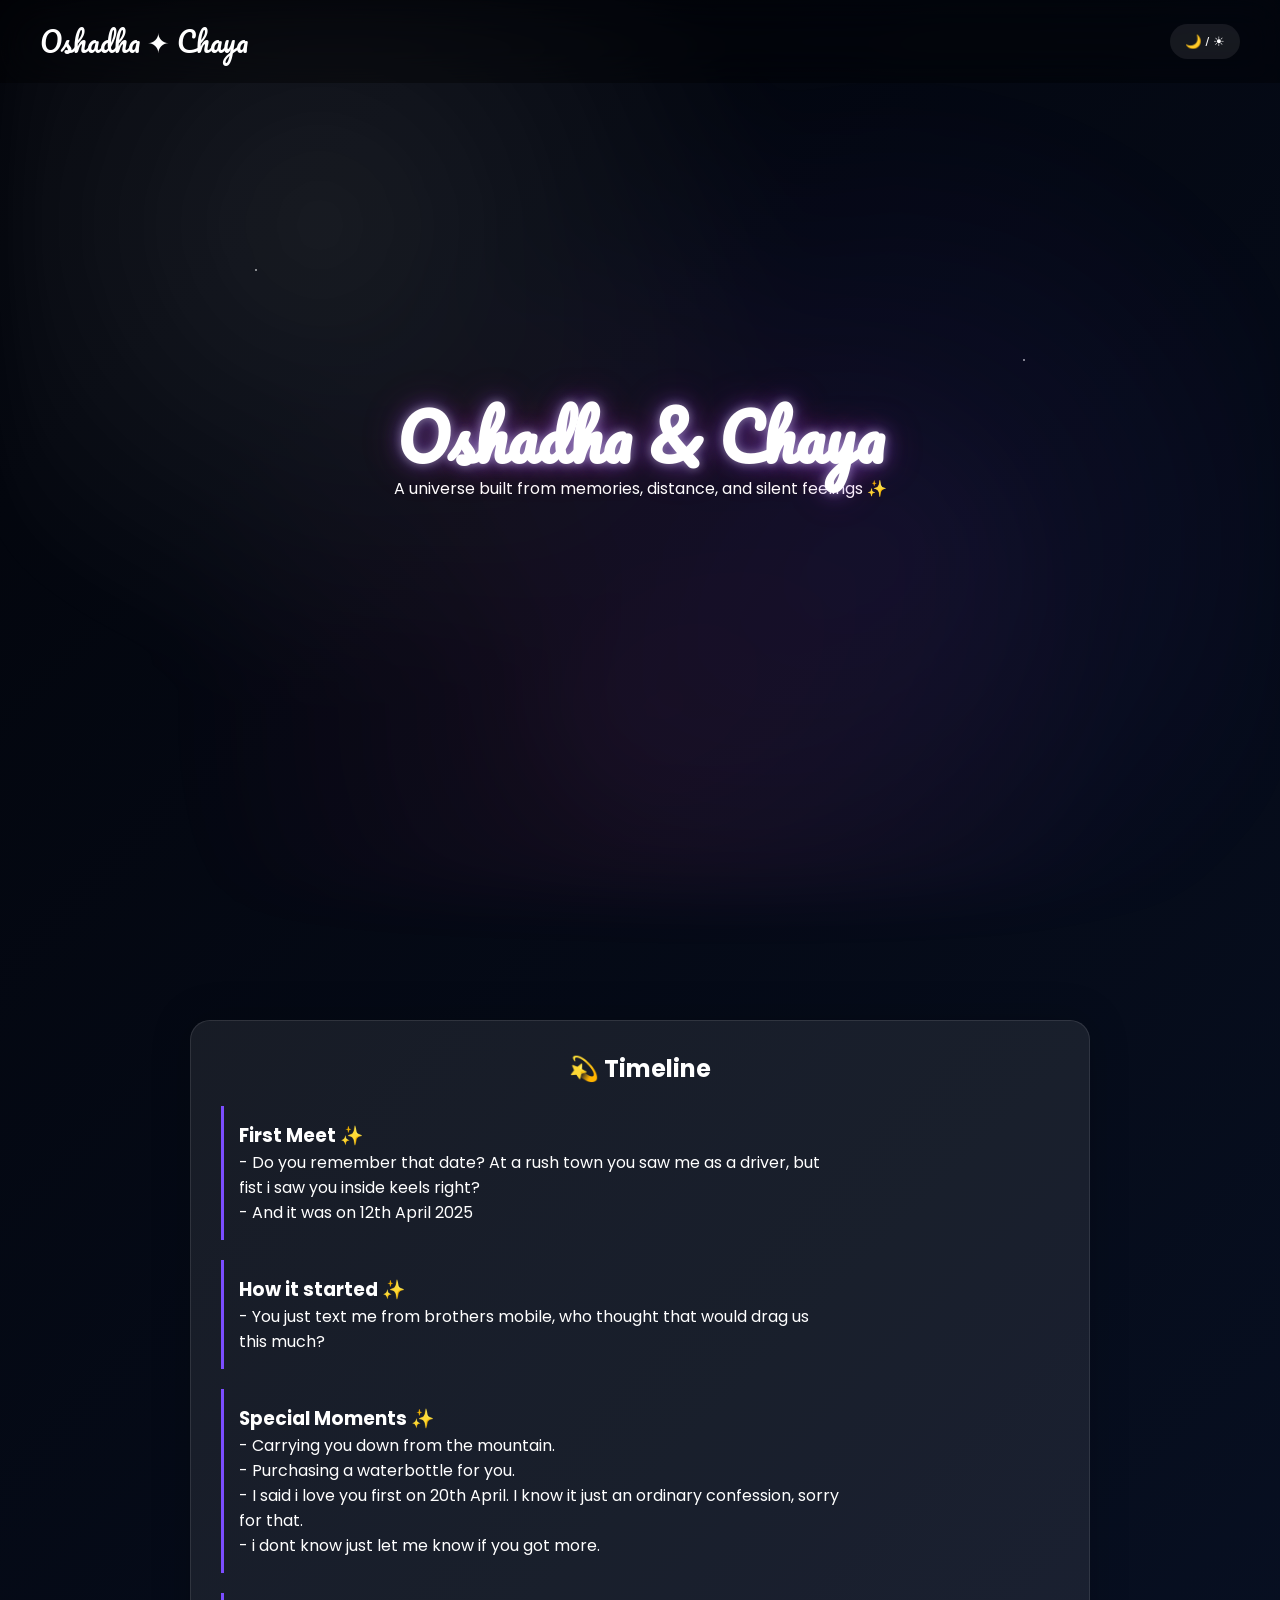
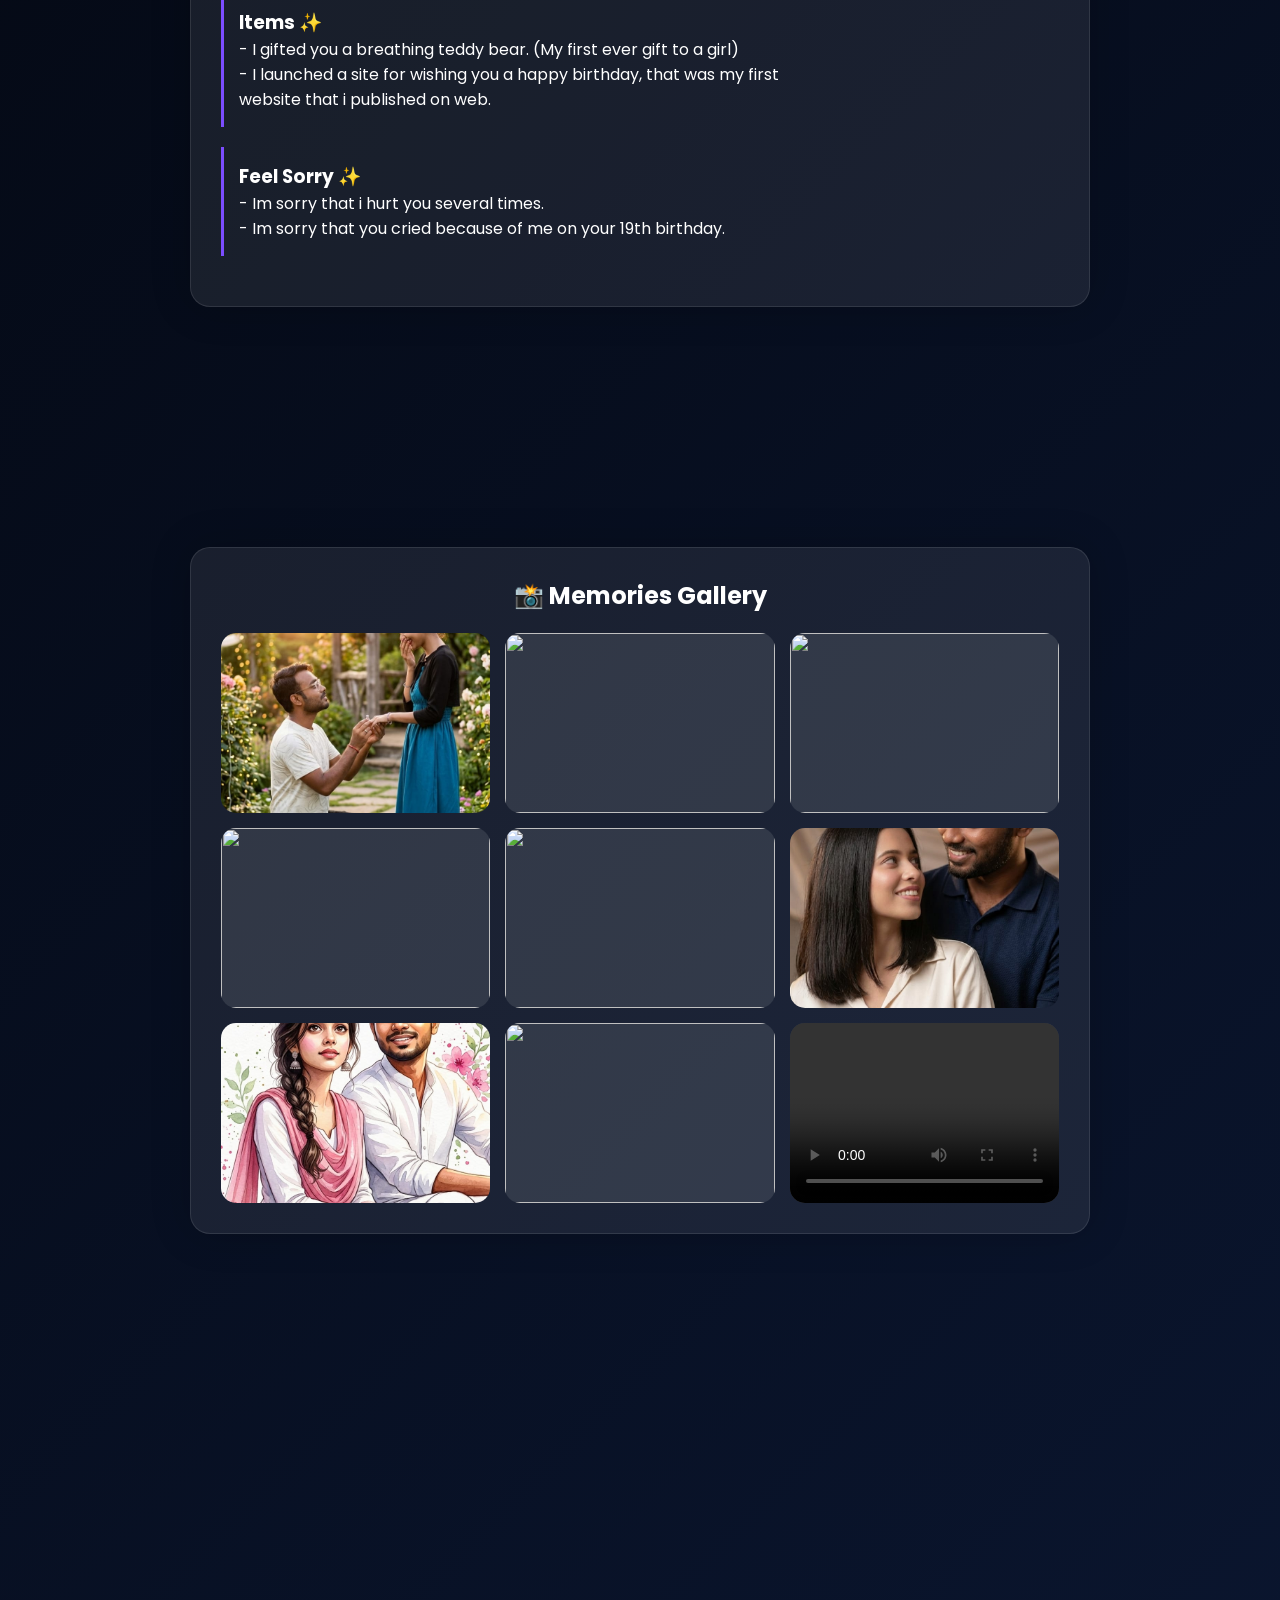
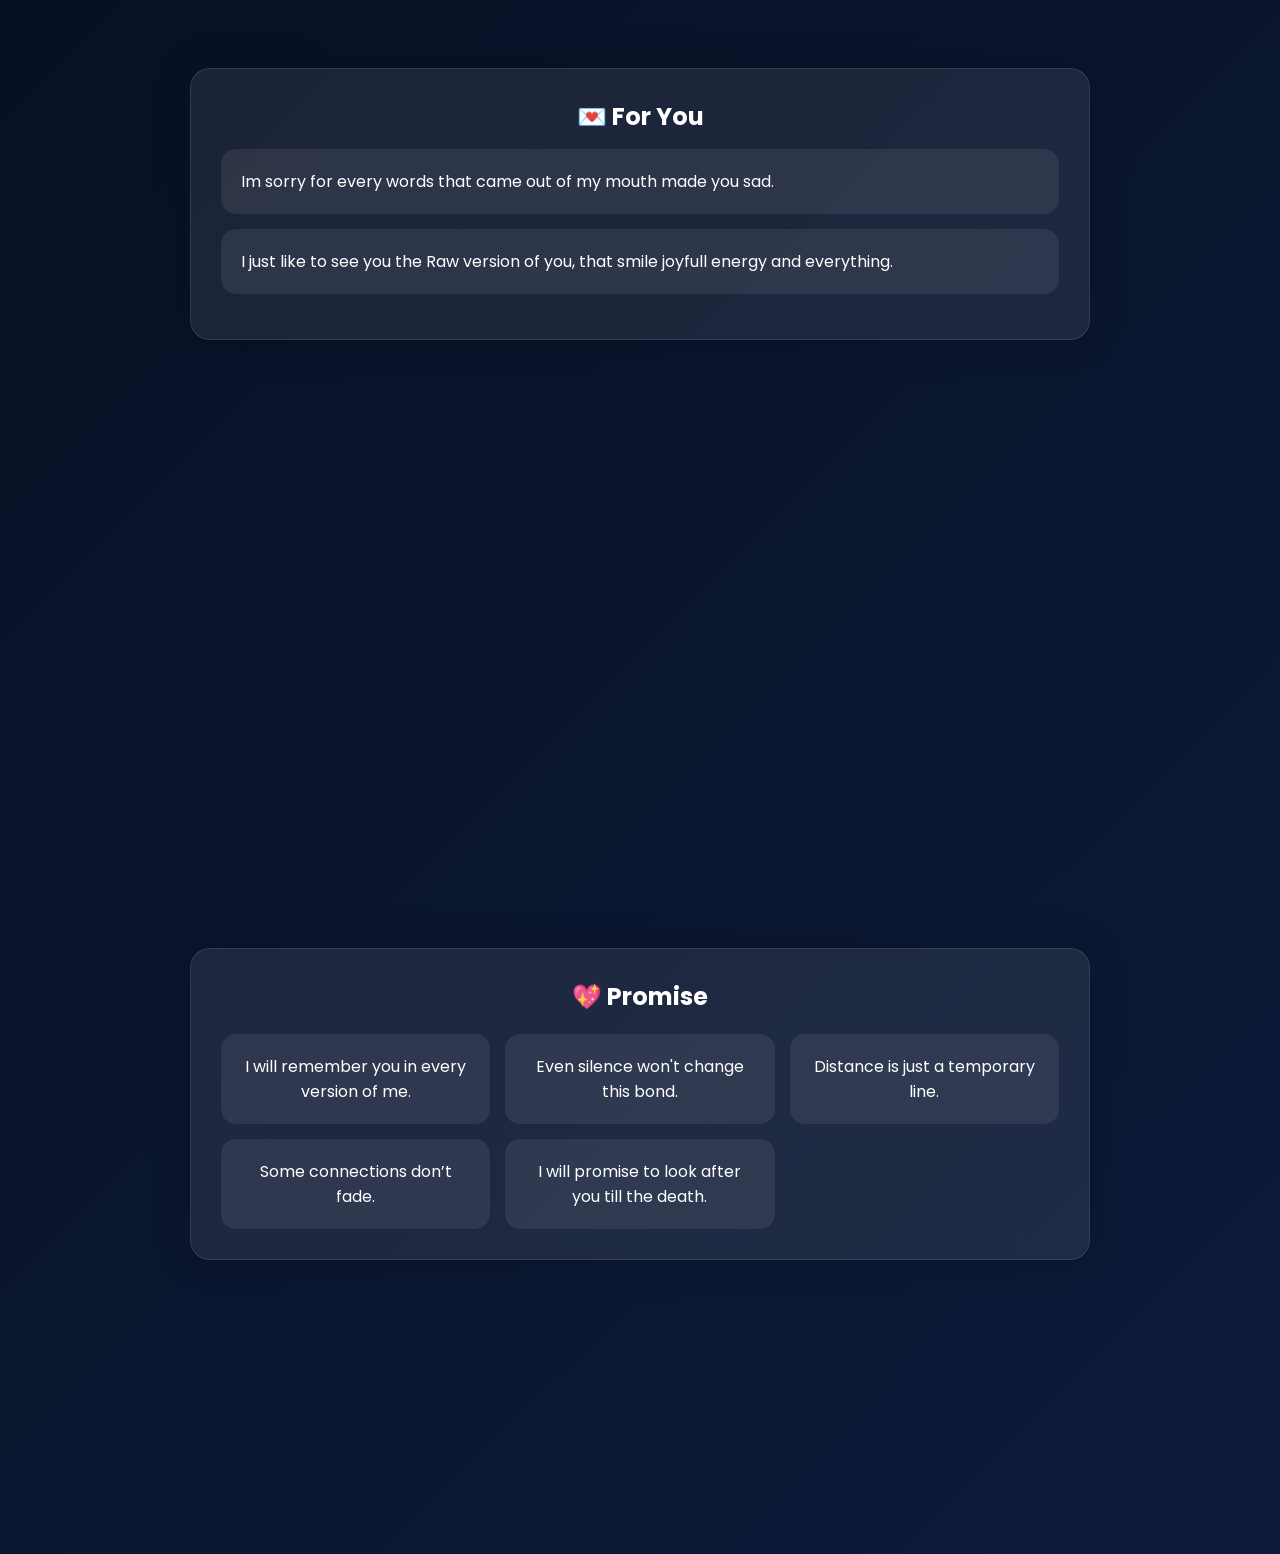
==== index.html @ f579a30d "Update index.html" ====
<!DOCTYPE html>
<html lang="en">
<head>
<meta charset="UTF-8" />
<meta name="viewport" content="width=device-width, initial-scale=1.0"/>
<title>Oshadha ✦ Chaya Universe</title>

<link href="https://fonts.googleapis.com/css2?family=Poppins:wght@300;400;500;600&family=Pacifico&display=swap" rel="stylesheet">
<link rel="stylesheet" href="style.css">

</head>

<body>

<div id="sparkles"></div>

<nav>
    <div class="logo">Oshadha ✦ Chaya</div>
    <button class="toggle" onclick="toggleTheme()">🌙 / ☀</button>
</nav>

<!-- HERO -->
<section>
    <div class="hero">
        <h1>Oshadha & Chaya</h1>
        <p>A universe built from memories, distance, and silent feelings ✨</p>
    </div>
</section>

<!-- TIMELINE -->
<section class="reveal">
    <div class="glass">
        <h2>💫 Timeline</h2>

        <div class="timeline-item">
            <div>
                <h3>First Meet ✨</h3>
                <p> - Do you remember that date? At a rush town you saw me as a driver, but fist i saw you inside keels right?</p>
                <p> - And it was on 12th April 2025</p>
            </div>
        </div>

        <div class="timeline-item">
            <div>
                <h3>How it started ✨</h3>
                <p> - You just text me from brothers mobile, who thought that would drag us this much?</p>
            </div>
        </div>

        <div class="timeline-item">
            <div>
                <h3>Special Moments ✨</h3>
                <p> - Carrying you down from the mountain.</p>
                <p> - Purchasing a waterbottle for you.</p>
                <p> - I said i love you first on 20th April. I know it just an ordinary confession, sorry for that.</p>
                <p> - i dont know just let me know if you got more.</p>

            </div>
        </div>

        <div class="timeline-item">
            <div>
                <h3>Items ✨</h3>
                <p> - I gifted you a breathing teddy bear. (My first ever gift to a girl)</p>
                <p> - I launched a site for wishing you a happy birthday, that was my first website that i published on web.</p>

            </div>
        </div>

        <div class="timeline-item">
            <div>
                <h3>Feel Sorry ✨</h3>
                <p> - Im sorry that i hurt you several times.</p>
                <p> - Im sorry that you cried because of me on your 19th birthday.</p>

            </div>
        </div>

    </div>
</section>

<!-- GALLERY -->
<section class="reveal">
    <div class="glass">
        <h2>📸 Memories Gallery</h2>

        <div class="gallery">

            <!-- IMAGE SLOT -->
            <div class="media">
                <img src="img1.jpg">
            </div>

            <div class="media">
                <img src="img2.jpg">
            </div>

            <div class="media">
                <img src="img3.jpg">
            </div>

            <div class="media">
                <img src="img4.jpg">
            </div>

            <div class="media">
                <img src="img5.jpg">
            </div>

            <div class="media">
                <img src="img6.jpg">
            </div>

            <div class="media">
                <img src="img7.jpg">
            </div>

            <div class="media">
                <img src="img8.jpg">
            </div>

            <!-- VIDEO SLOT -->
            <div class="media">
                <video controls>
                    <source src="vid1.mp4">
                </video>
            </div>

        </div>
    </div>
</section>

<!-- LETTERS -->
<section class="reveal">
    <div class="glass">
        <h2>💌 For You</h2>

        <div class="letter-card">
            Im sorry for every words that came out of my mouth made you sad.
        </div>

        <div class="letter-card">
            I just like to see you the Raw version of you, that smile joyfull energy and everything.
        </div>

    </div>
</section>

<!-- PROMISE -->
<section class="reveal">
    <div class="glass">
        <h2>💖 Promise </h2>

        <div class="promise-box">

            <div class="promise">I will remember you in every version of me.</div>

            <div class="promise">Even silence won't change this bond.</div>

            <div class="promise">Distance is just a temporary line.</div>

            <div class="promise">Some connections don’t fade.</div>

            <div class="promise">I will promise to look after you till the death.</div>

        </div>

    </div>
</section>

<script>

/* THEME TOGGLE */
function toggleTheme(){
    const body = document.body;

    if(body.classList.contains("light")){
        body.classList.remove("light");
        body.classList.add("dark");
    }else{
        body.classList.remove("dark");
        body.classList.add("light");
    }
}

document.body.classList.add("dark");

const container = document.getElementById("sparkles");

function createSparkle(){
    const s = document.createElement("div");
    s.classList.add("sparkle");

    // random position
    s.style.left = Math.random() * 100 + "vw";
    s.style.top = Math.random() * 100 + "vh";

    // random size
    const size = Math.random() * 3 + 2;
    s.style.width = size + "px";
    s.style.height = size + "px";

    // random duration
    const duration = Math.random() * 3 + 2;
    s.style.animationDuration = duration + "s";

    container.appendChild(s);

    setTimeout(() => {
        s.remove();
    }, duration * 1000);
}

const reveals = document.querySelectorAll(".reveal");

function revealSections(){

    reveals.forEach(section => {

        const windowHeight = window.innerHeight;
        const revealTop = section.getBoundingClientRect().top;

        if(revealTop < windowHeight - 100){
            section.classList.add("active");
        }

    });

}

window.addEventListener("scroll", revealSections);

revealSections();

// continuous sparkles
setInterval(createSparkle, 120);

</script>

</body>
</html>
---- style.css ----
html{
    scroll-behavior:smooth;
}

*{
    margin:0;
    padding:0;
    box-sizing:border-box;
}

/* 🌙 DARK THEME DEFAULT */
:root{
    --bg1:#05060f;
    --bg2:#0b0f2a;
    --bg3:#1a0b2e;
    --bg4:#0d1b3a;
    --bg5:#02040a;

    --card:rgba(255,255,255,0.08);
    --text:#ffffff;

    --glow:#7c4dff;
}

/* ☀ LIGHT THEME */
body.light{
    --bg1:#ffffff;
    --bg2:#ffe6f2;
    --bg3:#dbe7ff;
    --bg4:#fff7d6;
    --bg5:#e8fff1;

    --card:rgba(0,0,0,0.08);
    --text:#111;

    --glow:#ff4da6;
}

/* 🌌 BODY + GALAXY BACKGROUND */
body{
    font-family:'Poppins',sans-serif;
    color:var(--text);
    overflow-x:hidden;

    min-height:100vh;
    position:relative;
    isolation:isolate;

    transition: all 0.8s ease;

    background: linear-gradient(-45deg,
        var(--bg1),
        var(--bg2),
        var(--bg3),
        var(--bg4),
        var(--bg5)
    );
    background-size: 400% 400%;
    animation: gradientMove 18s ease infinite;
}

/* ✨ MOVING STAR LAYERS */
body::before,
body::after{
    content:"";
    position:fixed;
    inset:0;
    pointer-events:none;
    z-index:0;
}

/* small stars */
body::before{
    background:
        radial-gradient(2px 2px at 20% 30%, white 40%, transparent 41%),
        radial-gradient(1px 1px at 40% 70%, white 40%, transparent 41%),
        radial-gradient(1px 1px at 60% 20%, white 40%, transparent 41%),
        radial-gradient(2px 2px at 80% 40%, white 40%, transparent 41%),
        radial-gradient(1px 1px at 10% 80%, white 40%, transparent 41%);

    opacity:0.5;
    animation: starsMove 60s linear infinite;
}

/* glowing stars layer */
body::after{
    background:
        radial-gradient(circle at 25% 25%, rgba(255,255,255,0.15), transparent 40%),
        radial-gradient(circle at 70% 60%, rgba(124,77,255,0.15), transparent 45%),
        radial-gradient(circle at 50% 80%, rgba(255,77,166,0.12), transparent 50%);

    filter: blur(30px);
    opacity:0.6;
    animation: glowDrift 25s ease-in-out infinite;
}

/* 🌠 ANIMATIONS */
@keyframes gradientMove{
    0%{background-position:0% 50%;}
    50%{background-position:100% 50%;}
    100%{background-position:0% 50%;}
}

@keyframes starsMove{
    from{transform:translateY(0);}
    to{transform:translateY(-100px);}
}

@keyframes glowDrift{
    0%{transform:translateY(0) scale(1);}
    50%{transform:translateY(-40px) scale(1.1);}
    100%{transform:translateY(20px) scale(1);}
}

/* 🧭 NAV (FIXED ALWAYS ON TOP) */
nav{
    position:fixed;
    top:0;
    left:0;
    width:100%;

    padding:18px 40px;
    display:flex;
    justify-content:space-between;
    align-items:center;

    backdrop-filter:blur(20px);
    background:rgba(0,0,0,0.35);

    z-index:9999;
}

/* HERO */
.hero{
    position:relative;
    z-index:2;
}

.hero h1{
    font-size:clamp(2.2rem, 8vw, 5rem);

    font-family:'Pacifico',cursive;
    line-height:1.2;

    animation:
        floatTitle 5s ease-in-out infinite,
        glowTitle 4s ease-in-out infinite alternate;

    text-shadow:
        0 0 10px rgba(255,255,255,0.4),
        0 0 20px rgba(124,77,255,0.5),
        0 0 40px rgba(255,77,166,0.3);
}

/* floating effect */
@keyframes floatTitle{
    0%{
        transform:translateY(0px);
    }
    50%{
        transform:translateY(-12vh);
    }
    100%{
        transform:translateY(0px);
    }
}

/* glowing effect */
@keyframes glowTitle{
    from{
        text-shadow:
        0 0 10px rgba(255,255,255,0.4),
        0 0 20px rgba(124,77,255,0.5);
    }

    to{
        text-shadow:
        0 0 20px rgba(255,255,255,0.8),
        0 0 40px rgba(255,77,166,0.8),
        0 0 70px rgba(124,77,255,0.7);
    }
}

.logo{
    font-family:'Pacifico',cursive;
    font-size:1.7rem;
}

/* 🌗 BUTTON */
.toggle{
    padding:10px 15px;
    border-radius:20px;
    border:none;
    cursor:pointer;

    background:var(--card);
    color:var(--text);

    transition:0.3s;
}

.toggle:hover{
    transform:scale(1.05);
    box-shadow:0 0 20px var(--glow);
}

/* 📦 SECTIONS */
section{
    min-height:100vh;
    display:flex;
    flex-direction:column;
    justify-content:center;
    align-items:center;

    padding:120px 20px;
    text-align:center;

    position:relative;
    z-index:2;
}

/* 🪟 GLASS CARDS */
.glass{
    background:var(--card);
    backdrop-filter:blur(25px);

    border:1px solid rgba(255,255,255,0.1);
    border-radius:20px;

    padding:30px;
    width:90%;
    max-width:900px;

    box-shadow:0 0 40px rgba(0,0,0,0.2);
}

/* 💖 HERO */
.hero h1{
    font-size:4rem;
    font-family:'Pacifico';
}

/* 📍 TIMELINE */
.timeline-item{
    display:flex;
    justify-content:space-between;
    text-align:left;

    margin:20px 0;
    padding:15px;

    border-left:3px solid var(--glow);
}

.timeline-item div{
    max-width:600px;
}

/* 🖼 GALLERY */
.gallery{
    display:grid;
    grid-template-columns:repeat(auto-fit,minmax(220px,1fr));
    gap:15px;
    margin-top:20px;
}

.media{
    height:180px;
    border-radius:15px;

    background:rgba(255,255,255,0.1);
    overflow:hidden;

    display:flex;
    align-items:center;
    justify-content:center;
}

.media img,
.media video{
    width:100%;
    height:100%;
    object-fit:cover;
}

/* 💌 LETTERS */
.letter-card{
    margin:15px 0;
    padding:20px;

    border-radius:15px;
    background:rgba(255,255,255,0.08);

    text-align:left;
}

/* 💖 PROMISE */
.promise-box{
    display:grid;
    grid-template-columns:repeat(auto-fit,minmax(200px,1fr));
    gap:15px;
    margin-top:20px;
}

.promise{
    padding:20px;
    border-radius:15px;
    background:rgba(255,255,255,0.08);
    transition:0.3s;
}

.promise:hover{
    transform:scale(1.05);
    box-shadow:0 0 25px var(--glow);
}

#sparkles{
    position:fixed;
    inset:0;
    pointer-events:none;
    z-index:1;
    overflow:hidden;
}

/* single sparkle */
.sparkle{
    position:absolute;
    width:4px;
    height:4px;
    border-radius:50%;

    background:white;
    opacity:0.8;

    box-shadow:0 0 10px rgba(255,255,255,0.8);

    animation: sparkleMove linear forwards;
}

@keyframes sparkleMove{
    0%{
        transform:translateY(0) scale(0);
        opacity:0;
    }
    20%{
        opacity:1;
    }
    100%{
        transform:translateY(-120px) scale(1.5);
        opacity:0;
    }
}

/* =========================================
   📱 TABLETS
========================================= */
@media (max-width: 992px){

    nav{
        padding:16px 25px;
    }

    .hero h1{
        font-size:3.2rem;
    }

    .glass{
        width:95%;
        padding:25px;
    }

    .timeline-item{
        flex-direction:column;
        gap:10px;
    }
}


/* =========================================
   📱 MOBILE DEVICES
========================================= */
@media (max-width: 768px){

    /* NAV */
    nav{
        padding:14px 18px;
    }

    .logo{
        font-size:1.3rem;
    }

    .toggle{
        padding:8px 12px;
        font-size:0.9rem;
    }

    /* HERO */
    .hero h1{
        font-size:2.3rem;
        line-height:1.3;
    }

    .hero p{
        font-size:0.95rem;
        line-height:1.7;
    }

    /* GLASS CARDS */
    .glass{
        width:100%;
        padding:22px;
        border-radius:18px;
    }

    /* SECTIONS */
    section{
        padding:100px 15px;
    }

    /* TIMELINE */
    .timeline-item{
        flex-direction:column;
        gap:10px;
        padding:12px;
    }

    .timeline-item h3{
        font-size:1rem;
    }

    .timeline-item p{
        font-size:0.9rem;
    }

    /* GALLERY */
    .gallery{
        grid-template-columns:1fr;
    }

    .media{
        height:220px;
    }

    /* LETTERS */
    .letter-card{
        font-size:0.92rem;
        padding:18px;
    }

    /* PROMISE */
    .promise-box{
        grid-template-columns:1fr;
    }

    .promise{
        font-size:0.92rem;
    }
}


/* =========================================
   📱 SMALL PHONES
========================================= */
@media (max-width: 480px){

    .hero h1{
        font-size:1.9rem;
    }

    .hero p{
        font-size:0.88rem;
    }

    nav{
        padding:12px 14px;
    }

    .logo{
        font-size:1.1rem;
    }

    .glass{
        padding:18px;
    }

    .media{
        height:190px;
    }
}


.reveal{
    opacity:0;

    transform:
        translateY(clamp(30px, 8vw, 80px))
        scale(0.97);

    transition:
        opacity 1s ease,
        transform 1s ease;
}

.reveal.active{
    opacity:1;
    transform:translateY(0) scale(1);
}

@media (max-width:768px){

    /* reduce blur for performance */
    .glass{
        backdrop-filter:blur(14px);
    }

    /* lighter shadows */
    .hero h1{
        text-shadow:
            0 0 8px rgba(255,255,255,0.3),
            0 0 18px rgba(124,77,255,0.4);
    }

    /* faster animations on phones */
    body{
        animation-duration:12s;
    }

    /* reduce floating distance */
    @keyframes floatTitle{
        0%{transform:translateY(0);}
        50%{transform:translateY(-8px);}
        100%{transform:translateY(0);}
    }
}

.hero h1,
.glass,
.sparkle,
.reveal{
    will-change:transform, opacity;
}
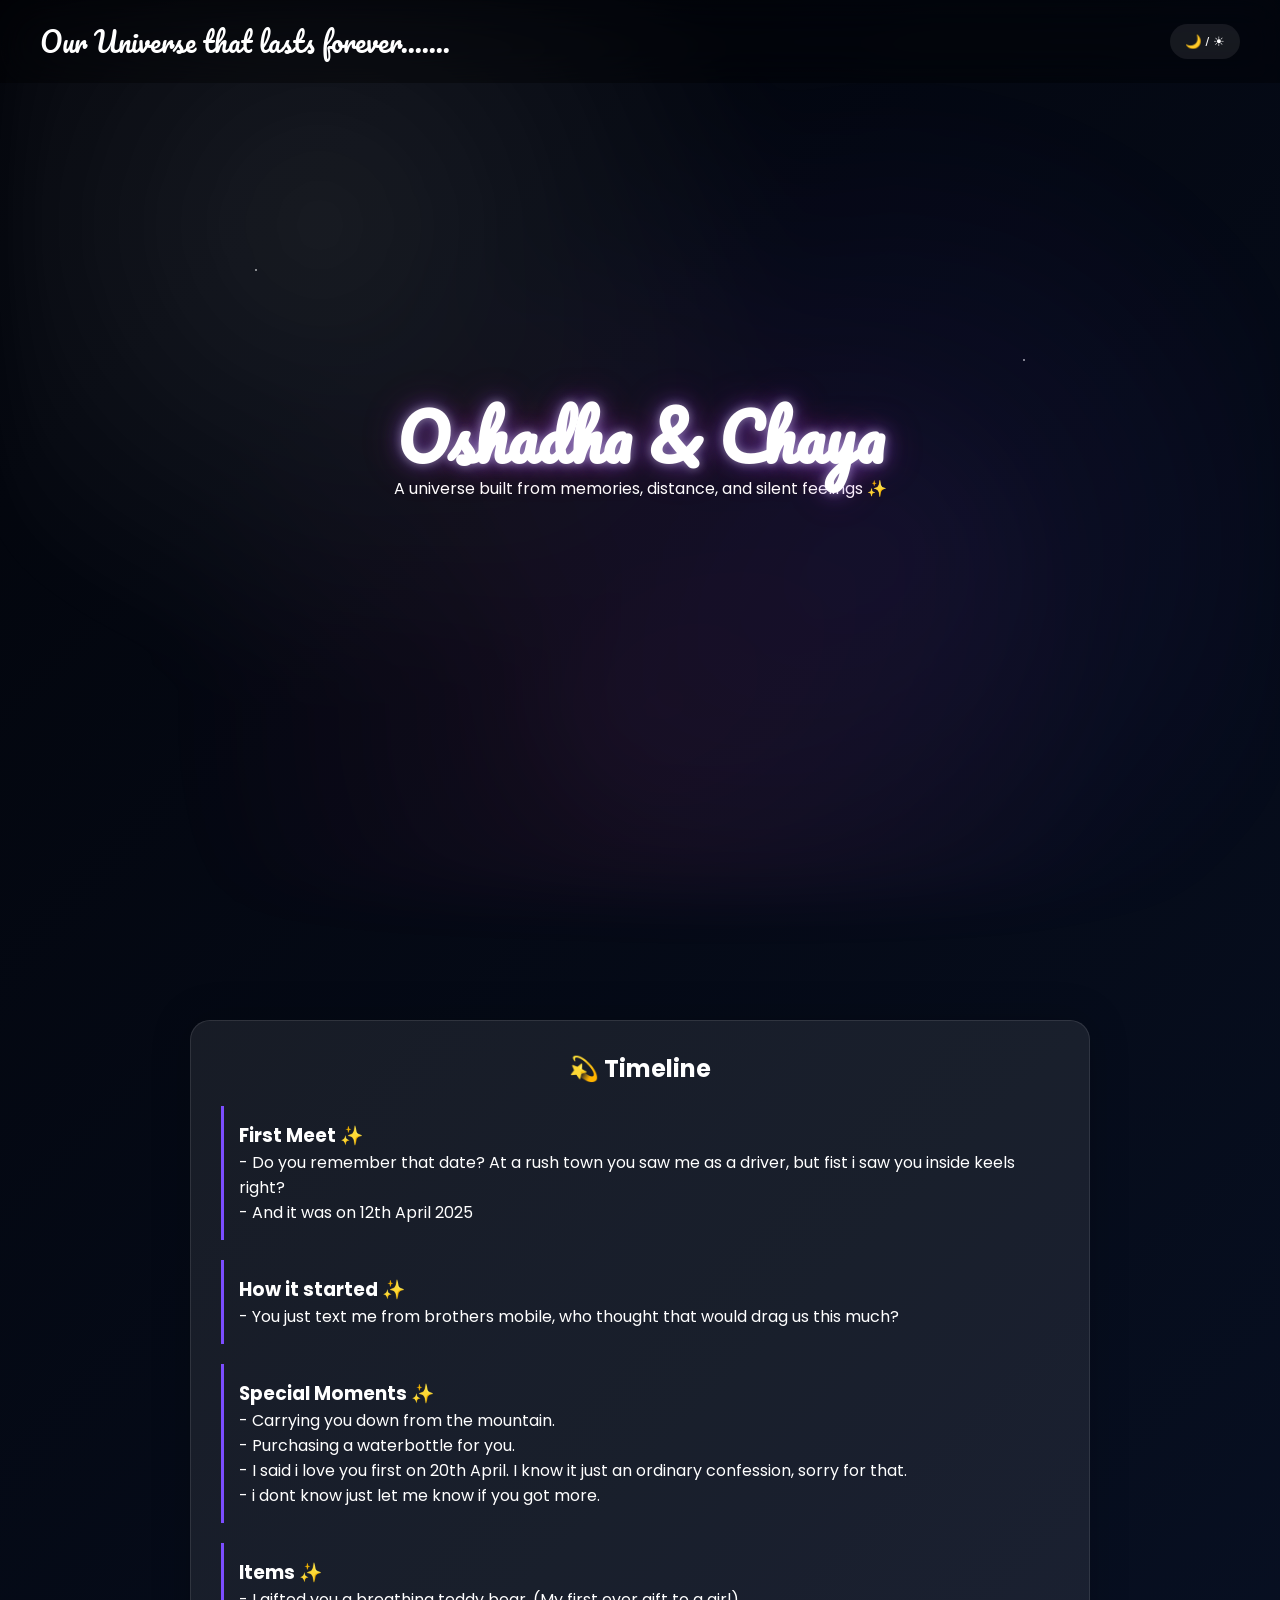
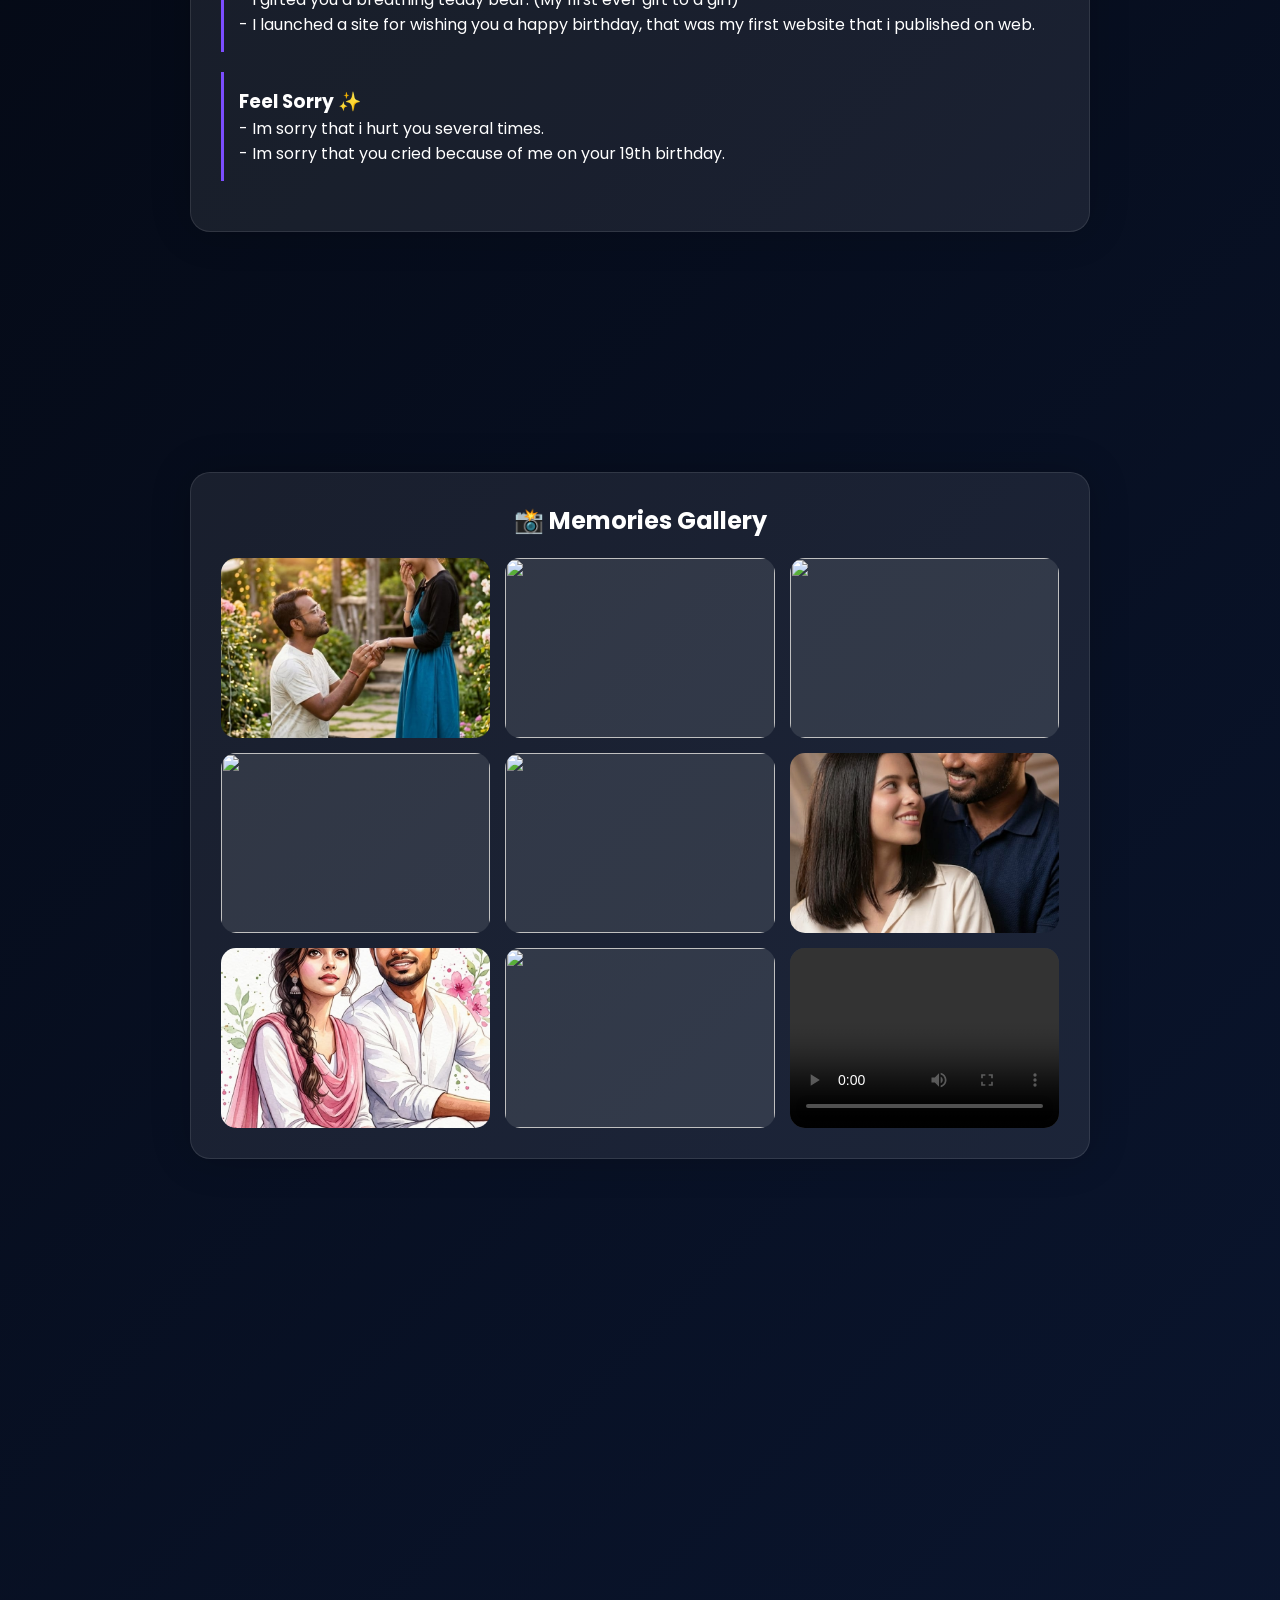
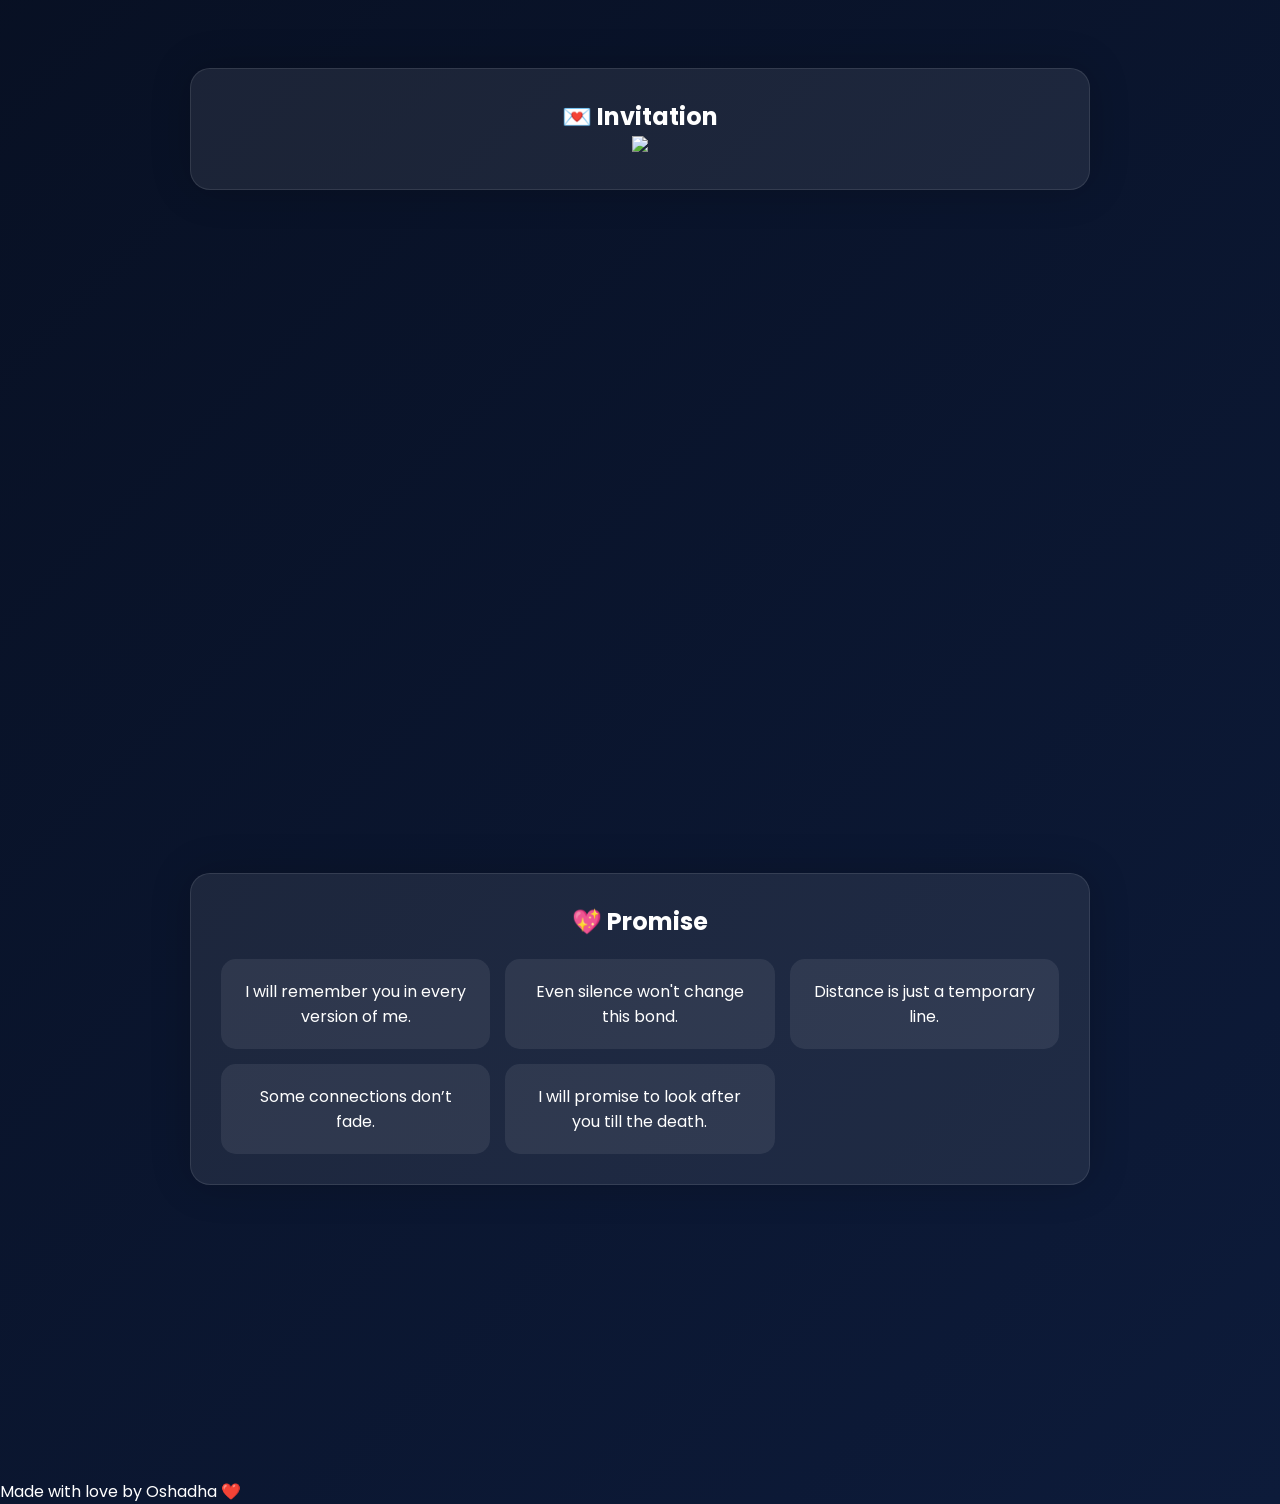
==== commit bebc01c8: "Update index.html" ====
--- a/index.html
+++ b/index.html
@@ -12,10 +12,12 @@
 
 <body>
 
+<div class="bg-image"></div>
+
 <div id="sparkles"></div>
 
 <nav>
-    <div class="logo">Oshadha ✦ Chaya</div>
+    <div class="logo">Our Universe that lasts forever.......</div>
     <button class="toggle" onclick="toggleTheme()">🌙 / ☀</button>
 </nav>
 
@@ -130,7 +132,7 @@
     </div>
 </section>
 
-<!-- LETTERS -->
+<!-- LETTERS 
 <section class="reveal">
     <div class="glass">
         <h2>💌 For You</h2>
@@ -144,6 +146,18 @@
         </div>
 
     </div>
+</section> -->
+
+<!-- Wcard -->
+<section class="reveal">
+    <div class="glass">
+        <h2>💌 Invitation</h2>
+
+        <div class="wcard">
+            <img src="card.png">
+        </div>
+
+    </div>
 </section>
 
 <!-- PROMISE -->
@@ -167,6 +181,10 @@
 
     </div>
 </section>
+
+<div class="footer">
+  Made with love by Oshadha ❤️
+</div>
 
 <script>
 
--- a/style.css
+++ b/style.css
@@ -253,7 +253,7 @@
 }
 
 .timeline-item div{
-    max-width:600px;
+    max-width:100%;
 }
 
 /* 🖼 GALLERY */
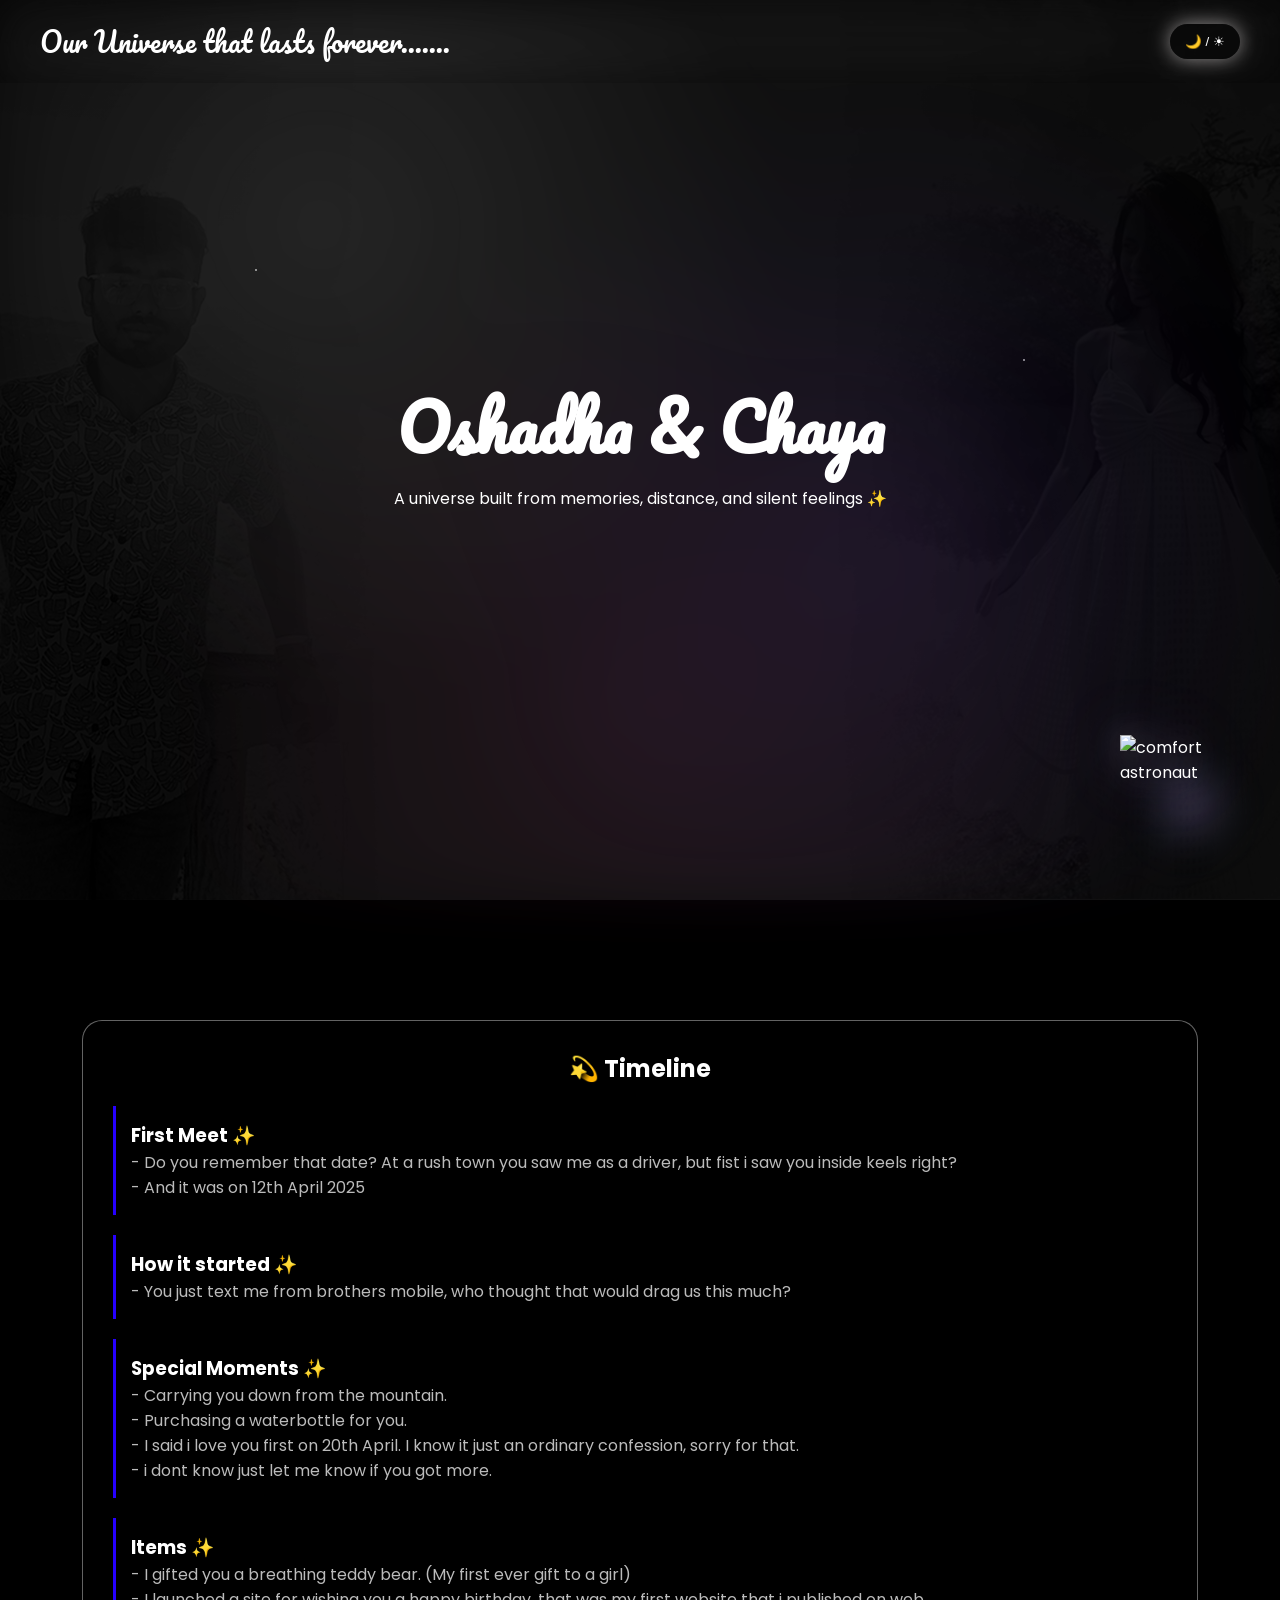
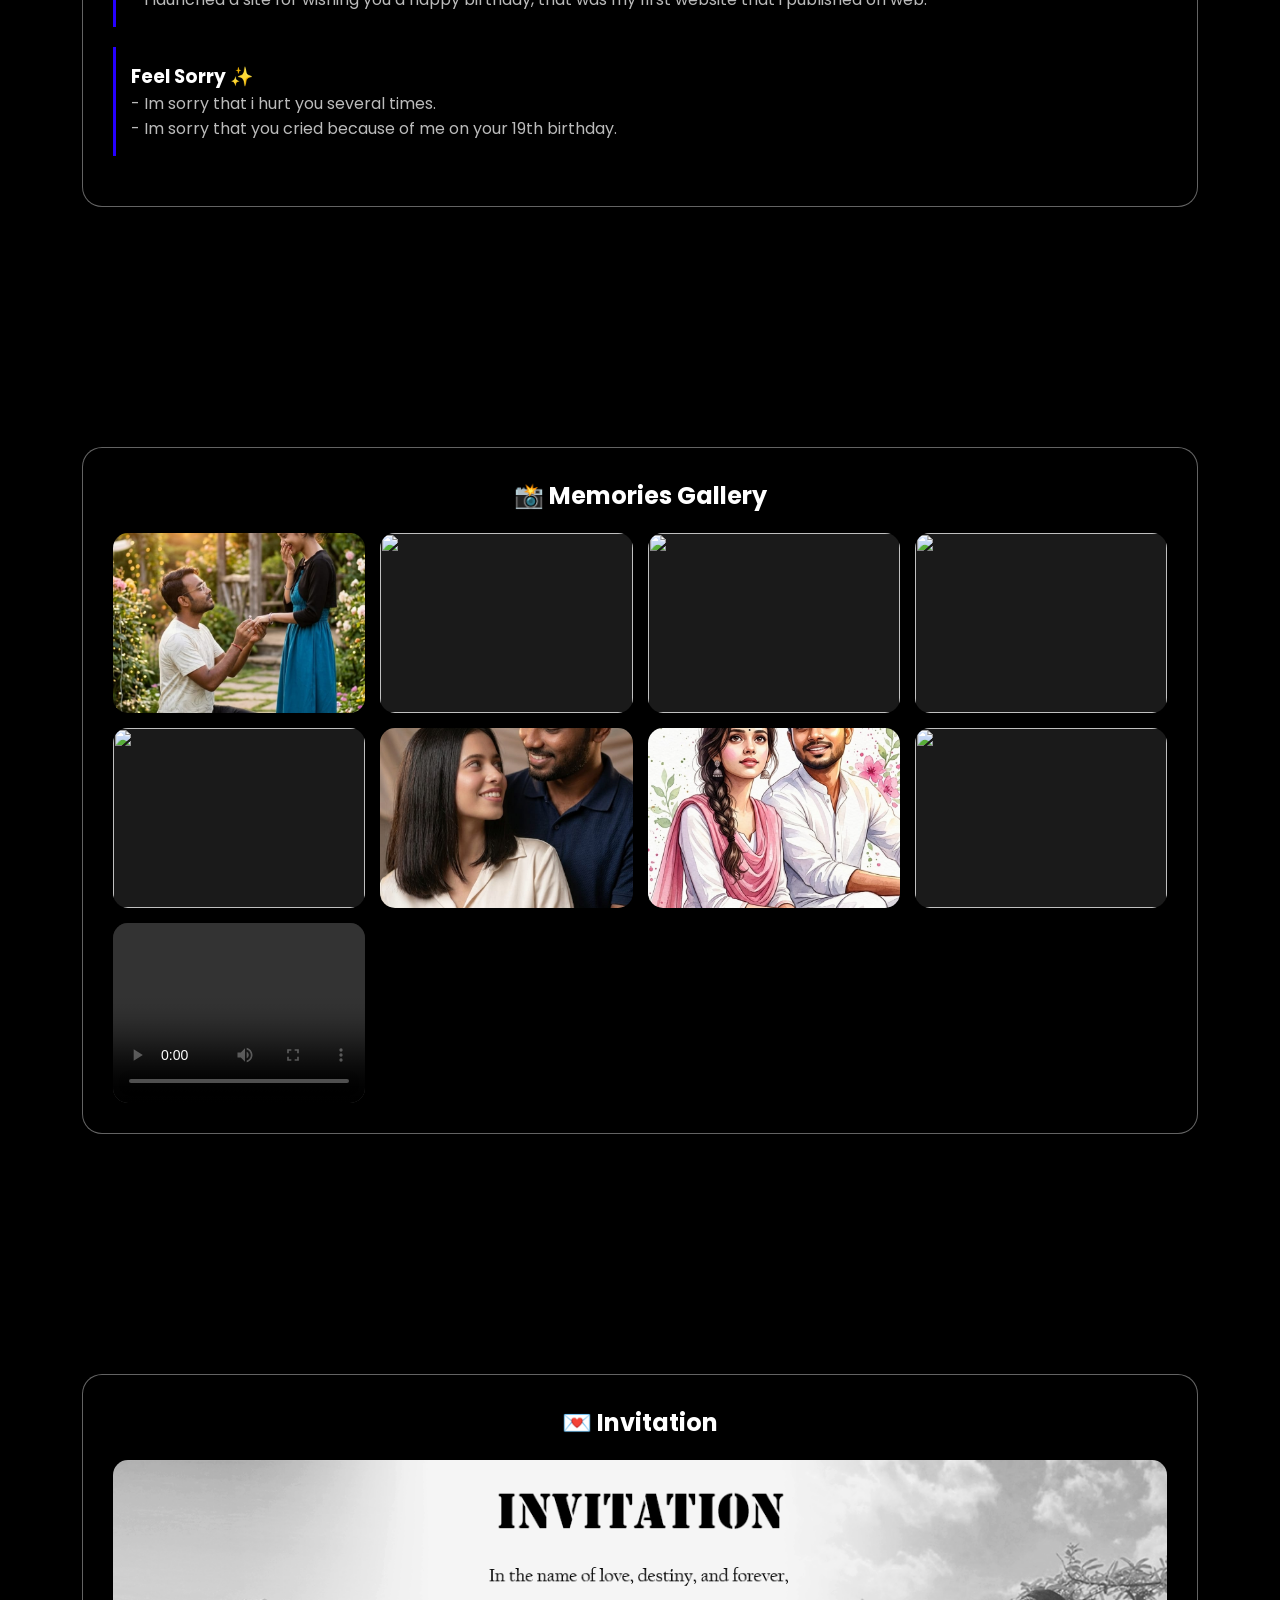
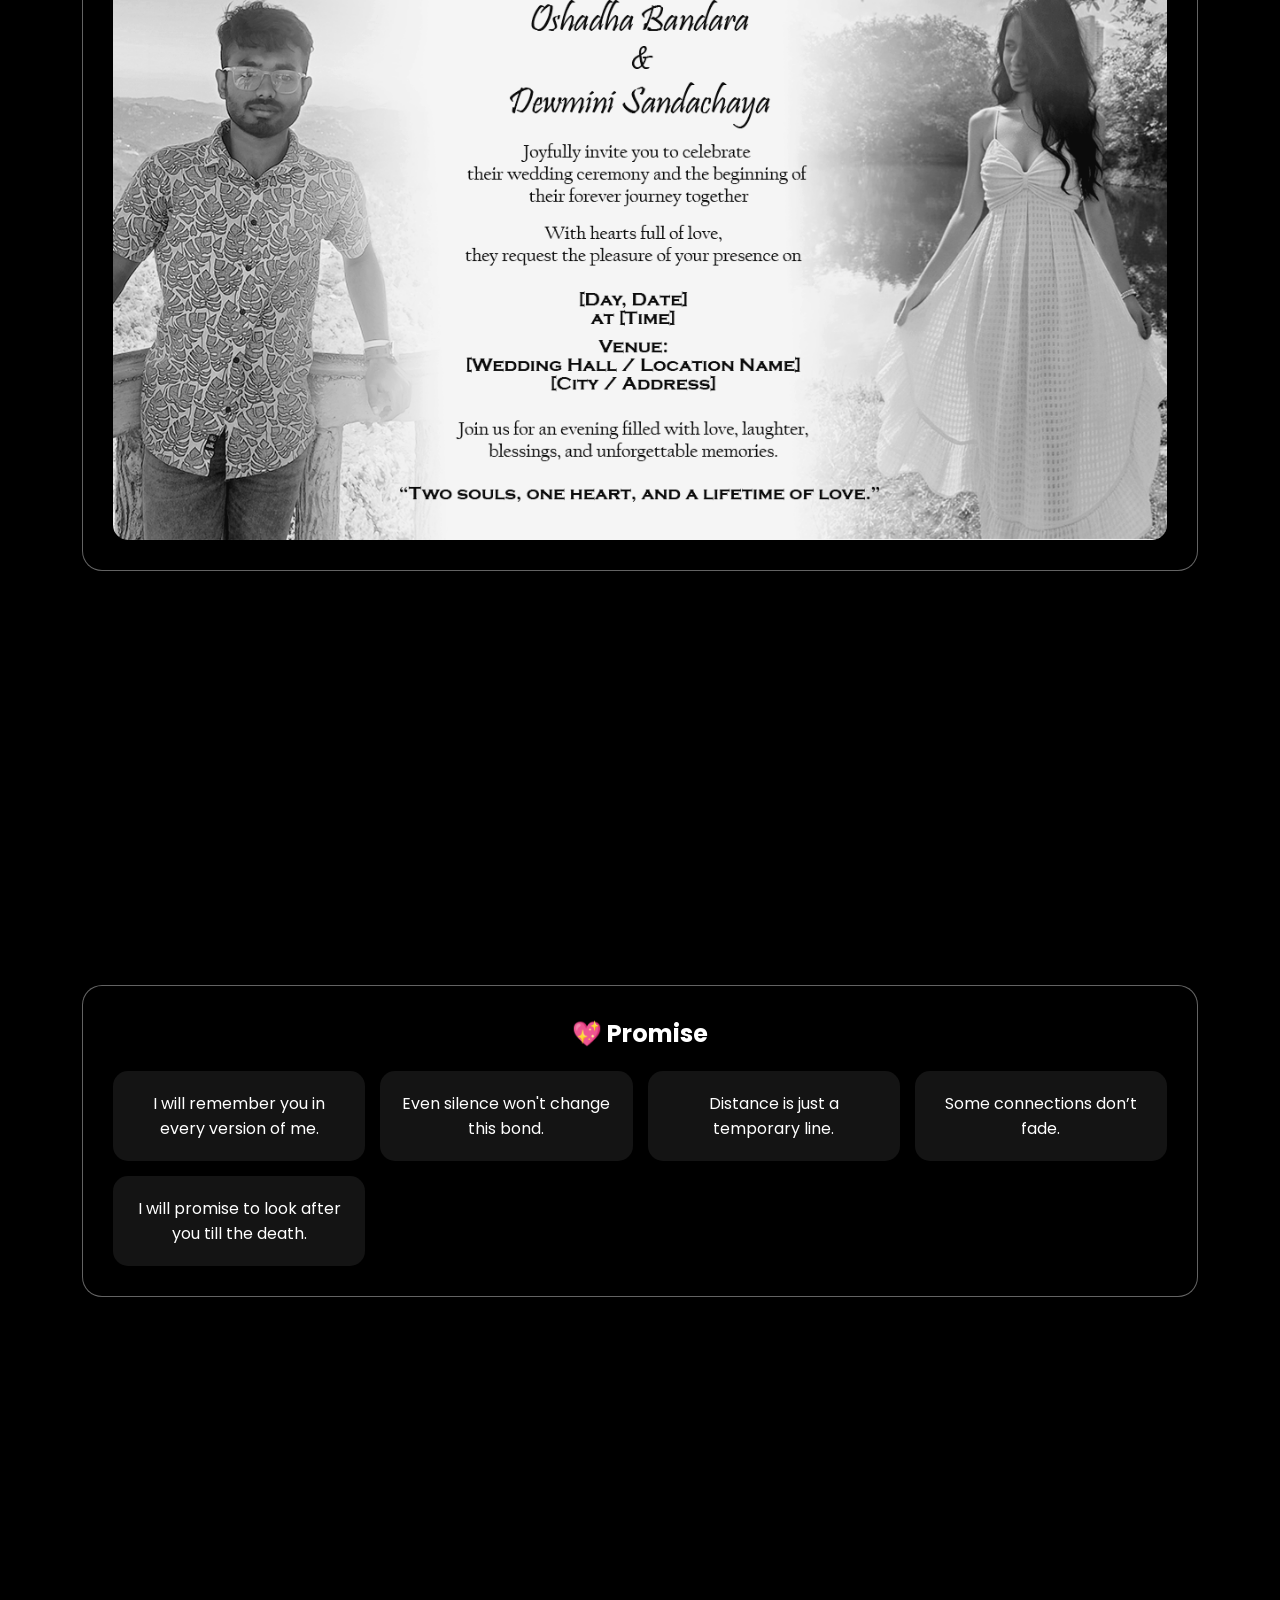
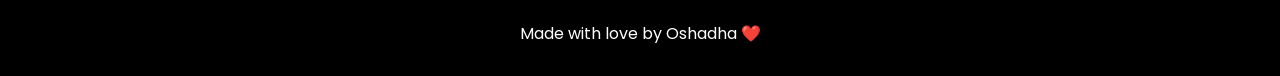
==== commit 64418223: "Update index.html" ====
--- a/index.html
+++ b/index.html
@@ -182,6 +182,361 @@
     </div>
 </section>
 
+<!-- COMFORT CHARACTER -->
+
+<div class="comfort-character" id="comfortCharacter">
+
+    <div class="character-glow"></div>
+
+    <img
+        src="https://media1.giphy.com/media/v1.Y2lkPTc5MGI3NjExajMyZ3FvMzJsY2dhdDZ3MmloMDE4OGxmczdnaW44MTU0aGpzeGJ6YSZlcD12MV9pbnRlcm5hbF9naWZfYnlfaWQmY3Q9Zw/1RCeKqfffGBHLhtYOb/giphy.gif"
+        alt="comfort astronaut"
+        class="character-img"
+        id="characterImg"
+    >
+
+    <div class="speech-bubble" id="speechBubble">
+        You're safe here 🌙
+    </div>
+
+</div>
+
+<!-- HEART PARTICLES -->
+<div id="heartContainer"></div>
+
+<style>
+
+/* CHARACTER CONTAINER */
+.comfort-character{
+    position:fixed;
+    bottom:25px;
+    right:20px;
+
+    width:140px;
+    height:140px;
+
+    z-index:9999;
+
+    display:flex;
+    justify-content:center;
+    align-items:center;
+
+    cursor:pointer;
+
+    animation:floatCharacter 4s ease-in-out infinite;
+
+    transition:transform 0.3s ease;
+
+    user-select:none;
+    -webkit-user-select:none;
+
+    touch-action:manipulation;
+}
+
+/* CHARACTER IMAGE */
+.character-img{
+    width:100%;
+    height:100%;
+    object-fit:contain;
+
+    filter:
+    drop-shadow(0 0 15px rgba(255,255,255,0.25))
+    drop-shadow(0 0 30px rgba(160,120,255,0.35));
+
+    transition:0.3s ease;
+}
+
+/* GLOW */
+.character-glow{
+    position:absolute;
+
+    width:90px;
+    height:90px;
+
+    border-radius:50%;
+
+    background:
+    radial-gradient(circle,
+    rgba(255,160,240,0.45),
+    rgba(120,170,255,0.15),
+    transparent 70%);
+
+    filter:blur(20px);
+
+    animation:pulseGlow 3s ease-in-out infinite;
+}
+
+/* FLOATING */
+@keyframes floatCharacter{
+    0%{
+        transform:translateY(0px);
+    }
+    50%{
+        transform:translateY(-12px);
+    }
+    100%{
+        transform:translateY(0px);
+    }
+}
+
+/* GLOW ANIMATION */
+@keyframes pulseGlow{
+    0%{
+        transform:scale(1);
+        opacity:0.6;
+    }
+    50%{
+        transform:scale(1.2);
+        opacity:1;
+    }
+    100%{
+        transform:scale(1);
+        opacity:0.6;
+    }
+}
+
+/* SPEECH BUBBLE */
+.speech-bubble{
+    position:absolute;
+
+    bottom:135px;
+    right:0;
+
+    max-width:230px;
+
+    padding:14px 18px;
+
+    border-radius:18px;
+
+    background:rgba(255,255,255,0.12);
+
+    backdrop-filter:blur(20px);
+
+    border:1px solid rgba(255,255,255,0.15);
+
+    color:white;
+    font-size:0.92rem;
+    line-height:1.5;
+
+    opacity:0;
+    pointer-events:none;
+
+    transform:translateY(10px) scale(0.95);
+
+    transition:0.4s ease;
+
+    box-shadow:
+    0 10px 30px rgba(0,0,0,0.2);
+}
+
+.speech-bubble.show{
+    opacity:1;
+    transform:translateY(0px) scale(1);
+}
+
+/* HEARTS */
+.heart-particle{
+    position:fixed;
+
+    font-size:18px;
+
+    pointer-events:none;
+
+    animation:heartFly 3s linear forwards;
+
+    z-index:99999;
+}
+
+@keyframes heartFly{
+
+    0%{
+        transform:translateY(0px) scale(1);
+        opacity:1;
+    }
+
+    100%{
+        transform:translateY(-180px) translateX(var(--moveX)) scale(1.8);
+        opacity:0;
+    }
+}
+
+/* CHARACTER HOVER */
+.comfort-character:hover .character-img{
+    transform:scale(1.08) rotate(-3deg);
+}
+
+/* TAP EFFECT */
+.comfort-character.tap{
+    transform:scale(0.92);
+}
+
+/* MOBILE */
+@media(max-width:768px){
+
+    .comfort-character{
+        width:105px;
+        height:105px;
+
+        bottom:18px;
+        right:12px;
+    }
+
+    .speech-bubble{
+        max-width:180px;
+        font-size:0.8rem;
+
+        bottom:105px;
+    }
+}
+
+/* SMALL DEVICES */
+@media(max-width:480px){
+
+    .comfort-character{
+        width:90px;
+        height:90px;
+    }
+
+    .speech-bubble{
+        right:-5px;
+        max-width:160px;
+        padding:12px 14px;
+    }
+}
+
+</style>
+
+<script>
+
+const character = document.getElementById("comfortCharacter");
+const bubble = document.getElementById("speechBubble");
+
+const messages = [
+
+    "You're safe here 🌙",
+
+    "I'm proud of you 💖",
+
+    "Rest a little, okay? ✨",
+
+    "You deserve gentle love 🌸",
+
+    "Even stars need darkness to shine 🌌",
+
+    "You're doing better than you think 🫶",
+
+    "Take a deep breath for me 🌙",
+
+    "You matter so much 💫"
+
+];
+
+/* SHOW MESSAGE */
+function showComfortMessage(){
+
+    const randomMessage =
+    messages[Math.floor(Math.random()*messages.length)];
+
+    bubble.innerHTML = randomMessage;
+
+    bubble.classList.add("show");
+
+    setTimeout(()=>{
+        bubble.classList.remove("show");
+    },3500);
+}
+
+/* HEARTS */
+function createHearts(){
+
+    for(let i=0;i<10;i++){
+
+        const heart = document.createElement("div");
+
+        heart.classList.add("heart-particle");
+
+        heart.innerHTML = ["💖","✨","🌸","💫"][Math.floor(Math.random()*4)];
+
+        const rect = character.getBoundingClientRect();
+
+        heart.style.left = rect.left + rect.width/2 + "px";
+        heart.style.top = rect.top + "px";
+
+        heart.style.setProperty(
+            "--moveX",
+            (Math.random()*120 - 60) + "px"
+        );
+
+        document.body.appendChild(heart);
+
+        setTimeout(()=>{
+            heart.remove();
+        },3000);
+    }
+}
+
+/* CLICK / TAP */
+character.addEventListener("click",()=>{
+
+    character.classList.add("tap");
+
+    setTimeout(()=>{
+        character.classList.remove("tap");
+    },180);
+
+    showComfortMessage();
+
+    createHearts();
+
+});
+
+/* AUTO MESSAGES */
+setInterval(()=>{
+
+    showComfortMessage();
+
+},15000);
+
+/* FOLLOW CURSOR SLIGHTLY ON DESKTOP */
+document.addEventListener("mousemove",(e)=>{
+
+    if(window.innerWidth < 768) return;
+
+    const x = (window.innerWidth/2 - e.clientX) / 80;
+    const y = (window.innerHeight/2 - e.clientY) / 80;
+
+    character.style.transform = `translate(${x}px, ${y}px)`;
+
+});
+
+/* SLEEP MODE */
+let idleTimer;
+
+function resetIdle(){
+
+    clearTimeout(idleTimer);
+
+    character.style.opacity = "1";
+
+    idleTimer = setTimeout(()=>{
+
+        bubble.innerHTML = "Zzz... 🌙";
+        bubble.classList.add("show");
+
+        character.style.opacity = "0.8";
+
+    },25000);
+}
+
+["mousemove","click","touchstart","scroll"]
+.forEach(event=>{
+    document.addEventListener(event, resetIdle);
+});
+
+resetIdle();
+
+</script>
+
 <div class="footer">
   Made with love by Oshadha ❤️
 </div>
--- a/style.css
+++ b/style.css
@@ -10,16 +10,17 @@
 
 /* 🌙 DARK THEME DEFAULT */
 :root{
-    --bg1:#05060f;
-    --bg2:#0b0f2a;
-    --bg3:#1a0b2e;
-    --bg4:#0d1b3a;
-    --bg5:#02040a;
-
-    --card:rgba(255,255,255,0.08);
+    --bg1:#000000;
+    --bg2:#000000;
+    --bg3:#000000;
+    --bg4:#000000;
+    --bg5:#000000;
+
+    --card:rgba(0, 0, 0, 0.336);
     --text:#ffffff;
-
-    --glow:#7c4dff;
+    --ptext:#ffffffbb;
+
+    --glow:#2600ff;
 }
 
 /* ☀ LIGHT THEME */
@@ -32,6 +33,7 @@
 
     --card:rgba(0,0,0,0.08);
     --text:#111;
+    --ptext:#000000bb;
 
     --glow:#ff4da6;
 }
@@ -138,46 +140,34 @@
 
 .hero h1{
     font-size:clamp(2.2rem, 8vw, 5rem);
-
-    font-family:'Pacifico',cursive;
+    color: var(--text);
+    font-family:'Pacifico' cursive;
     line-height:1.2;
-
-    animation:
+    padding-bottom: 20px;
+
+    /*animation:
         floatTitle 5s ease-in-out infinite,
-        glowTitle 4s ease-in-out infinite alternate;
+        glowTitle 4s ease-in-out infinite alternate;*/
 
     text-shadow:
-        0 0 10px rgba(255,255,255,0.4),
-        0 0 20px rgba(124,77,255,0.5),
-        0 0 40px rgba(255,77,166,0.3);
-}
-
-/* floating effect */
-@keyframes floatTitle{
-    0%{
-        transform:translateY(0px);
-    }
-    50%{
-        transform:translateY(-12vh);
-    }
-    100%{
-        transform:translateY(0px);
-    }
+        0 0 10px rgba(0, 0, 0, 0.384),
+        0 0 20px rgba(0, 0, 0, 0.267)
+        0 0 40px rgba(0, 0, 0, 0.226);
 }
 
 /* glowing effect */
 @keyframes glowTitle{
     from{
         text-shadow:
-        0 0 10px rgba(255,255,255,0.4),
-        0 0 20px rgba(124,77,255,0.5);
+        0 0 10px rgb(20, 23, 172),
+        0 0 20px rgb(4, 6, 121);
     }
 
     to{
         text-shadow:
-        0 0 20px rgba(255,255,255,0.8),
-        0 0 40px rgba(255,77,166,0.8),
-        0 0 70px rgba(124,77,255,0.7);
+        0 0 20px rgba(255, 255, 255, 0.37),
+        0 0 40px rgba(28, 61, 250, 0.685),
+        0 0 70px rgba(0, 37, 158, 0.7);
     }
 }
 
@@ -195,6 +185,7 @@
 
     background:var(--card);
     color:var(--text);
+    box-shadow:0 0 20px rgba(255, 250, 250, 0.555);
 
     transition:0.3s;
 }
@@ -224,12 +215,12 @@
     background:var(--card);
     backdrop-filter:blur(25px);
 
-    border:1px solid rgba(255,255,255,0.1);
+    border:1px solid rgba(255, 255, 255, 0.39);
     border-radius:20px;
 
     padding:30px;
     width:90%;
-    max-width:900px;
+    max-width:1260px;
 
     box-shadow:0 0 40px rgba(0,0,0,0.2);
 }
@@ -254,6 +245,10 @@
 
 .timeline-item div{
     max-width:100%;
+}
+
+.timeline-item p{
+    color: var(--ptext);
 }
 
 /* 🖼 GALLERY */
@@ -274,6 +269,8 @@
     display:flex;
     align-items:center;
     justify-content:center;
+
+    transition: .6s;
 }
 
 .media img,
@@ -283,7 +280,13 @@
     object-fit:cover;
 }
 
-/* 💌 LETTERS */
+.media:hover{
+    transform:scale(1.01);
+    box-shadow:0 0 25px var(--glow);
+}
+
+/*
+💌 LETTERS
 .letter-card{
     margin:15px 0;
     padding:20px;
@@ -292,7 +295,7 @@
     background:rgba(255,255,255,0.08);
 
     text-align:left;
-}
+} */
 
 /* 💖 PROMISE */
 .promise-box{
@@ -329,7 +332,7 @@
     height:4px;
     border-radius:50%;
 
-    background:white;
+    background: var(--text);
     opacity:0.8;
 
     box-shadow:0 0 10px rgba(255,255,255,0.8);
@@ -415,7 +418,7 @@
 
     /* SECTIONS */
     section{
-        padding:100px 15px;
+        padding:60px 15px;
     }
 
     /* TIMELINE */
@@ -456,6 +459,19 @@
     .promise{
         font-size:0.92rem;
     }
+
+    body::before{
+
+        background:
+        linear-gradient(
+            rgba(0,0,0,0.4),
+            rgba(0,0,0,0.4)
+        ),
+        url("bg2.png");
+
+        background-size:cover;
+        background-position:center;
+    }
 }
 
 
@@ -486,6 +502,19 @@
 
     .media{
         height:190px;
+    }
+
+    body::before{
+
+        background:
+        linear-gradient(
+            rgba(0,0,0,0.4),
+            rgba(0,0,0,0.4)
+        ),
+        url("bg2.png");
+
+        background-size:cover;
+        background-position:center;
     }
 }
 
@@ -532,6 +561,19 @@
         50%{transform:translateY(-8px);}
         100%{transform:translateY(0);}
     }
+
+    /*body::before{
+
+        background:
+        linear-gradient(
+            rgba(0,0,0,0.4),
+            rgba(0,0,0,0.4)
+        ),
+        url("bg2.png");
+
+        background-size:cover;
+        background-position:center;
+    }*/
 }
 
 .hero h1,
@@ -540,3 +582,59 @@
 .reveal{
     will-change:transform, opacity;
 }
+
+
+
+/* 🖤 Background image layer */
+.bg-image{
+    position:fixed;
+    inset:0;
+
+    z-index:-2;
+    pointer-events:none;
+
+    background:
+        linear-gradient(
+            rgba(0,0,0,0.45),
+            rgba(0,0,0,0.45)
+        ),
+        url("bg1.png");
+
+    background-size:cover;
+    background-position:center;
+    background-repeat:no-repeat;
+
+    filter:
+        grayscale(100%)
+        contrast(1.1)
+        brightness(0.6);
+
+    mix-blend-mode:screen;
+
+    opacity:0.2;
+}
+
+.wcard{
+    height:680px;
+    border-radius:15px;
+    margin-top: 20px;
+
+    background:rgba(255,255,255,0.1);
+    overflow:hidden;
+
+    display:flex;
+    align-items:center;
+    justify-content:center;
+}
+
+.wcard img{
+    width:100%;
+    height:100%;
+    object-fit:cover;
+}
+
+.footer{
+  text-align:center;
+  padding:30px;
+  color:var(--text);
+}
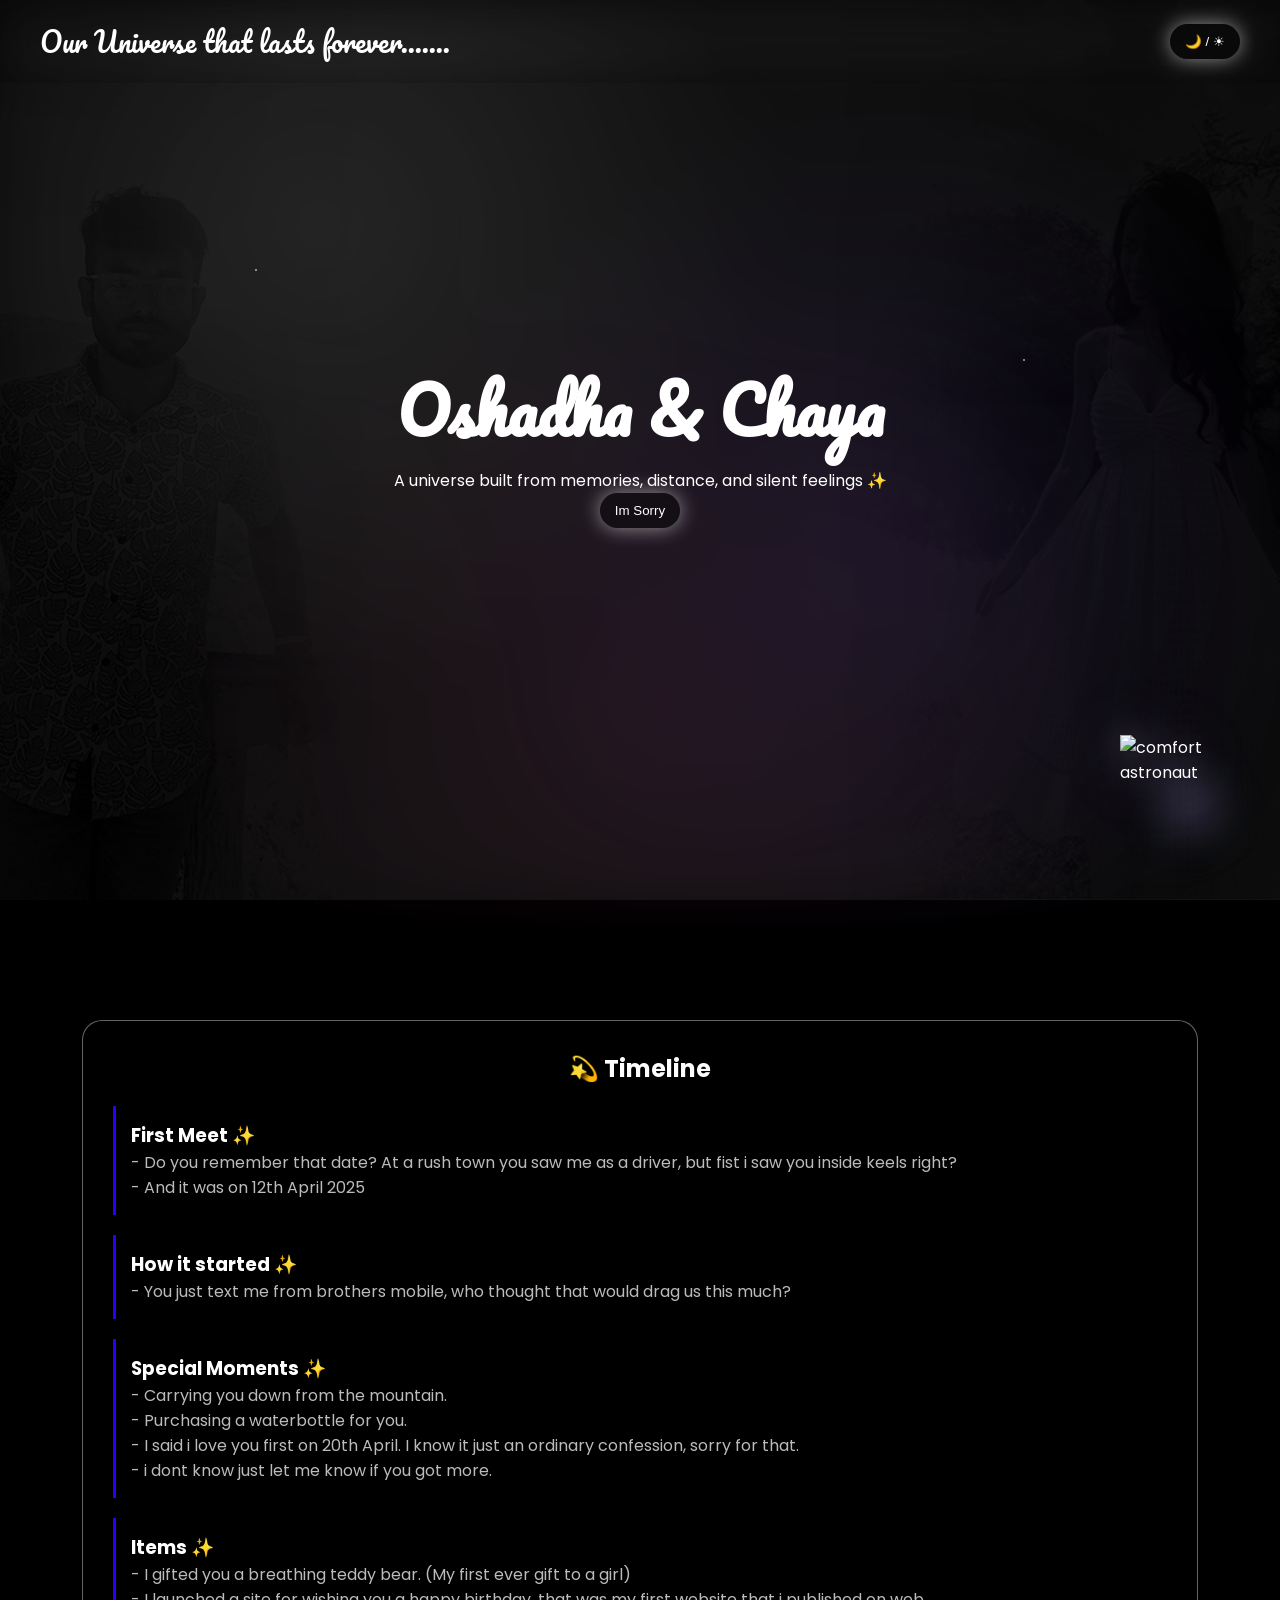
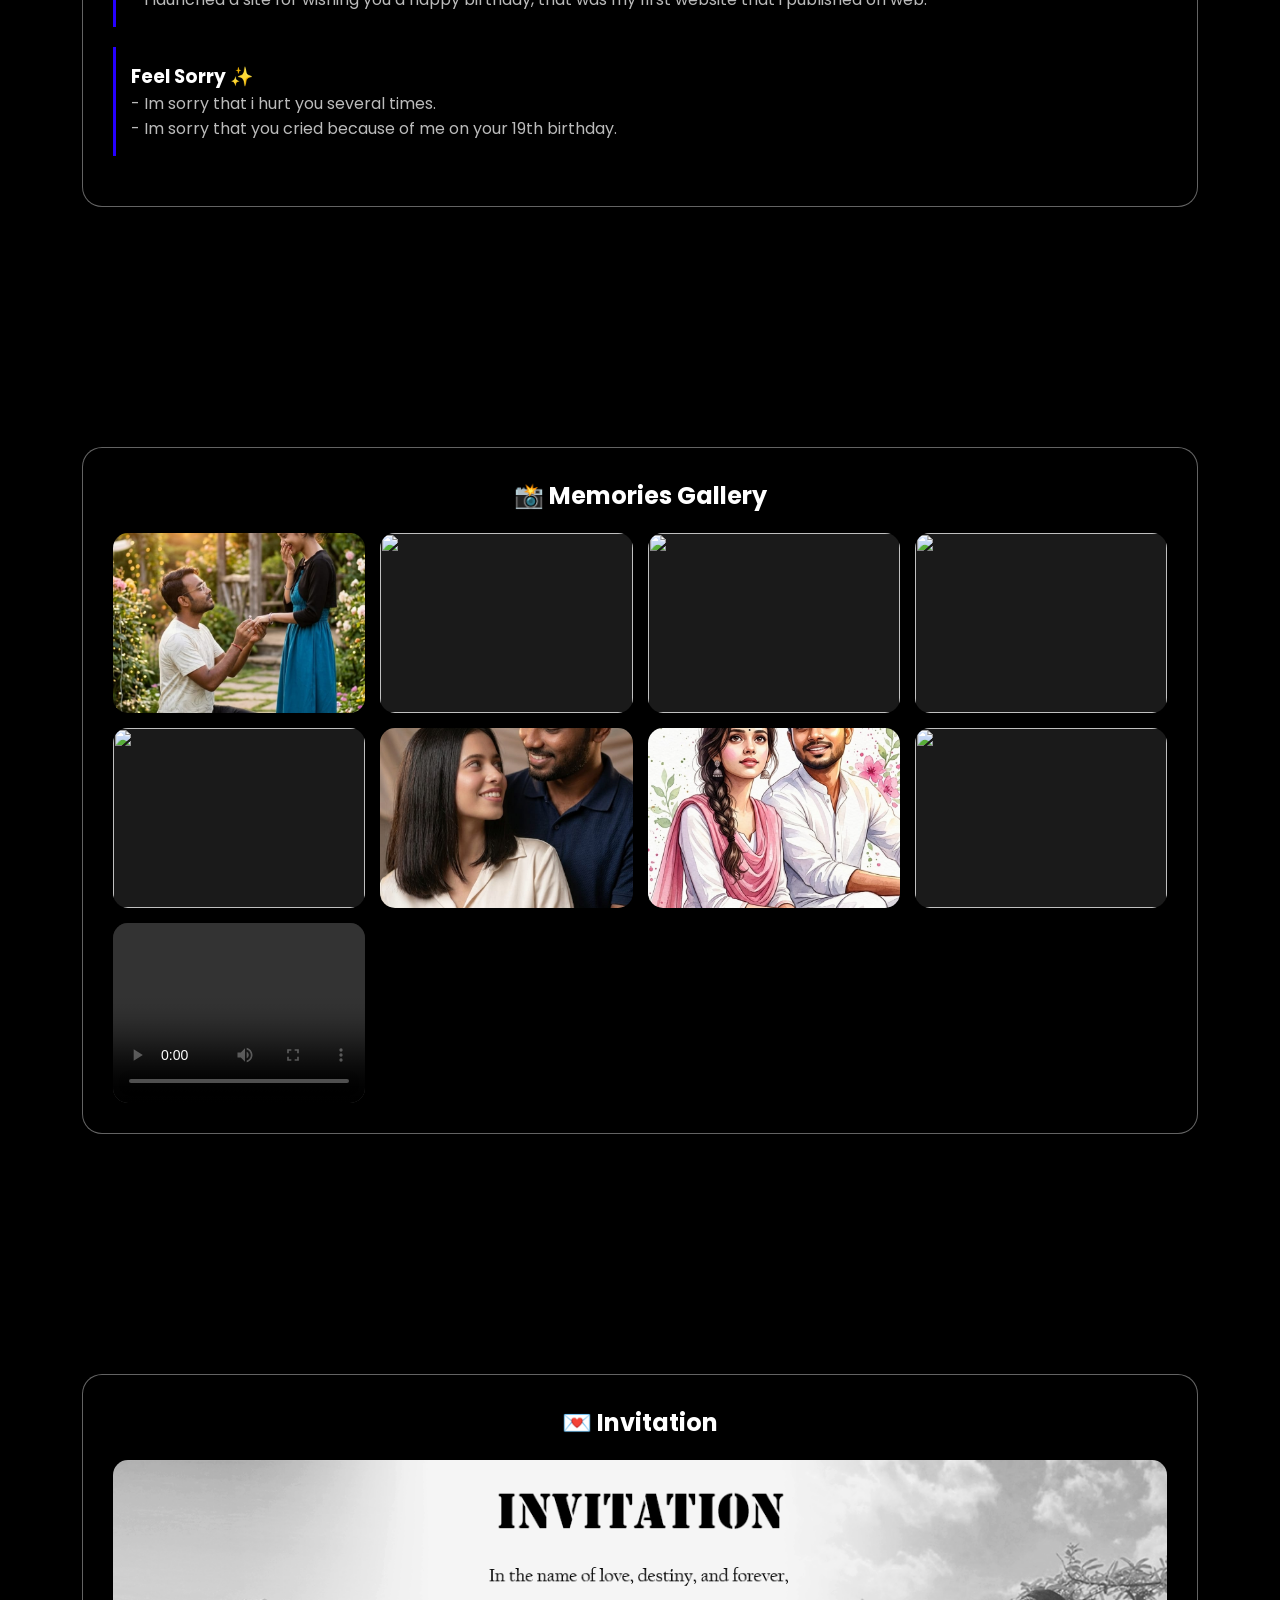
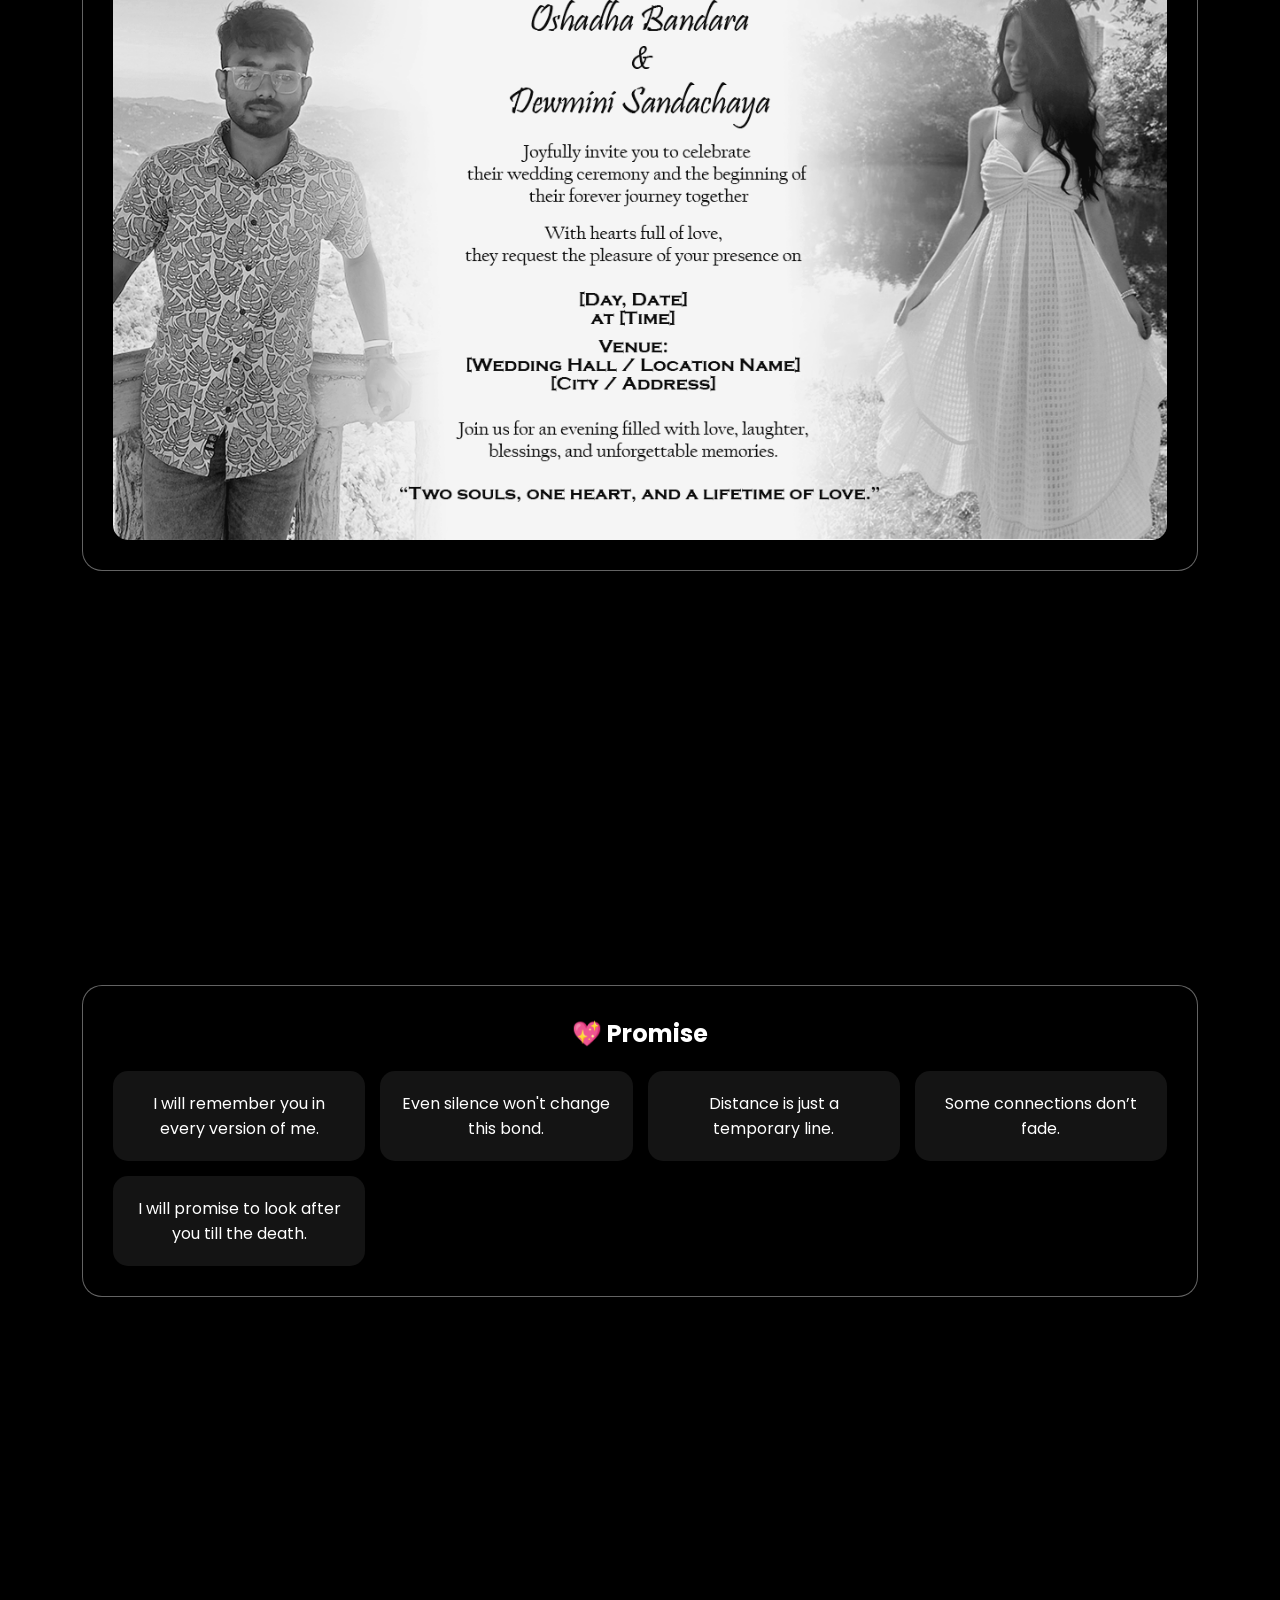
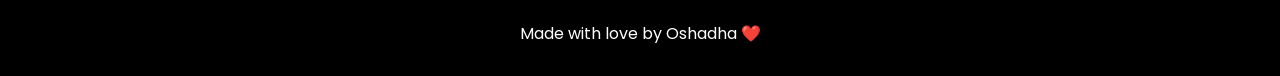
==== commit 1db25af5: "Update index.html" ====
--- a/index.html
+++ b/index.html
@@ -26,6 +26,7 @@
     <div class="hero">
         <h1>Oshadha & Chaya</h1>
         <p>A universe built from memories, distance, and silent feelings ✨</p>
+        <a href="sorry.html"><button type="button" class="toggle zbutton">Im Sorry</button></a>
     </div>
 </section>
 
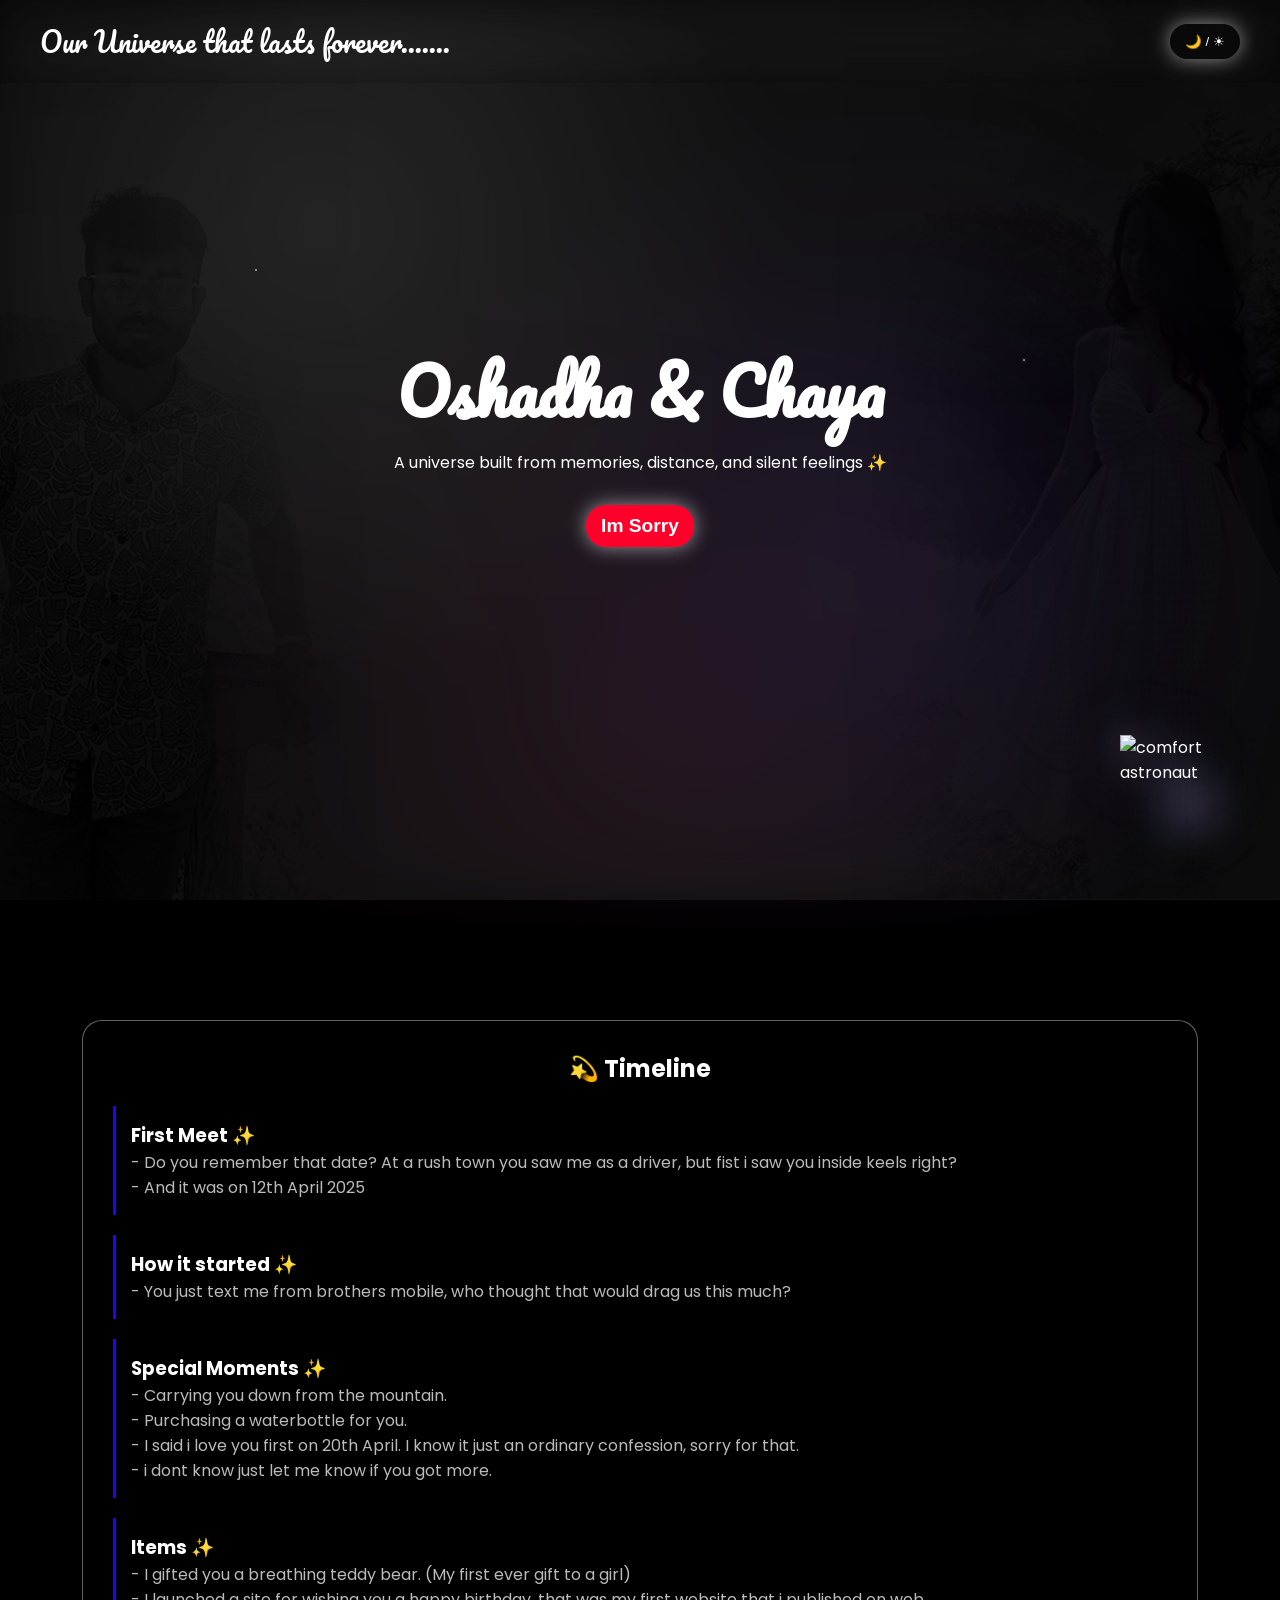
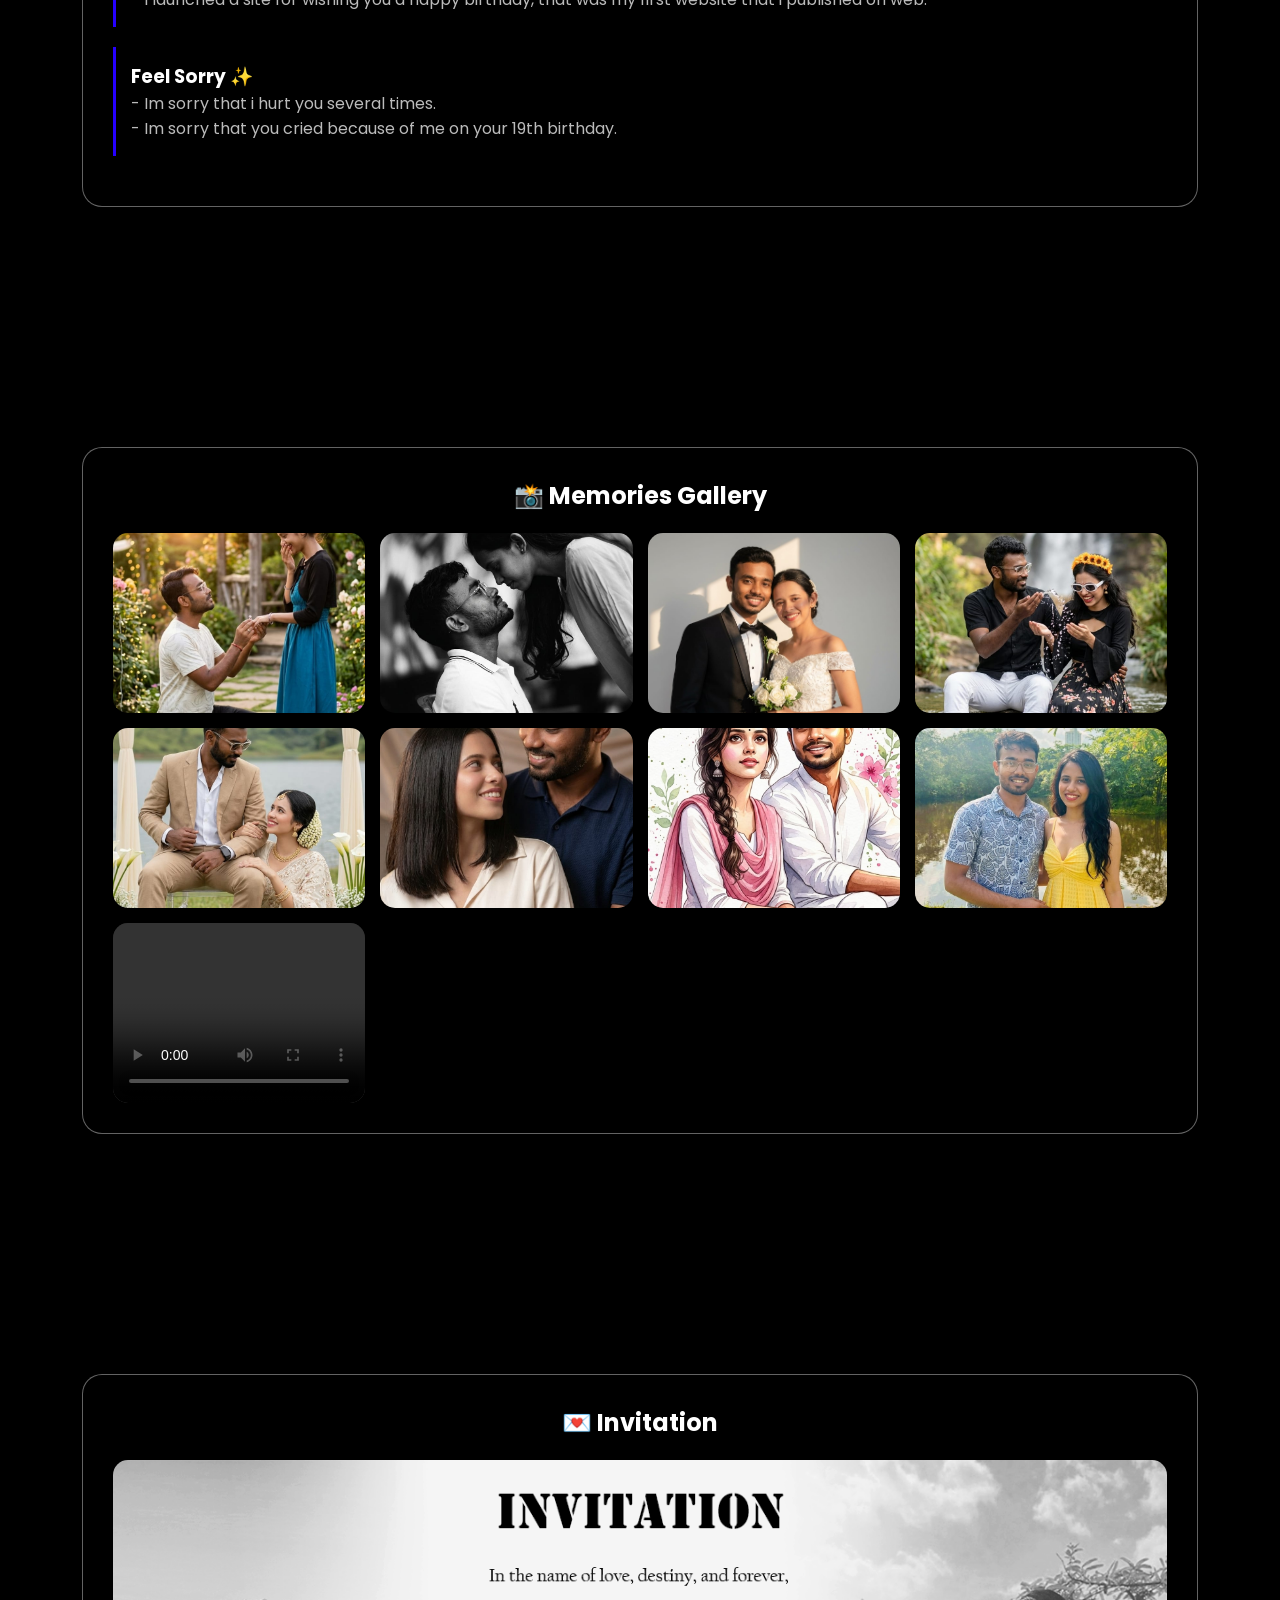
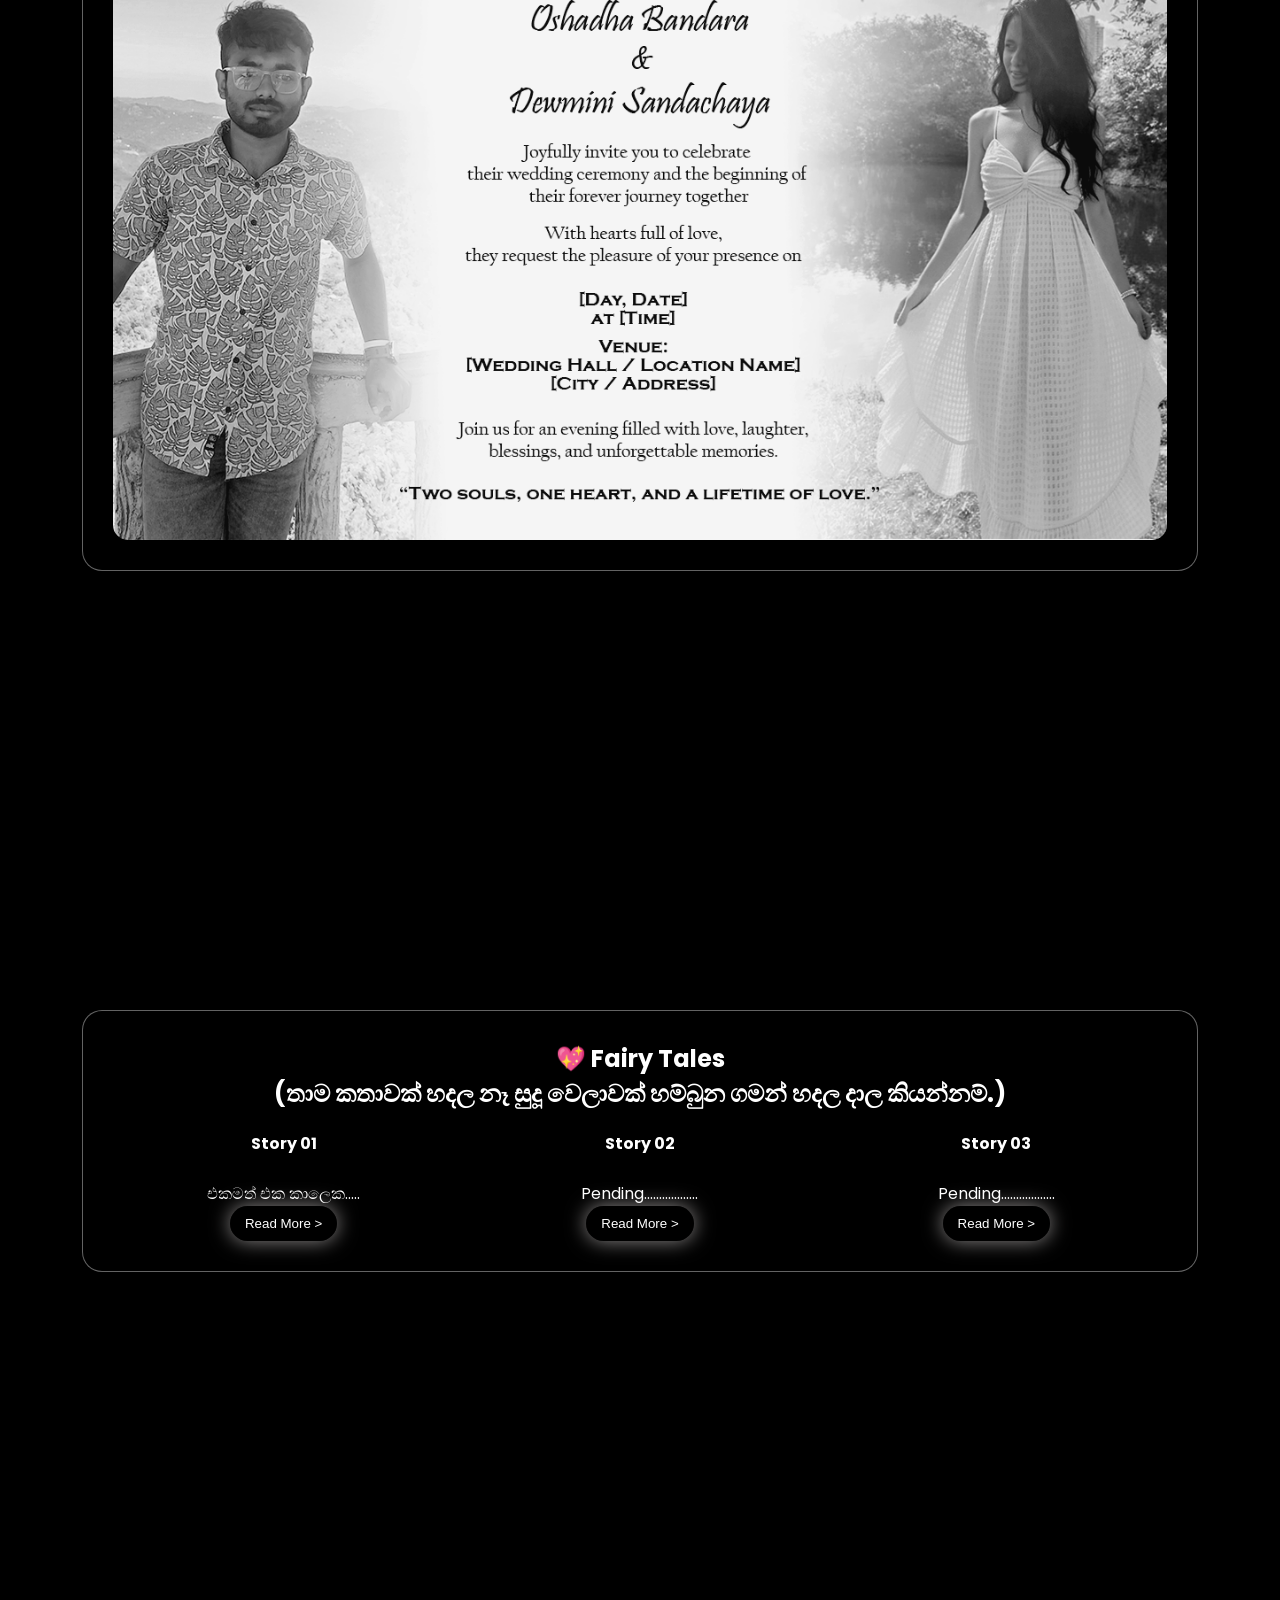
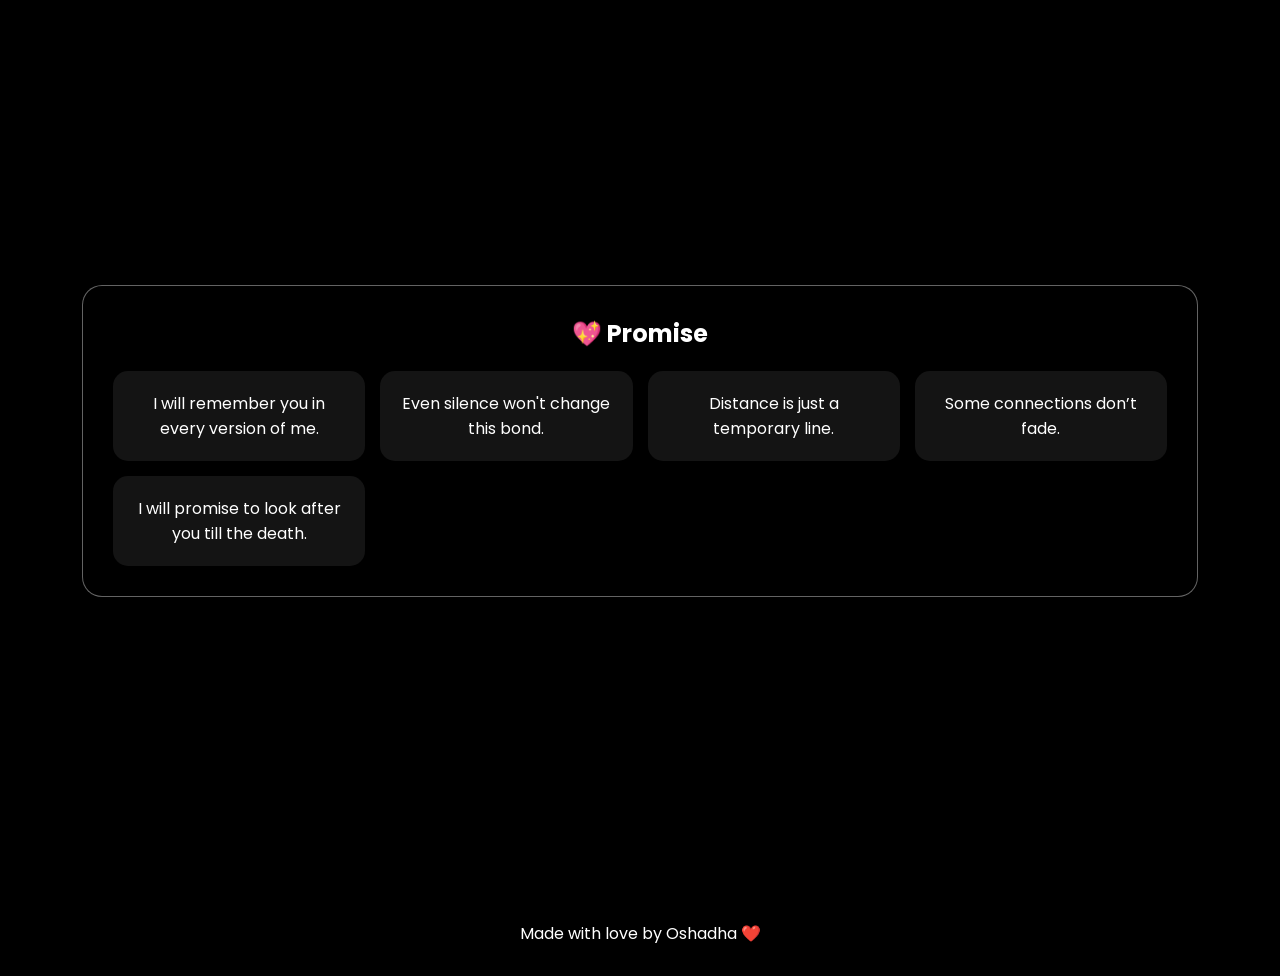
==== commit 90bfc631: "Update index.html" ====
--- a/index.html
+++ b/index.html
@@ -161,6 +161,35 @@
     </div>
 </section>
 
+<!-- Stories -->
+<section class="reveal">
+    <div class="glass">
+        <h2>💖 Fairy Tales </h2>
+        <h2>(තාම කතාවක් හදල නෑ සුදූ වෙලාවක් හම්බුන ගමන් හදල දාල කියන්නම්.)</h2>
+        
+        <div class="promise-box">
+
+            <div class="ftales">
+                <b>Story 01 </b><br><br>
+                එකමත් එක කාලෙක.....<br>
+                <a href=""><button type="button" class="toggle strbutton ">Read More ></button></a>
+            </div>
+            <div class="ftales">
+                <b>Story 02 </b><br><br>
+                Pending..................<br>
+                <a href=""><button type="button" class="toggle strbutton ">Read More ></button></a>
+            </div>
+            <div class="ftales">
+                <b>Story 03 </b><br><br>
+                Pending..................<br>
+                <a href=""><button type="button" class="toggle strbutton ">Read More ></button></a>
+            </div>
+
+        </div>
+
+    </div>
+</section>
+
 <!-- PROMISE -->
 <section class="reveal">
     <div class="glass">
--- a/style.css
+++ b/style.css
@@ -638,3 +638,11 @@
   padding:30px;
   color:var(--text);
 }
+
+.zbutton{
+    margin-top: 30px;
+    font-size: larger;
+    font-weight: bolder;
+    background-color: rgb(255, 0, 43);
+    color: var(--text);
+}
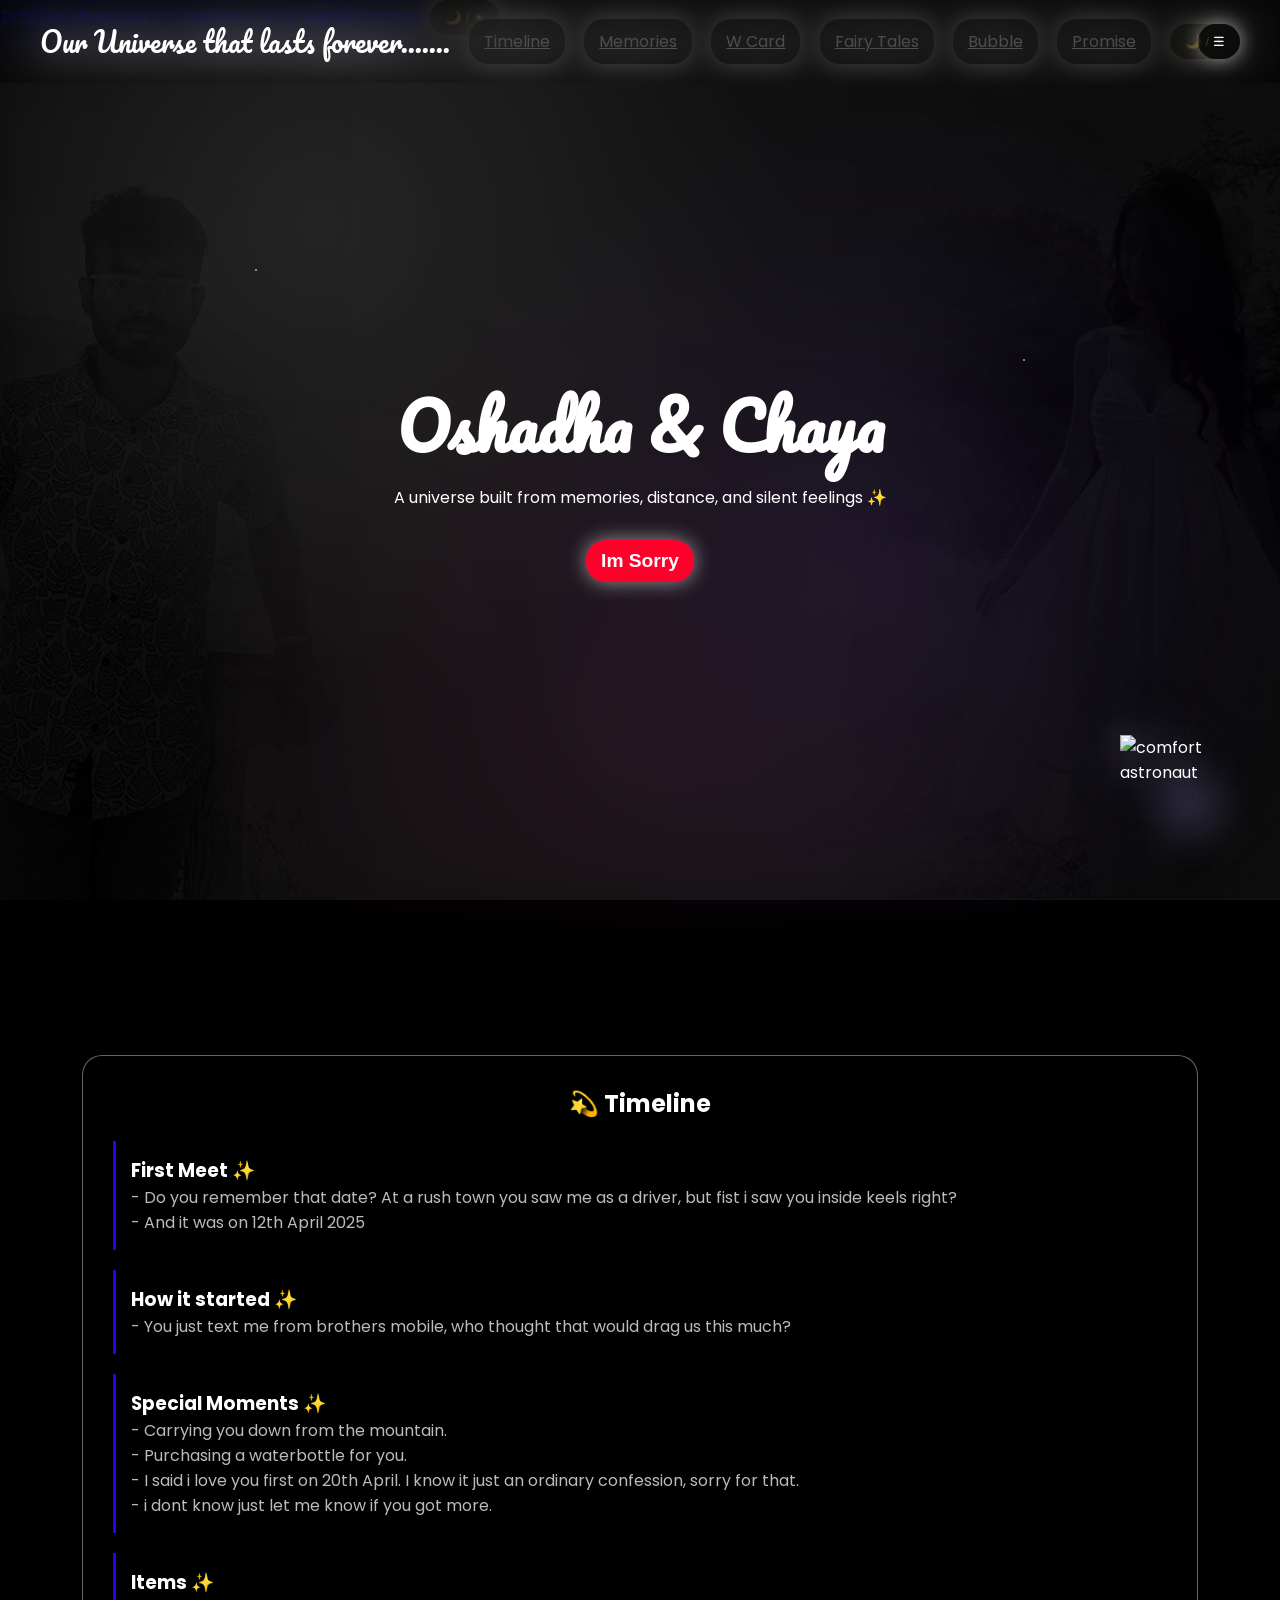
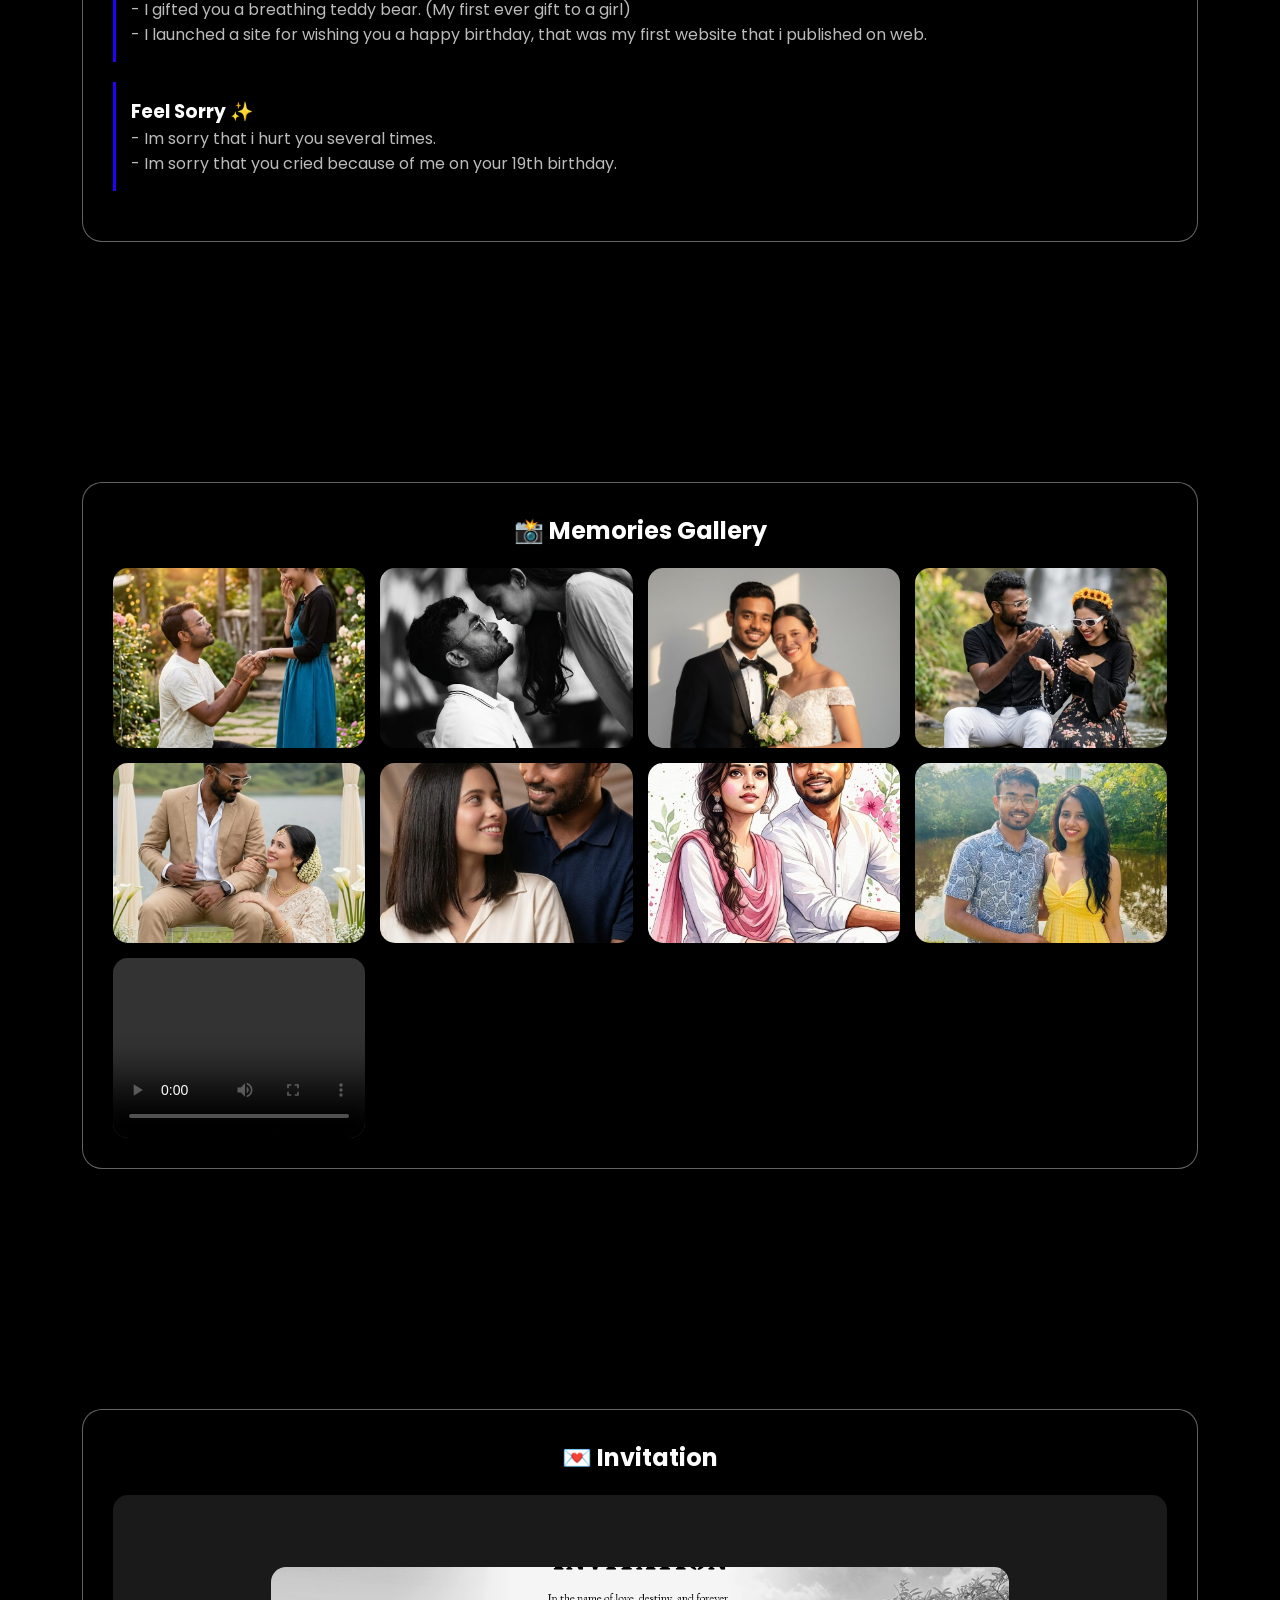
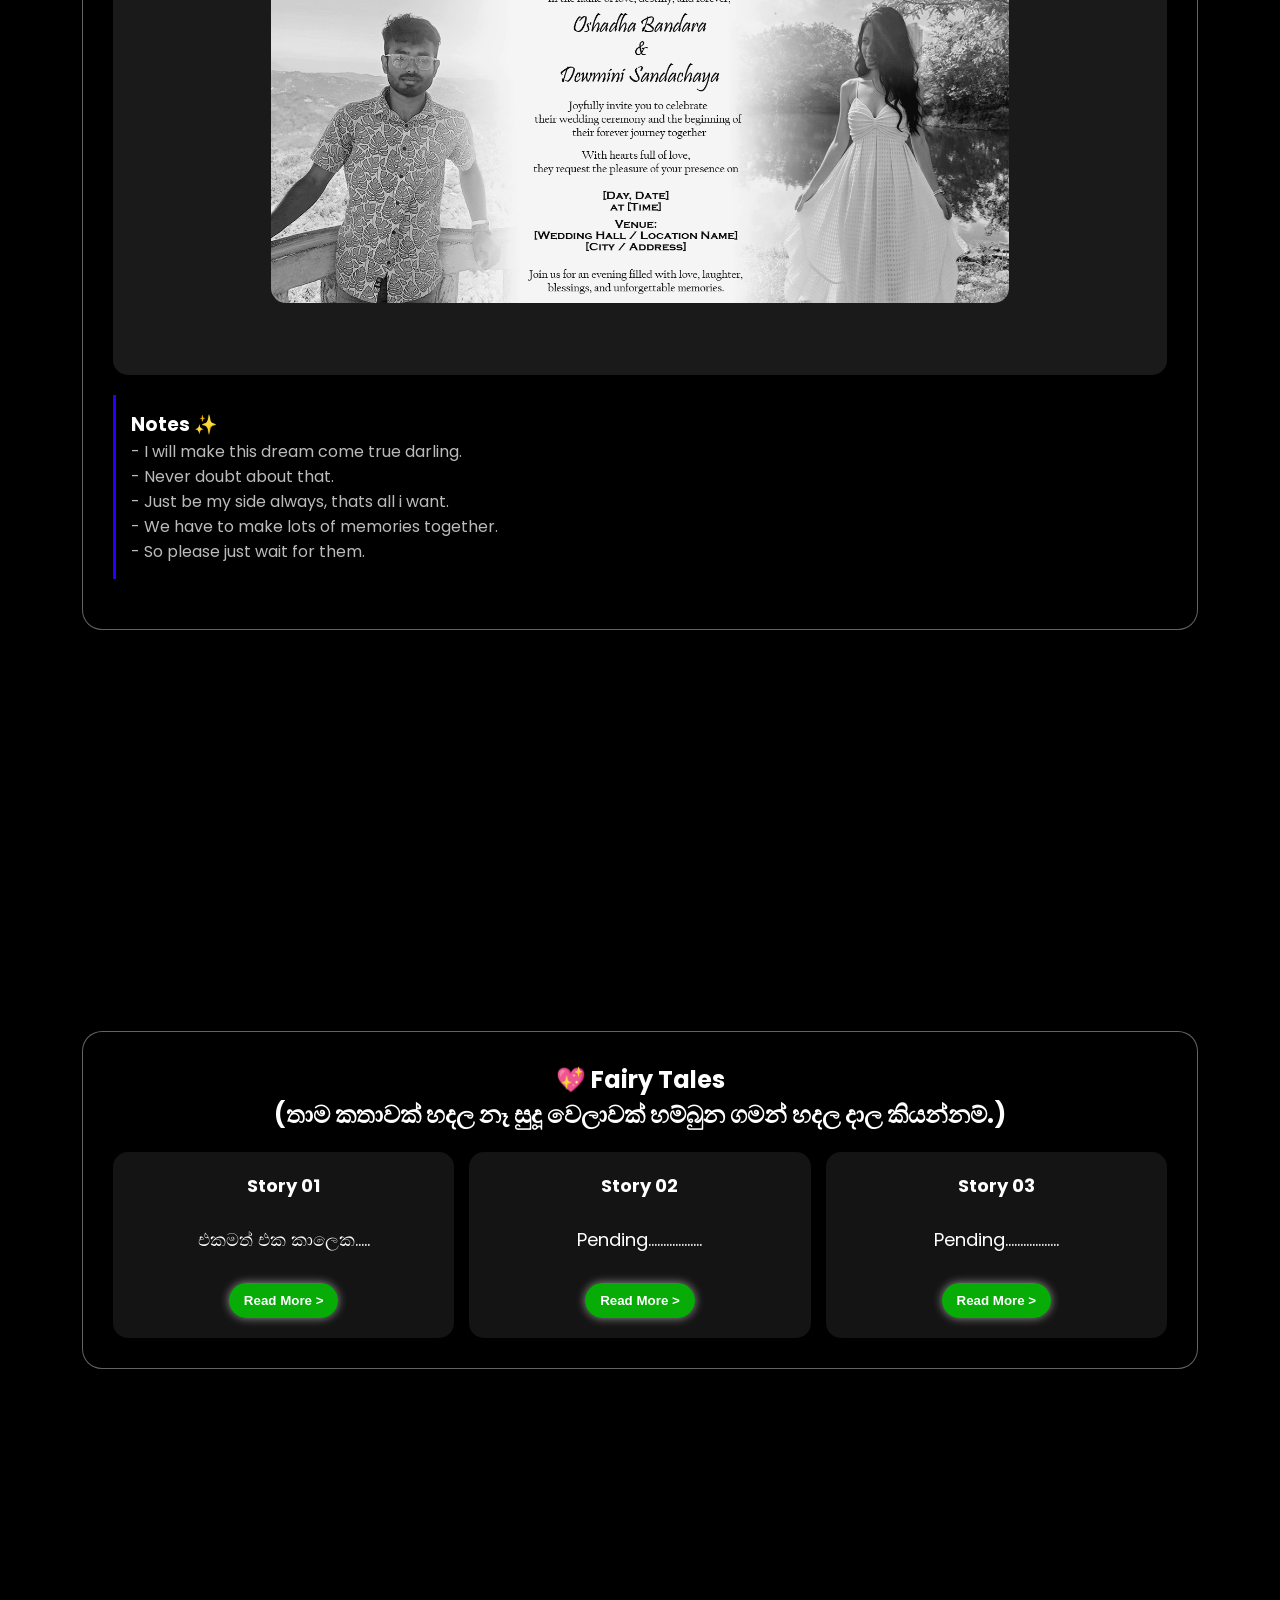
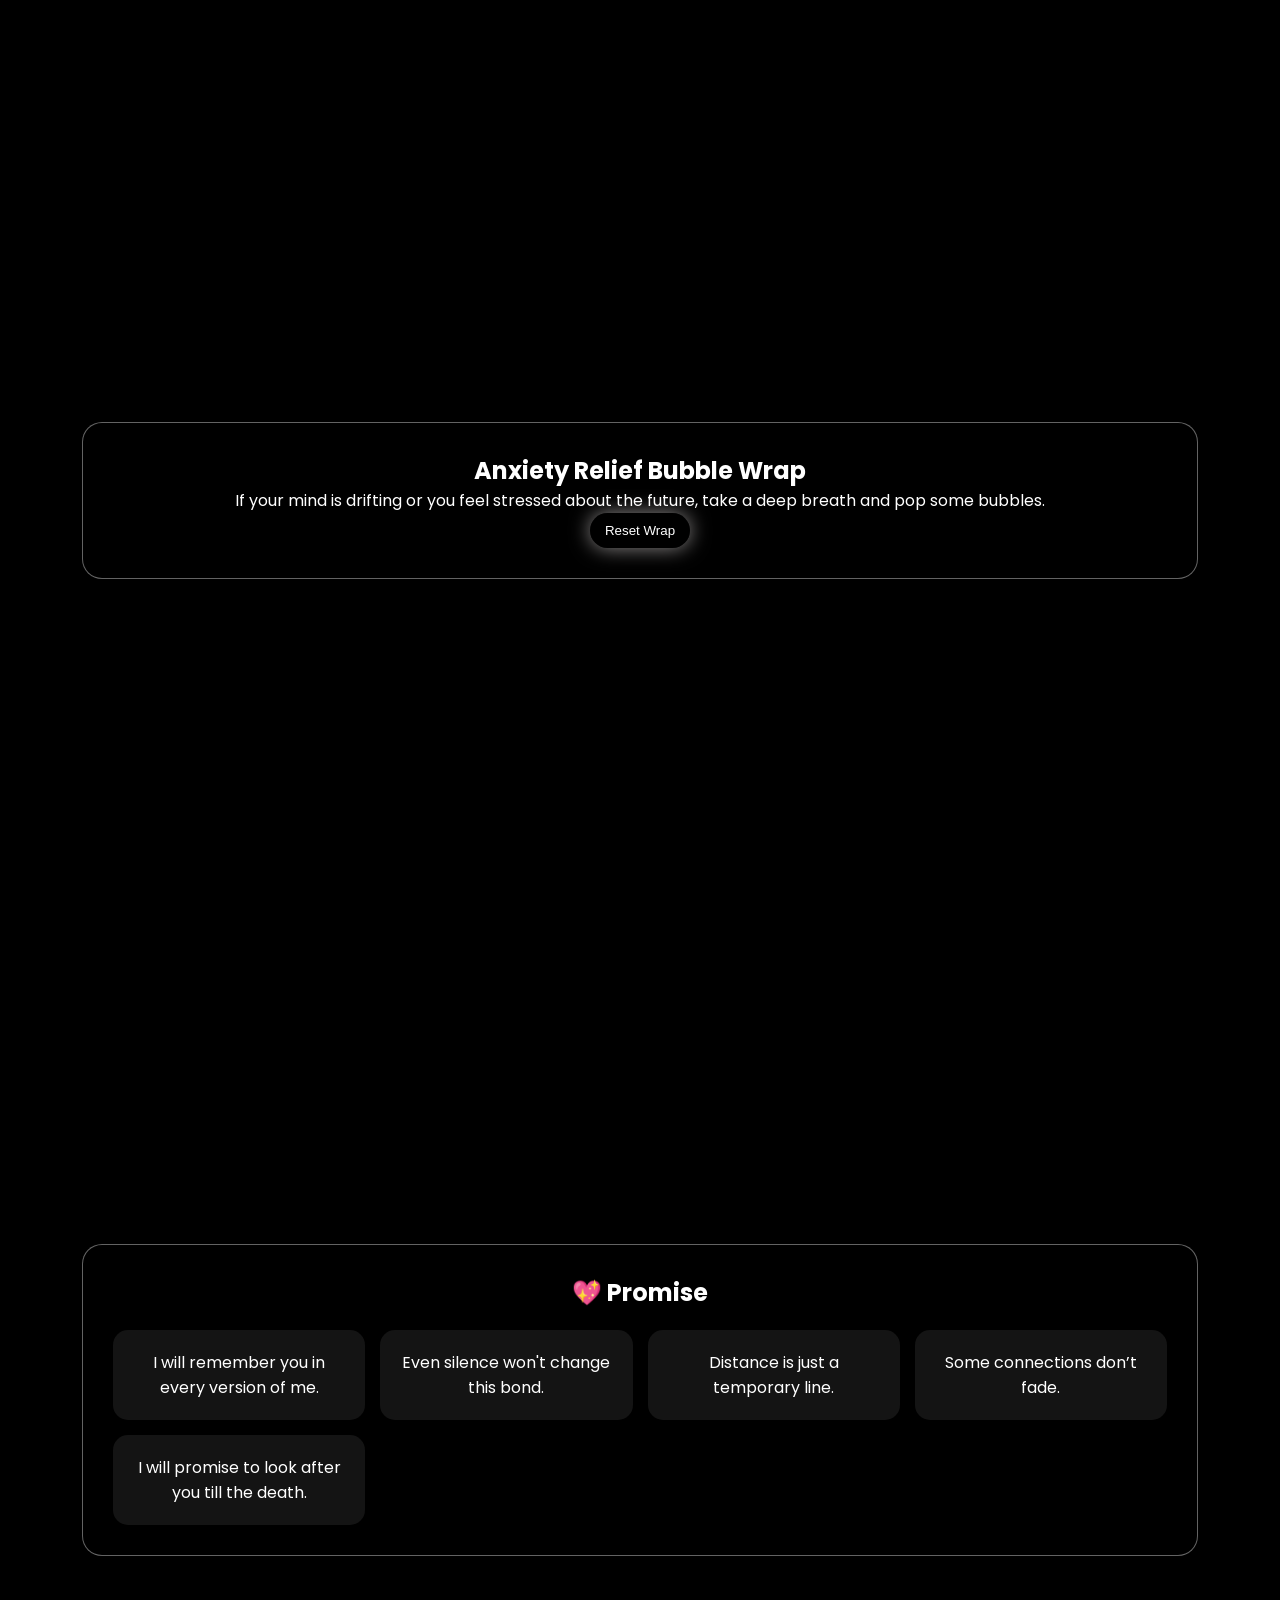
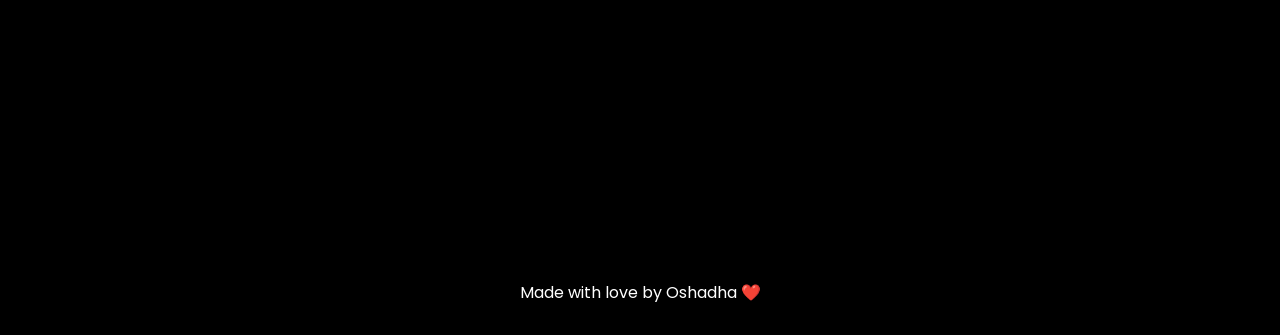
==== commit ea709d2d: "Update index.html" ====
--- a/index.html
+++ b/index.html
@@ -16,9 +16,32 @@
 
 <div id="sparkles"></div>
 
-<nav>
+<nav class="desktop-nav">
     <div class="logo">Our Universe that lasts forever.......</div>
+        <a href="#timeline" class="toggle">Timeline</a>
+        <a href="#mgallery" class="toggle">Memories</a>
+        <a href="#wcard" class="toggle">W Card</a>
+        <a href="#ftales" class="toggle">Fairy Tales</a>
+        <a href="#bwrap" class="toggle">Bubble</a>
+        <a href="#promise" class="toggle">Promise</a>
     <button class="toggle" onclick="toggleTheme()">🌙 / ☀</button>
+</nav>
+
+<div class="mobile-menu" id="mobileMenu">
+        <a href="#timeline">Timeline</a>
+        <a href="#mgallery">Memories</a>
+        <a href="#wcard">W Card</a>
+        <a href="#ftales">Fairy Tales</a>
+        <a href="#bwrap">Bubble</a>
+        <a href="#promise">Promise</a>
+        <button class="toggle themetoggle" onclick="toggleTheme()">🌙 / ☀</button>
+</div>
+
+<nav class="pnav">
+    <div class="logo">Our Universe that lasts forever.......</div>
+    <button class="menu-btn toggle" id="menuBtn">
+        ☰
+    </button>
 </nav>
 
 <!-- HERO -->
@@ -31,7 +54,7 @@
 </section>
 
 <!-- TIMELINE -->
-<section class="reveal">
+<section id="timeline" class="reveal">
     <div class="glass">
         <h2>💫 Timeline</h2>
 
@@ -83,7 +106,7 @@
 </section>
 
 <!-- GALLERY -->
-<section class="reveal">
+<section id="mgallery" class="reveal">
     <div class="glass">
         <h2>📸 Memories Gallery</h2>
 
@@ -150,19 +173,33 @@
 </section> -->
 
 <!-- Wcard -->
-<section class="reveal">
+<section id="wcard" class="reveal">
     <div class="glass">
         <h2>💌 Invitation</h2>
 
-        <div class="wcard">
-            <img src="card.png">
+        <div class="gtypediv">
+            <div class="wcard">
+                <img src="card.png">
+            </div>
+            <div class="rside">
+                <div class="timeline-item">
+                    <div>
+                        <h3>Notes ✨</h3>
+                        <p> - I will make this dream come true darling.</p>
+                        <p> - Never doubt about that.</p>
+                        <p> - Just be my side always, thats all i want.</p>
+                        <p> - We have to make lots of memories together.</p>
+                        <p> - So please just wait for them.</p>
+                    </div>
+                </div>
+            </div>
         </div>
 
     </div>
 </section>
 
 <!-- Stories -->
-<section class="reveal">
+<section id="ftales" class="reveal">
     <div class="glass">
         <h2>💖 Fairy Tales </h2>
         <h2>(තාම කතාවක් හදල නෑ සුදූ වෙලාවක් හම්බුන ගමන් හදල දාල කියන්නම්.)</h2>
@@ -190,8 +227,19 @@
     </div>
 </section>
 
+<section id="bwrap" class="reveal">
+    <div class="glass">
+        <div class="feature-card">
+            <h2>Anxiety Relief Bubble Wrap</h2>
+            <p class="card-description">If your mind is drifting or you feel stressed about the future, take a deep breath and pop some bubbles.</p>
+            <div class="bubble-wrap-matrix" id="bubble-matrix"></div>
+            <button class="action-btn toggle" onclick="resetBubbleWrap()"><span>Reset Wrap</span></button>
+        </div>
+    </div>
+</section>
+
 <!-- PROMISE -->
-<section class="reveal">
+<section id="promise" class="reveal">
     <div class="glass">
         <h2>💖 Promise </h2>
 
@@ -219,7 +267,7 @@
     <div class="character-glow"></div>
 
     <img
-        src="https://media1.giphy.com/media/v1.Y2lkPTc5MGI3NjExajMyZ3FvMzJsY2dhdDZ3MmloMDE4OGxmczdnaW44MTU0aGpzeGJ6YSZlcD12MV9pbnRlcm5hbF9naWZfYnlfaWQmY3Q9Zw/1RCeKqfffGBHLhtYOb/giphy.gif"
+        src="robot.png"
         alt="comfort astronaut"
         class="character-img"
         id="characterImg"
@@ -437,6 +485,20 @@
 </style>
 
 <script>
+
+const menuBtn = document.getElementById("menuBtn");
+const mobileMenu = document.getElementById("mobileMenu");
+
+menuBtn.addEventListener("click", () => {
+    mobileMenu.classList.toggle("active");
+});
+
+// Close menu after clicking a link
+document.querySelectorAll(".mobile-menu a").forEach(link => {
+    link.addEventListener("click", () => {
+        mobileMenu.classList.remove("active");
+    });
+});
 
 const character = document.getElementById("comfortCharacter");
 const bubble = document.getElementById("speechBubble");
@@ -631,6 +693,43 @@
 
 }
 
+// --- INTERACTIVE ENGINE: BUBBLE MATRIX ---
+        function buildBubbleMatrix() {
+            const container = document.getElementById("bubble-matrix");
+            container.innerHTML = "";
+            for (let i = 0; i < 24; i++) {
+                const bubble = document.createElement('div');
+                bubble.classList.add('bubble-node');
+                bubble.onclick = function() {
+                    bubble.classList.add('popped');
+                    if (window.AudioContext || window.webkitAudioContext) { playPopSound(); }
+                };
+                container.appendChild(bubble);
+            }
+        }
+
+        function resetBubbleWrap() { buildBubbleMatrix(); }
+
+        function playPopSound() {
+            try {
+                const AudioCtx = window.AudioContext || window.webkitAudioContext;
+                const ctx = new AudioCtx();
+                const osc = ctx.createOscillator();
+                const gain = ctx.createGain();
+                osc.type = 'sine';
+                osc.frequency.setValueAtTime(550, ctx.currentTime);
+                osc.frequency.exponentialRampToValueAtTime(1100, ctx.currentTime + 0.05);
+                gain.gain.setValueAtTime(0.08, ctx.currentTime);
+                gain.gain.exponentialRampToValueAtTime(0.01, ctx.currentTime + 0.05);
+                osc.connect(gain);
+                gain.connect(ctx.destination);
+                osc.start();
+                osc.stop(ctx.currentTime + 0.06);
+            } catch (e) {}
+        }
+
+        window.onload = function() { buildBubbleMatrix(); };
+
 window.addEventListener("scroll", revealSections);
 
 revealSections();
--- a/style.css
+++ b/style.css
@@ -21,6 +21,7 @@
     --ptext:#ffffffbb;
 
     --glow:#2600ff;
+    --glow2: gray;
 }
 
 /* ☀ LIGHT THEME */
@@ -36,6 +37,7 @@
     --ptext:#000000bb;
 
     --glow:#ff4da6;
+    --glow2: gray;
 }
 
 /* 🌌 BODY + GALAXY BACKGROUND */
@@ -317,6 +319,19 @@
     box-shadow:0 0 25px var(--glow);
 }
 
+.ftales{
+    padding:20px;
+    font-size: large;
+    border-radius:15px;
+    background:rgba(255,255,255,0.08);
+    transition:0.3s;
+}
+
+.ftales:hover{
+    transform:scale(1.05);
+    box-shadow:0 0 15px var(--glow2);
+}
+
 #sparkles{
     position:fixed;
     inset:0;
@@ -615,7 +630,7 @@
 }
 
 .wcard{
-    height:680px;
+    height:480px;
     border-radius:15px;
     margin-top: 20px;
 
@@ -628,9 +643,10 @@
 }
 
 .wcard img{
-    width:100%;
-    height:100%;
+    width:70%;
+    height:70%;
     object-fit:cover;
+    border-radius: 15px;
 }
 
 .footer{
@@ -646,3 +662,18 @@
     background-color: rgb(255, 0, 43);
     color: var(--text);
 }
+
+.strbutton{
+    display: inline-block;
+    margin-top: 30px;
+    font-weight: bolder;
+    background-color: rgba(0, 253, 0, 0.651);
+    color: var(--text);
+    
+    box-shadow:0 0 10px rgba(255, 250, 250, 0.555);
+}
+
+.strbutton:hover{
+    transform:scale(1.05);
+    box-shadow:0 0 20px var(--glow2);
+}
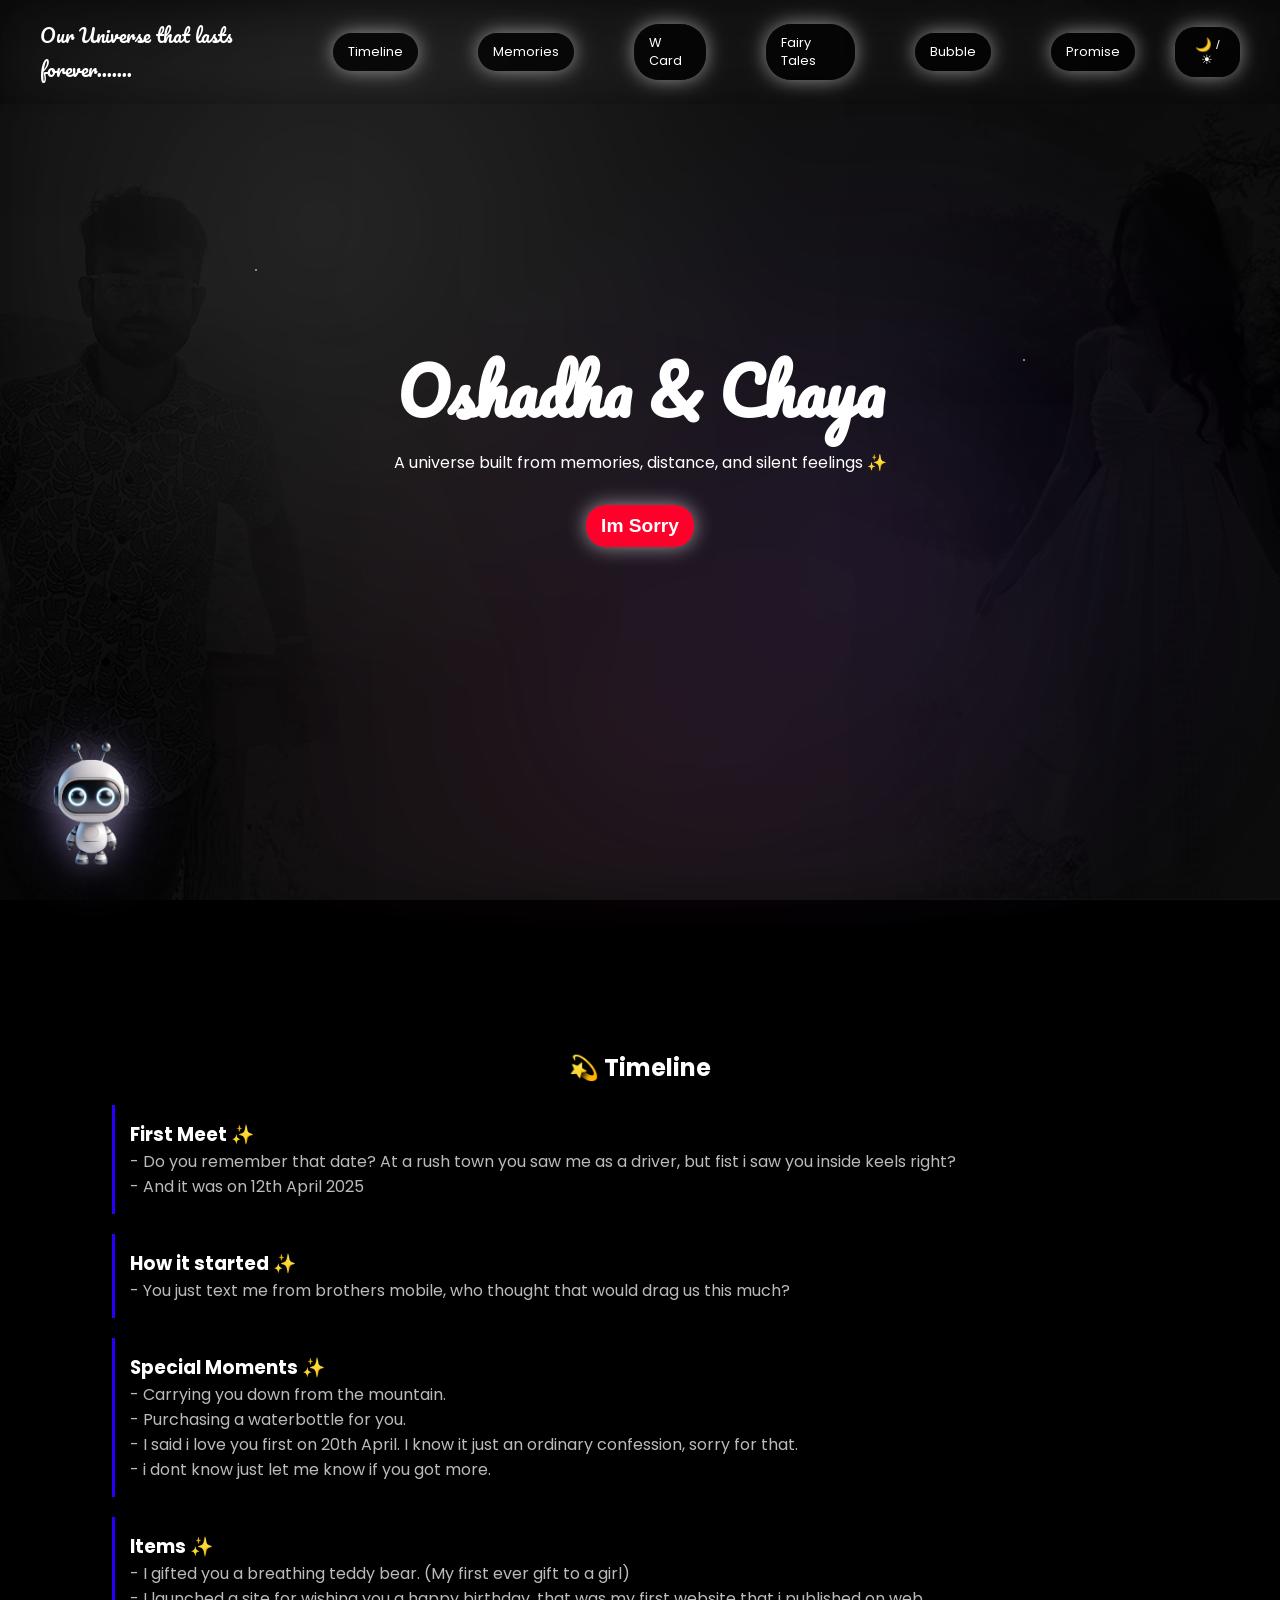
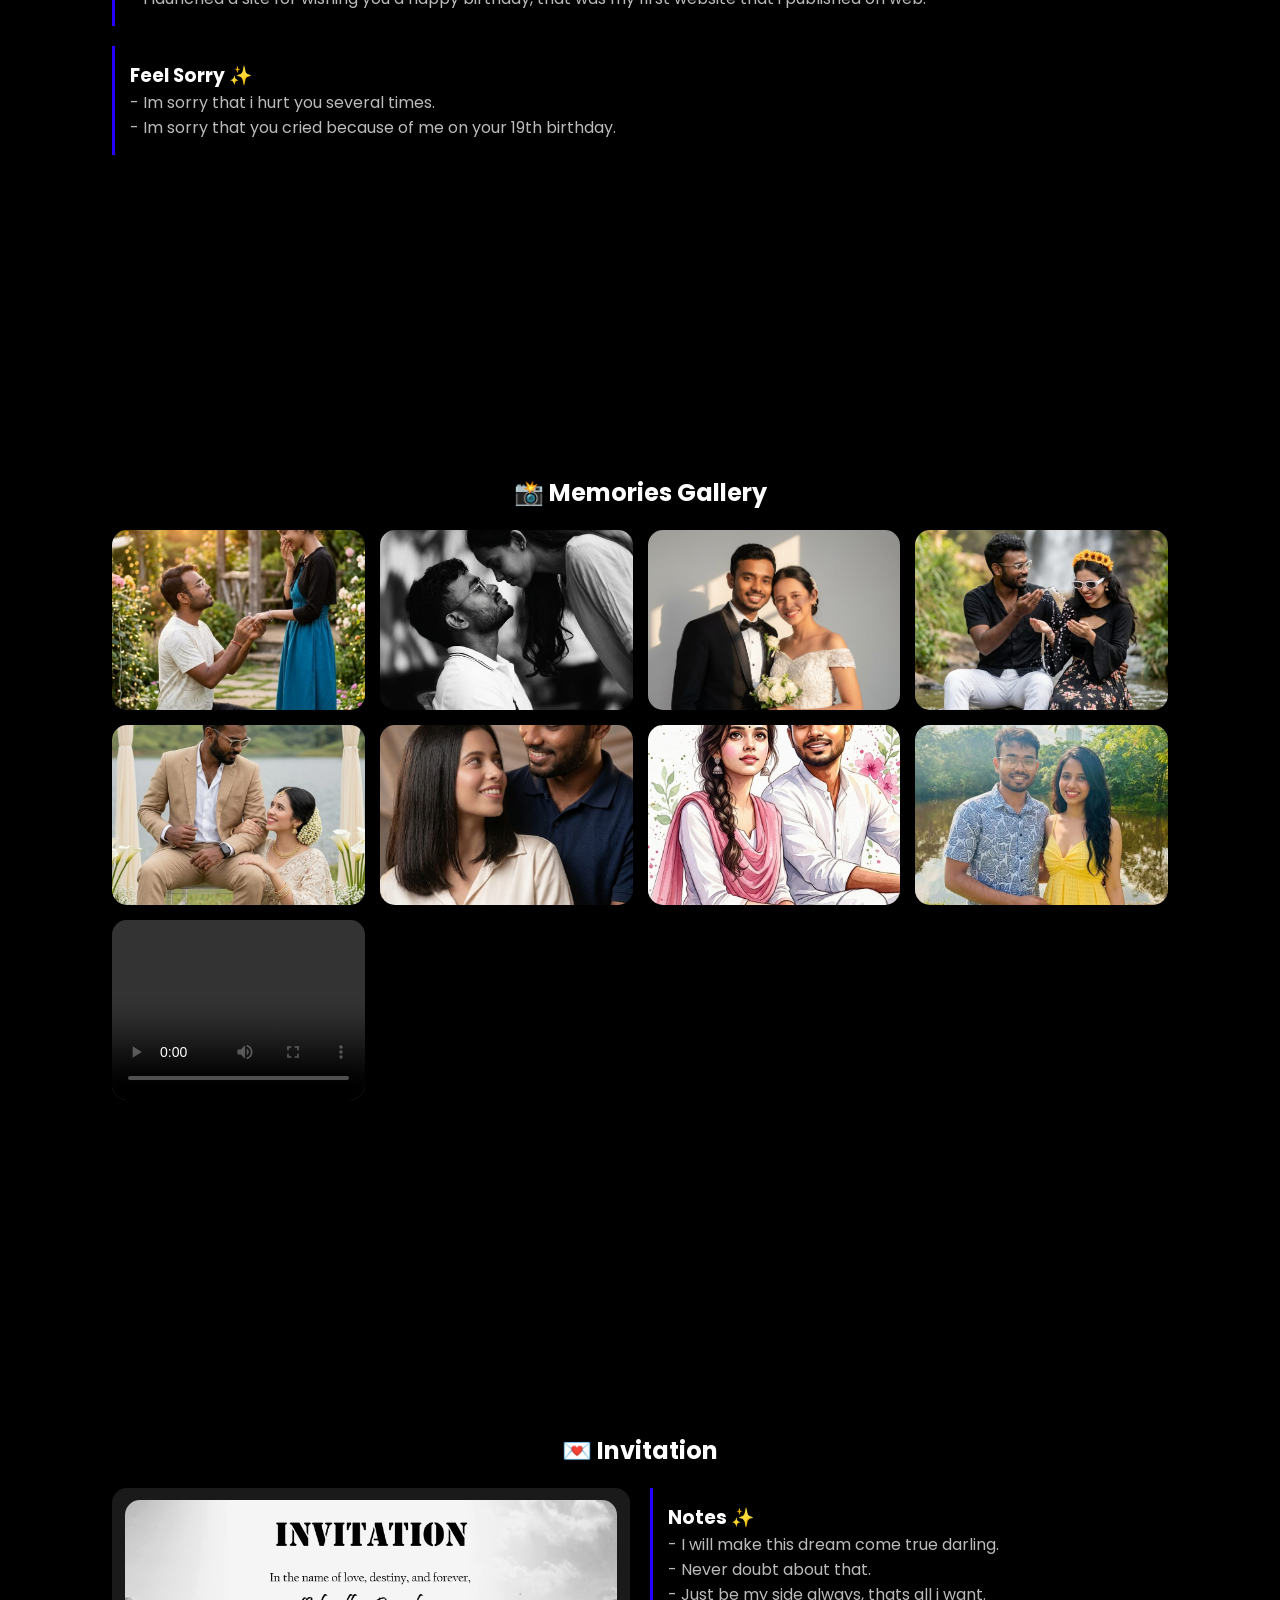
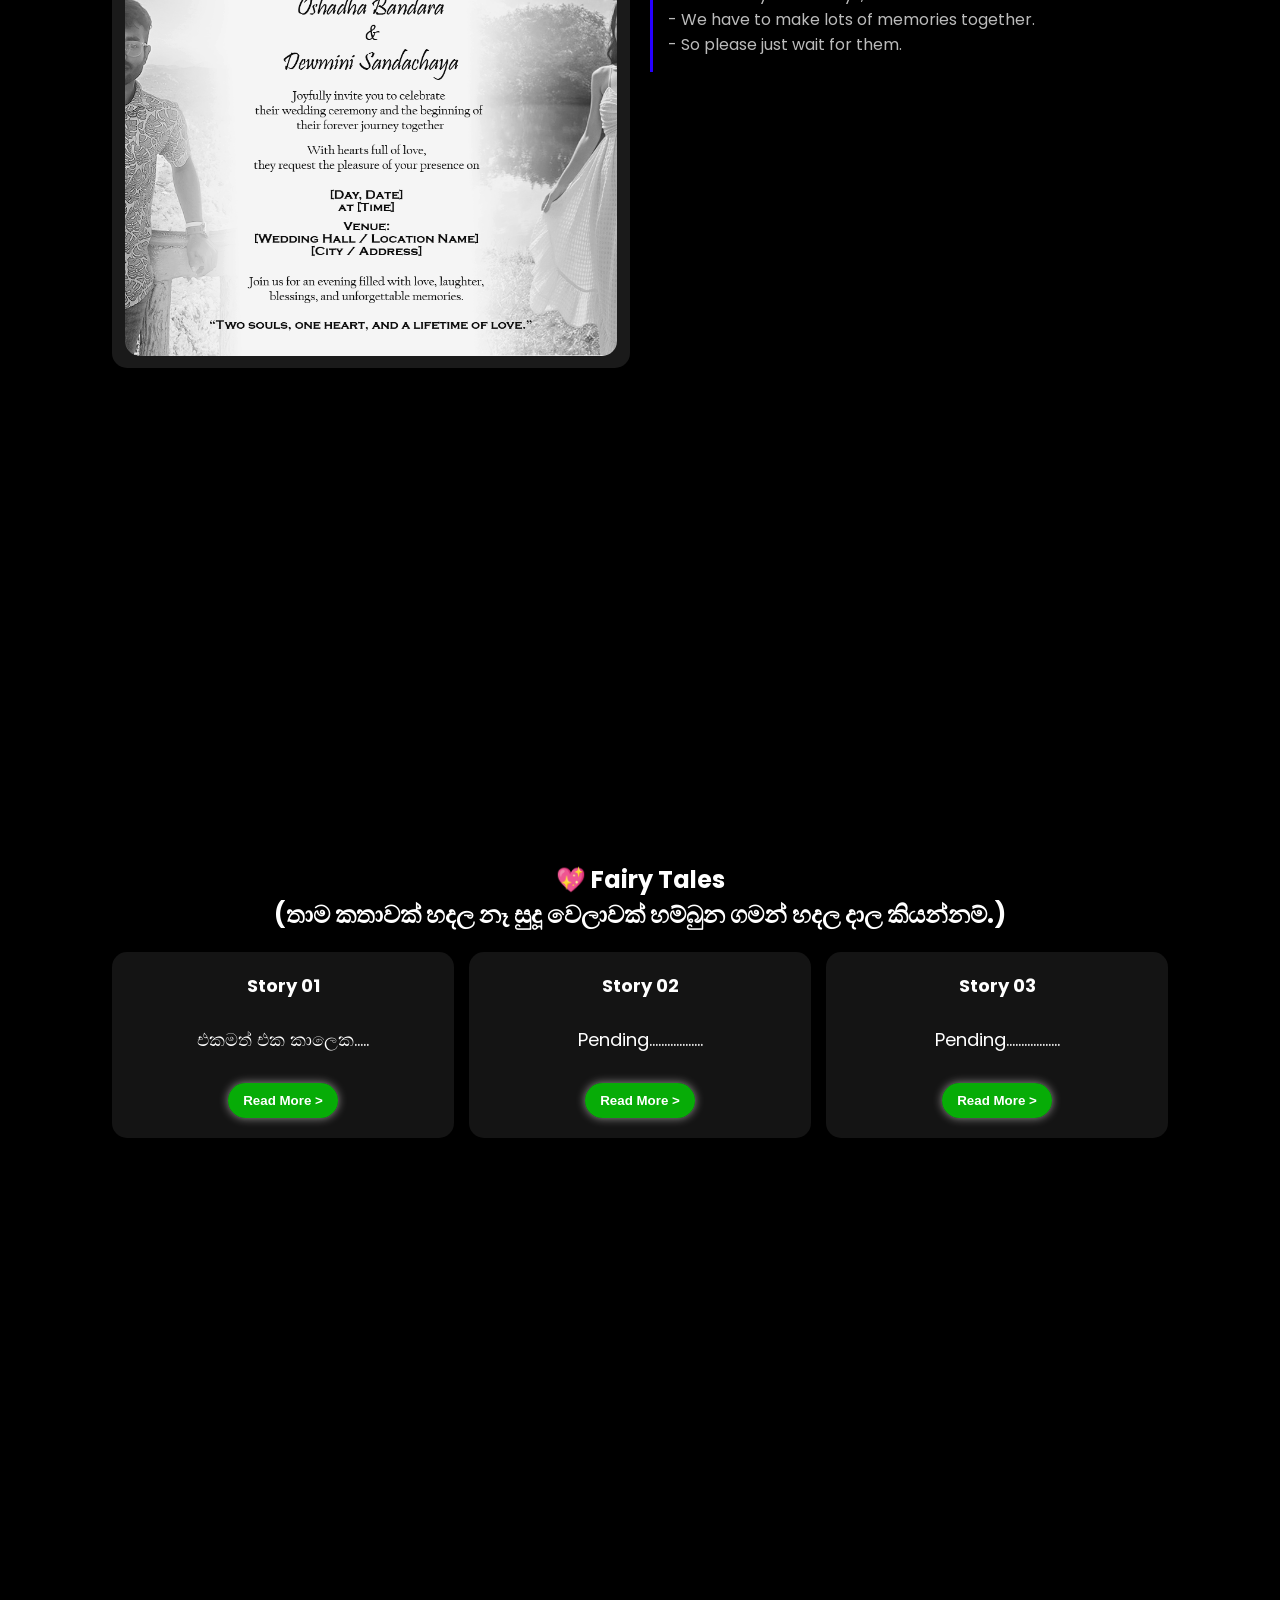
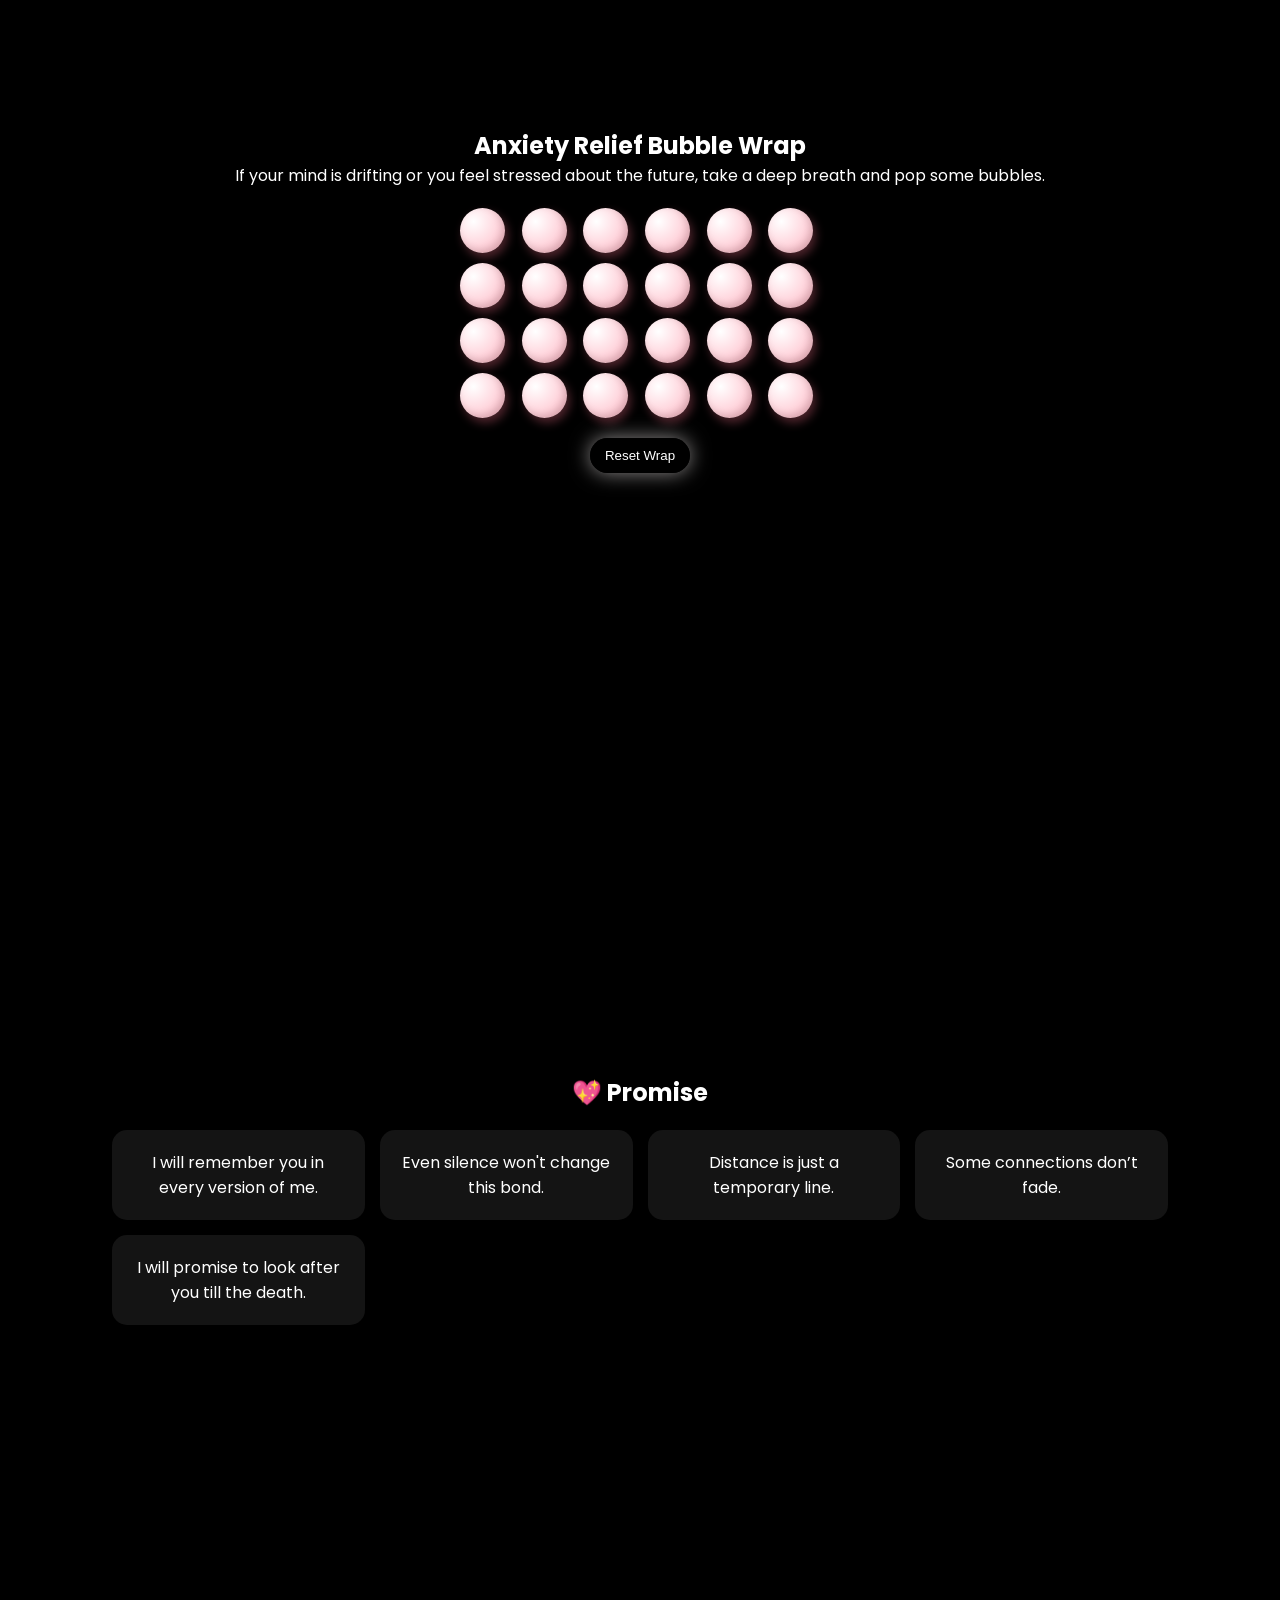
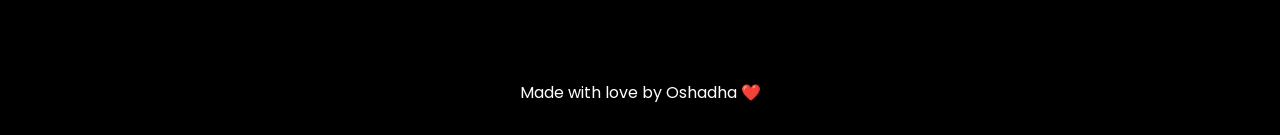
==== commit 49f2f0c7: "Update index.html" ====
--- a/index.html
+++ b/index.html
@@ -288,7 +288,7 @@
 .comfort-character{
     position:fixed;
     bottom:25px;
-    right:20px;
+    left:20px;
 
     width:140px;
     height:140px;
--- a/style.css
+++ b/style.css
@@ -16,7 +16,7 @@
     --bg4:#000000;
     --bg5:#000000;
 
-    --card:rgba(0, 0, 0, 0.336);
+    --card:rgba(0, 0, 0, 0.733);
     --text:#ffffff;
     --ptext:#ffffffbb;
 
@@ -32,7 +32,7 @@
     --bg4:#fff7d6;
     --bg5:#e8fff1;
 
-    --card:rgba(0,0,0,0.08);
+    --card:rgba(0, 0, 0, 0.37);
     --text:#111;
     --ptext:#000000bb;
 
@@ -175,7 +175,7 @@
 
 .logo{
     font-family:'Pacifico',cursive;
-    font-size:1.7rem;
+    font-size:1.2rem;
 }
 
 /* 🌗 BUTTON */
@@ -217,7 +217,7 @@
     background:var(--card);
     backdrop-filter:blur(25px);
 
-    border:1px solid rgba(255, 255, 255, 0.39);
+    border:0px solid rgba(255, 255, 255, 0.39);
     border-radius:20px;
 
     padding:30px;
@@ -542,8 +542,8 @@
         scale(0.97);
 
     transition:
-        opacity 1s ease,
-        transform 1s ease;
+        opacity 2s ease,
+        transform 2s ease;
 }
 
 .reveal.active{
@@ -643,8 +643,8 @@
 }
 
 .wcard img{
-    width:70%;
-    height:70%;
+    width:95%;
+    height:95%;
     object-fit:cover;
     border-radius: 15px;
 }
@@ -677,3 +677,139 @@
     transform:scale(1.05);
     box-shadow:0 0 20px var(--glow2);
 }
+
+
+/* Digital Bubble Pop Area */
+        .bubble-wrap-matrix {
+            display: grid;
+            grid-template-columns: repeat(6, 1fr);
+            gap: 10px;
+            justify-content: center;
+            margin: 20px auto;
+            max-width: 360px;
+        }
+
+        .bubble-node {
+            width: 45px;
+            height: 45px;
+            background: radial-gradient(circle at 30% 30%, #fff, #ffb3c1);
+            border-radius: 50%;
+            cursor: pointer;
+            box-shadow: inset -3px -3px 7px rgba(0,0,0,0.15), 3px 5px 10px rgba(255,117,143,0.3);
+            transition: transform 0.1s ease;
+        }
+
+        .bubble-node.popped {
+            background: rgba(112, 111, 111, 0.562);
+            box-shadow: inset 2px 2px 5px rgba(0,0,0,0.1);
+            transform: scale(0.9);
+            pointer-events: none;
+        }
+
+.gtypediv {
+    display: grid;
+    grid-template-columns: 1fr 1fr; /* Two equal columns */
+    gap: 20px;
+}
+
+@media (max-width: 768px) {
+    .gtypediv {
+        grid-template-columns: 1fr;
+    }
+}
+
+
+/* Desktop Navbar */
+.desktop-nav {
+    display: flex;
+    justify-content: center;
+    gap: 20px;
+}
+
+.desktop-nav a,
+.mobile-menu a {
+    text-decoration: none;
+    color: var(--text);
+    font-weight: 400;
+    border: 2px solid;
+    border-color: var(--text);
+    border-radius: 25px;
+    margin: 0px 20px 0px 20px;
+}
+
+.desktop-nav a{
+    font-size: 0.8rem;
+    border: none;
+}
+
+/* Floating Button */
+.menu-btn {
+    display: none;
+    position: fixed;
+    right: 10px;
+    top: 10px;
+    width: 35px;
+    height: 35px;
+    border: none;
+    border-radius: 50%;
+    font-size: 1rem;
+    cursor: pointer;
+    z-index: 1000;
+    color: white;
+    padding: 0;
+
+    box-shadow: 0 8px 25px rgba(0,0,0,.2);
+}
+
+/* Slide Menu */
+.mobile-menu {
+    position: fixed;
+    right: -250px;
+    top: 0;
+    width: 220px;
+    height: 100vh;
+
+    background: var(--bg1);
+    box-shadow: -5px 0 20px rgba(0,0,0,.15);
+
+    display: flex;
+    flex-direction: column;
+    padding-top: 80px;
+    gap: 20px;
+
+    transition: 0.3s ease;
+    z-index: 999;
+}
+
+.mobile-menu.active {
+    right: 0;
+}
+
+.mobile-menu a {
+    padding: 12px 25px;
+}
+
+.pnav{
+    display: none;
+}
+
+.themetoggle{
+    position: absolute;
+    right: 20px;
+    bottom: 50px;
+}
+
+/* Mobile */
+@media (max-width: 768px) {
+    .desktop-nav {
+        display: none;
+    }
+
+    .menu-btn {
+        display: block;
+    }
+
+    .pnav{
+        display: block;
+    }
+}
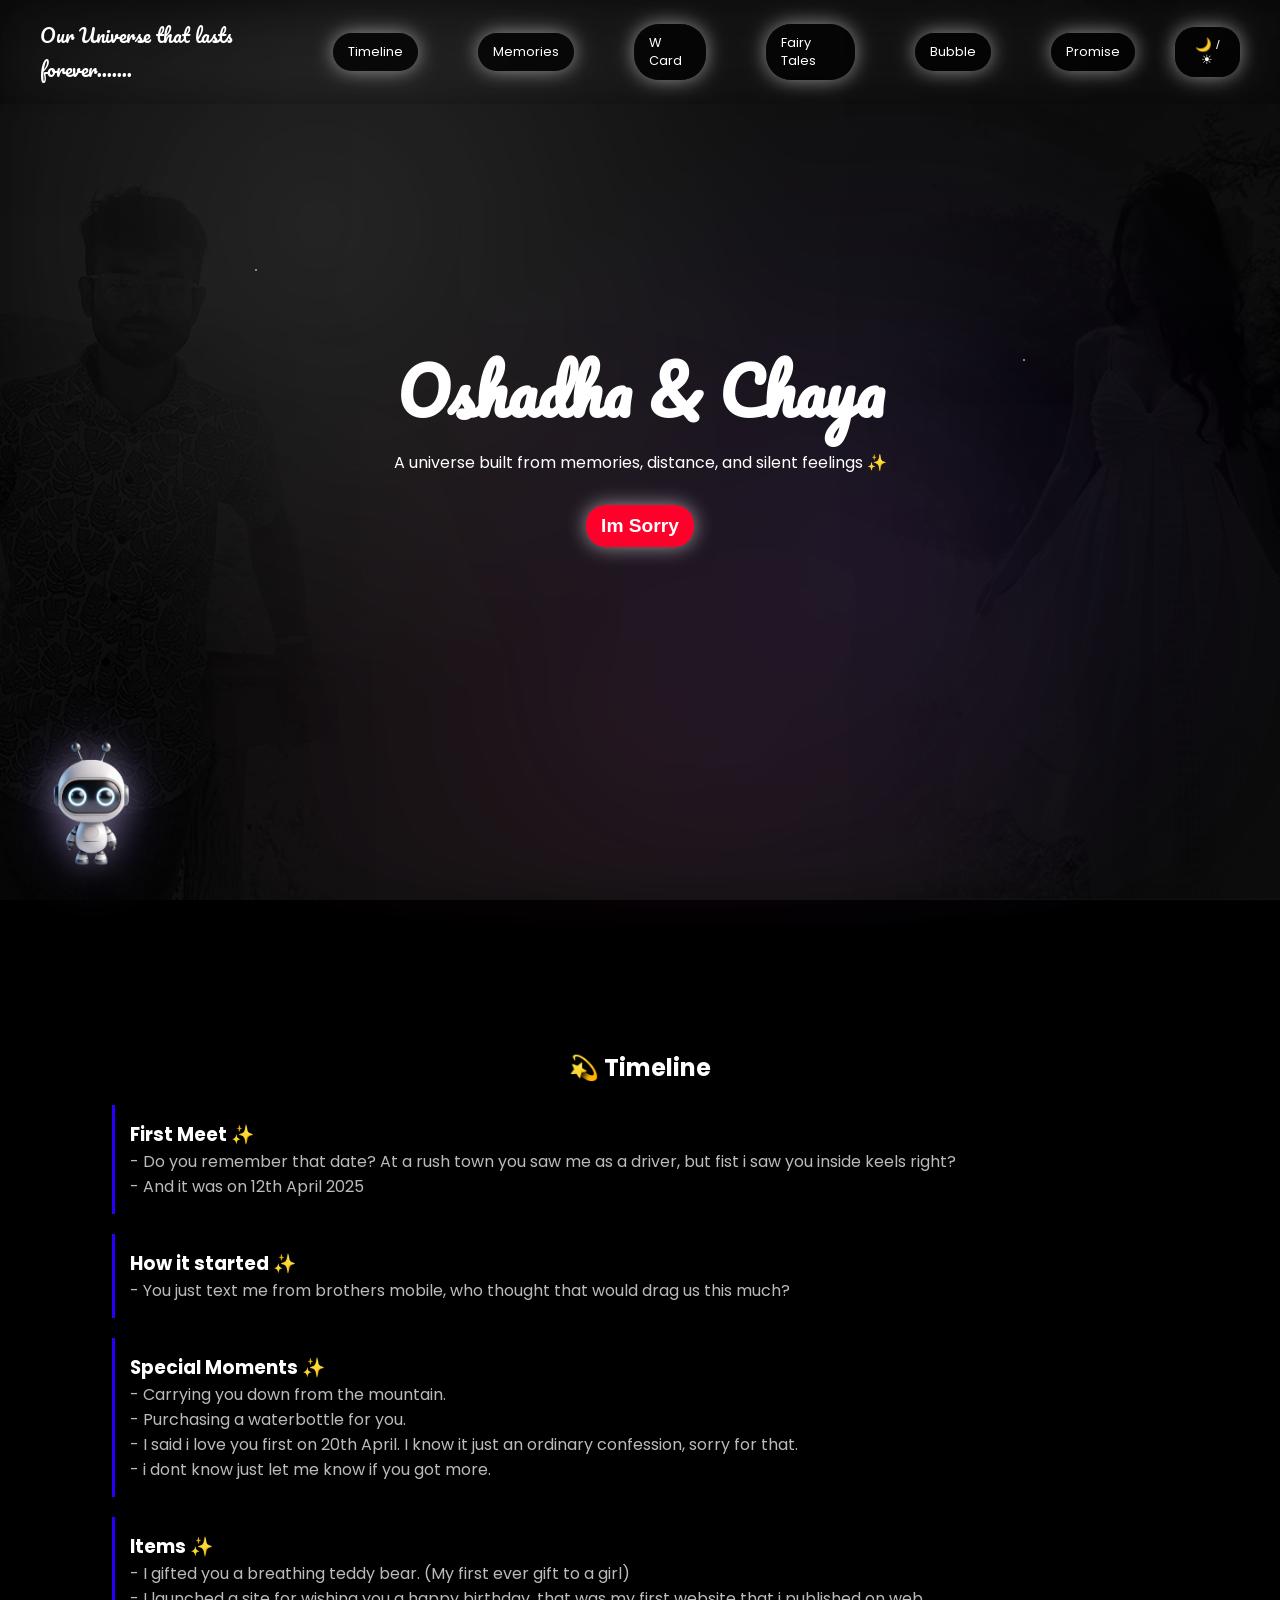
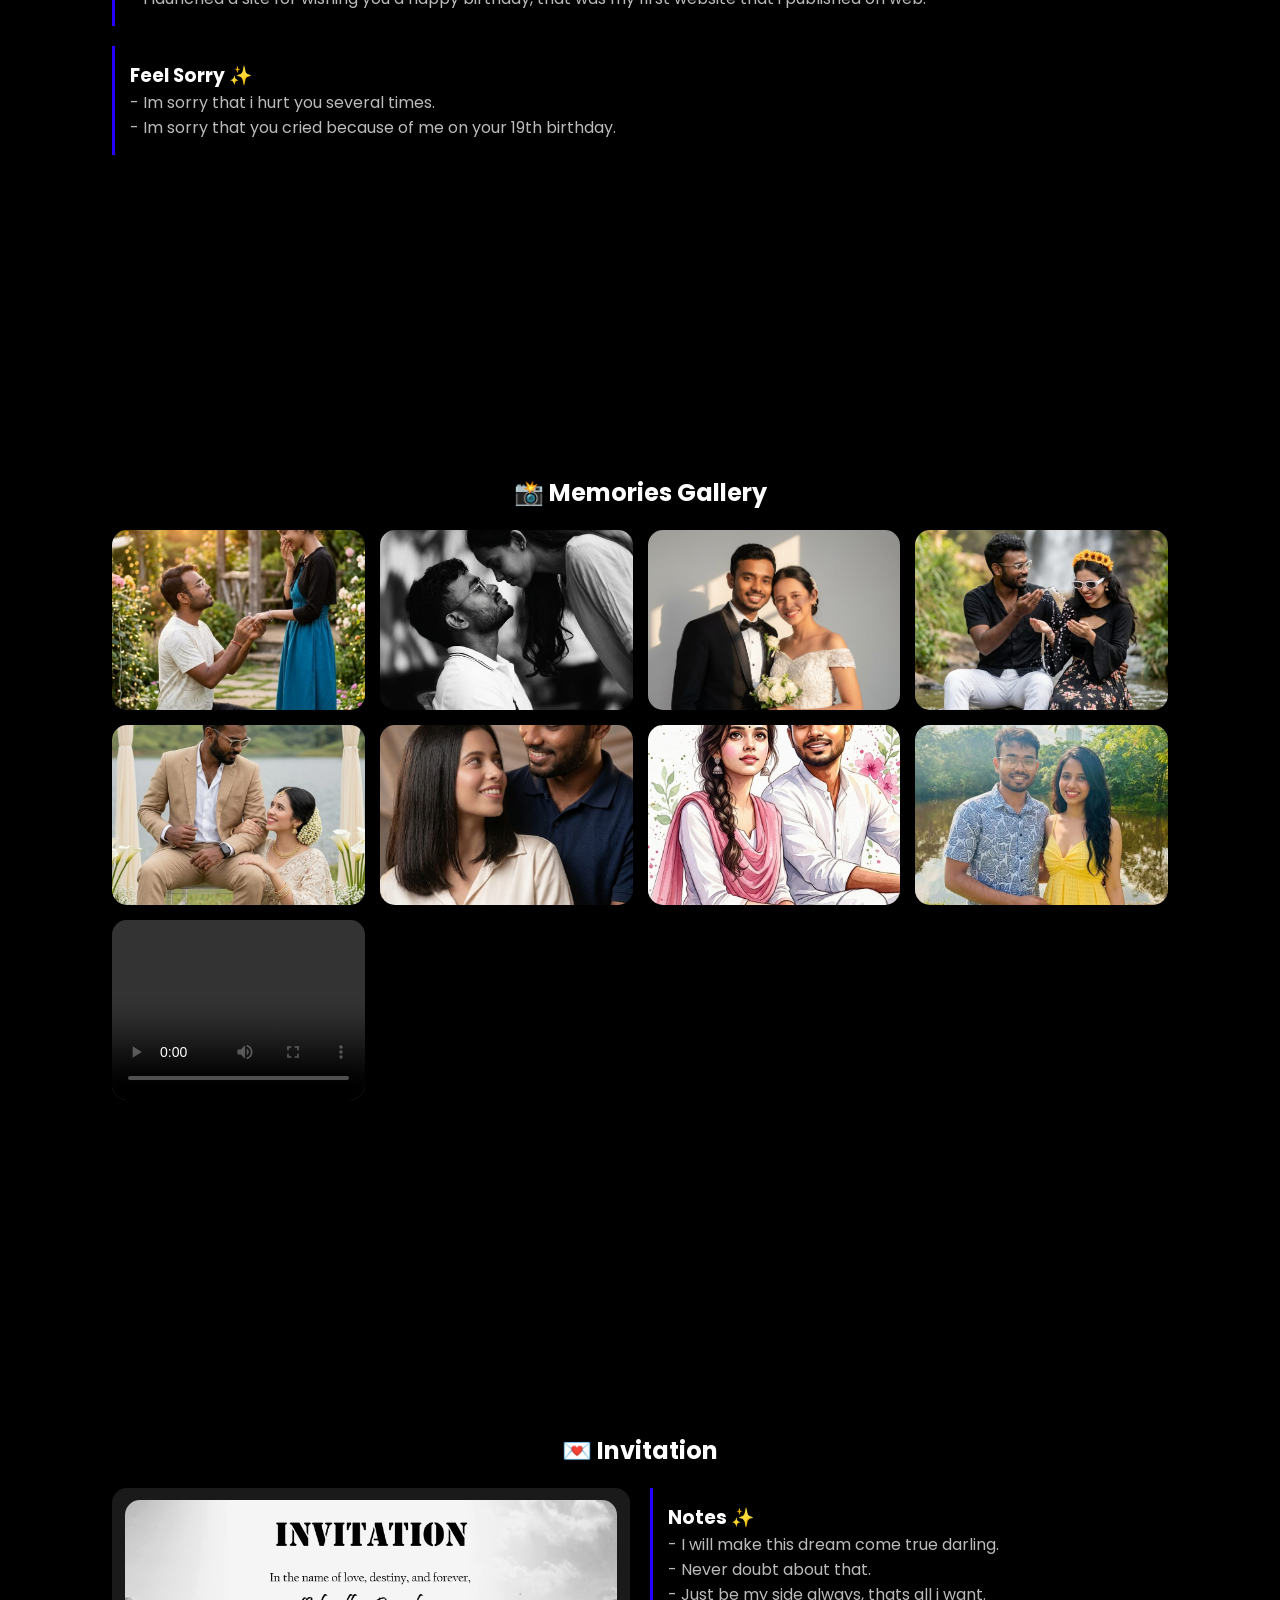
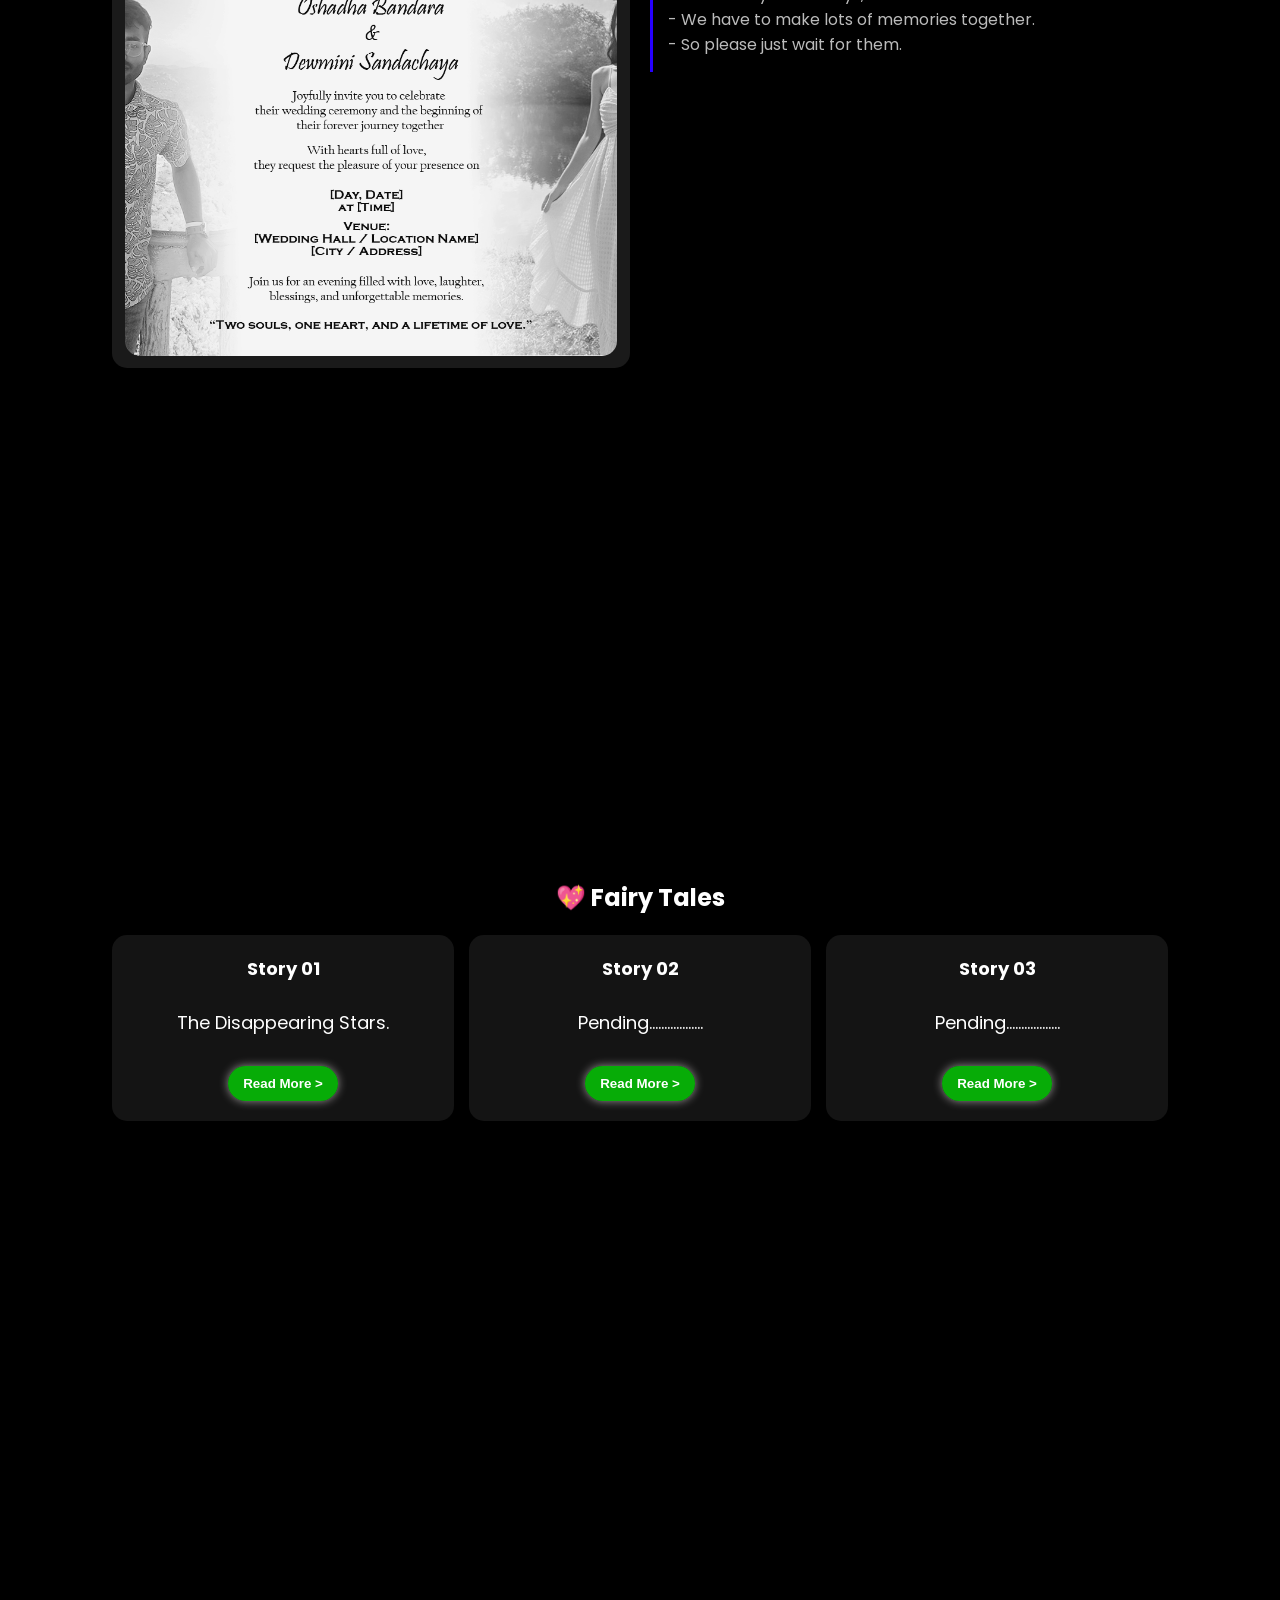
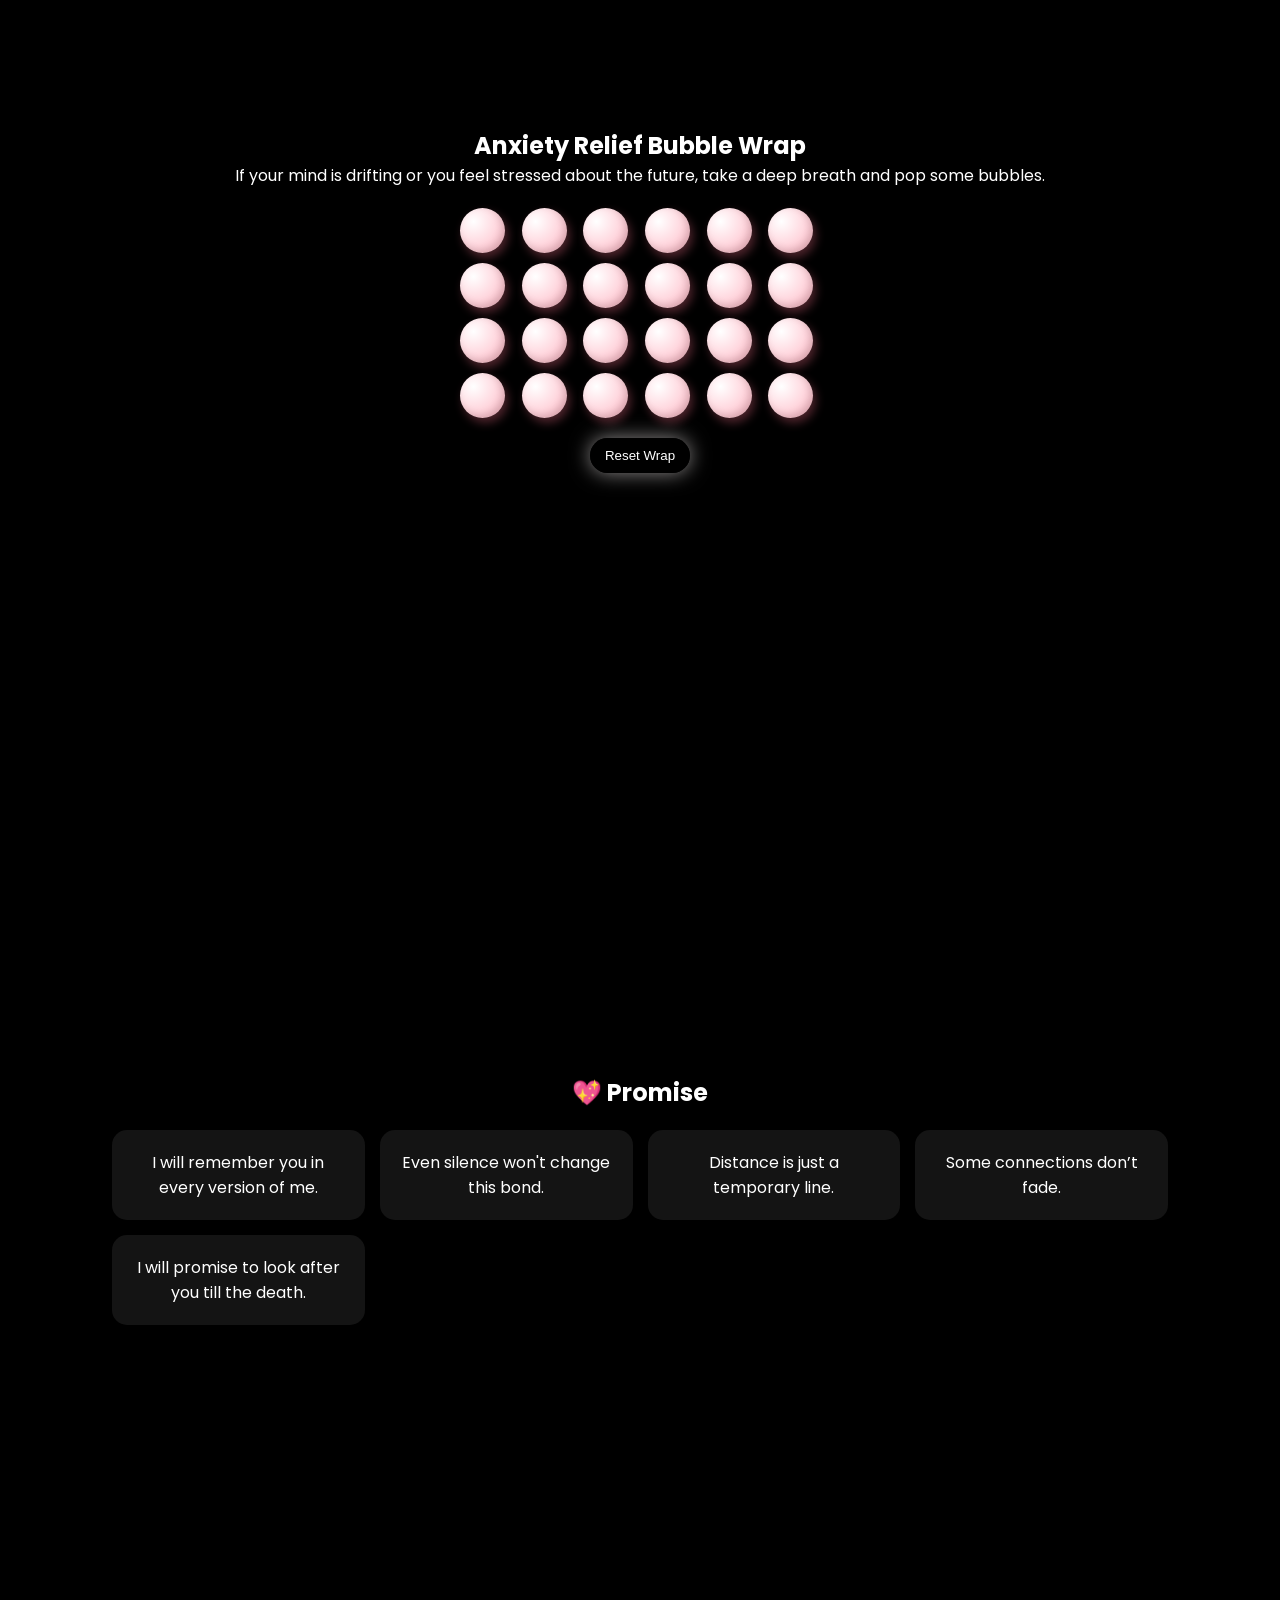
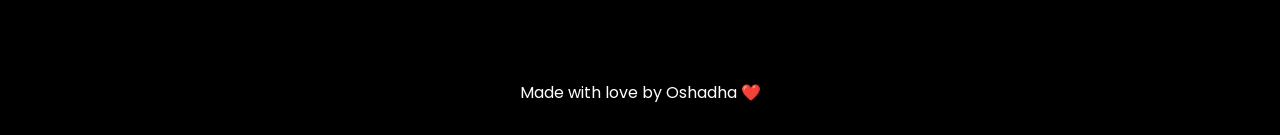
==== commit be185874: "Update index.html" ====
--- a/index.html
+++ b/index.html
@@ -202,14 +202,13 @@
 <section id="ftales" class="reveal">
     <div class="glass">
         <h2>💖 Fairy Tales </h2>
-        <h2>(තාම කතාවක් හදල නෑ සුදූ වෙලාවක් හම්බුන ගමන් හදල දාල කියන්නම්.)</h2>
         
         <div class="promise-box">
 
             <div class="ftales">
                 <b>Story 01 </b><br><br>
-                එකමත් එක කාලෙක.....<br>
-                <a href=""><button type="button" class="toggle strbutton ">Read More ></button></a>
+                The Disappearing Stars.<br>
+                <a href="https://drive.google.com/file/d/1nvetH5hOmkjx2QyYnMhFrEIYoUsZYUKQ/view?usp=sharing"><button type="button" class="toggle strbutton ">Read More ></button></a>
             </div>
             <div class="ftales">
                 <b>Story 02 </b><br><br>
--- a/style.css
+++ b/style.css
@@ -796,7 +796,7 @@
 .themetoggle{
     position: absolute;
     right: 20px;
-    bottom: 50px;
+    bottom: 100px;
 }
 
 /* Mobile */
